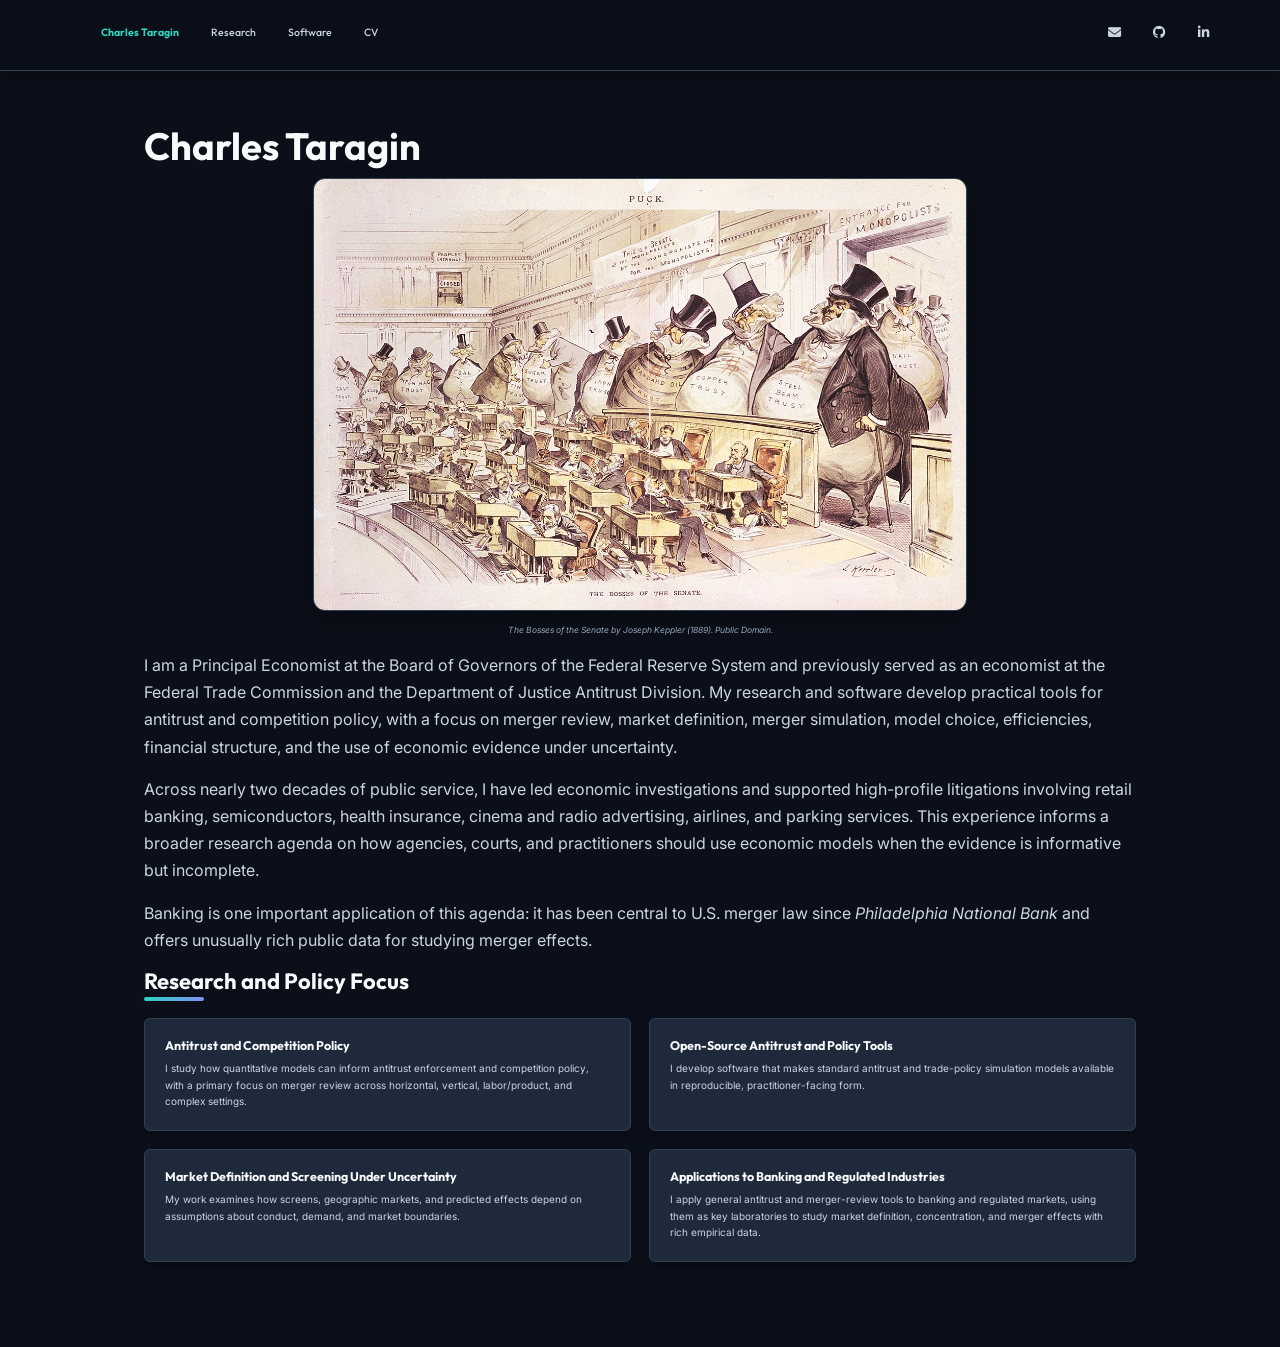
==== index.html @ af38fc93 "Refine bio section copy and paragraph flow on homepage" ====
<!DOCTYPE html>

<html>

<head>

<meta charset="utf-8" />
<meta name="generator" content="pandoc" />
<meta http-equiv="X-UA-Compatible" content="IE=EDGE" />




<title>Charles Taragin</title>

<script src="site_libs/jquery-3.6.0/jquery-3.6.0.min.js"></script>
<meta name="viewport" content="width=device-width, initial-scale=1" />
<link href="site_libs/bootstrap-3.3.5/css/cosmo.min.css" rel="stylesheet" />
<script src="site_libs/bootstrap-3.3.5/js/bootstrap.min.js"></script>
<script src="site_libs/bootstrap-3.3.5/shim/html5shiv.min.js"></script>
<script src="site_libs/bootstrap-3.3.5/shim/respond.min.js"></script>
<style>h1 {font-size: 34px;}
       h1.title {font-size: 38px;}
       h2 {font-size: 30px;}
       h3 {font-size: 24px;}
       h4 {font-size: 18px;}
       h5 {font-size: 16px;}
       h6 {font-size: 12px;}
       code {color: inherit; background-color: rgba(0, 0, 0, 0.04);}
       pre:not([class]) { background-color: white }</style>
<script src="site_libs/navigation-1.1/tabsets.js"></script>
<link href="site_libs/highlightjs-9.12.0/default.css" rel="stylesheet" />
<script src="site_libs/highlightjs-9.12.0/highlight.js"></script>
<link href="site_libs/font-awesome-6.5.2/css/all.min.css" rel="stylesheet" />
<link href="site_libs/font-awesome-6.5.2/css/v4-shims.min.css" rel="stylesheet" />
<meta name="description" content="Charles Taragin is an antitrust and competition-policy economist specializing in merger review under uncertainty.">

<style type="text/css">
  code{white-space: pre-wrap;}
  span.smallcaps{font-variant: small-caps;}
  span.underline{text-decoration: underline;}
  div.column{display: inline-block; vertical-align: top; width: 50%;}
  div.hanging-indent{margin-left: 1.5em; text-indent: -1.5em;}
  ul.task-list{list-style: none;}
    </style>

<style type="text/css">code{white-space: pre;}</style>
<script type="text/javascript">
if (window.hljs) {
  hljs.configure({languages: []});
  hljs.initHighlightingOnLoad();
  if (document.readyState && document.readyState === "complete") {
    window.setTimeout(function() { hljs.initHighlighting(); }, 0);
  }
}
</script>






<link rel="stylesheet" href="styles.css" type="text/css" />



<style type = "text/css">
.main-container {
  max-width: 940px;
  margin-left: auto;
  margin-right: auto;
}
img {
  max-width:100%;
}
.tabbed-pane {
  padding-top: 12px;
}
.html-widget {
  margin-bottom: 20px;
}
button.code-folding-btn:focus {
  outline: none;
}
summary {
  display: list-item;
}
details > summary > p:only-child {
  display: inline;
}
pre code {
  padding: 0;
}
</style>


<style type="text/css">
.dropdown-submenu {
  position: relative;
}
.dropdown-submenu>.dropdown-menu {
  top: 0;
  left: 100%;
  margin-top: -6px;
  margin-left: -1px;
  border-radius: 0 6px 6px 6px;
}
.dropdown-submenu:hover>.dropdown-menu {
  display: block;
}
.dropdown-submenu>a:after {
  display: block;
  content: " ";
  float: right;
  width: 0;
  height: 0;
  border-color: transparent;
  border-style: solid;
  border-width: 5px 0 5px 5px;
  border-left-color: #cccccc;
  margin-top: 5px;
  margin-right: -10px;
}
.dropdown-submenu:hover>a:after {
  border-left-color: #adb5bd;
}
.dropdown-submenu.pull-left {
  float: none;
}
.dropdown-submenu.pull-left>.dropdown-menu {
  left: -100%;
  margin-left: 10px;
  border-radius: 6px 0 6px 6px;
}
</style>

<script type="text/javascript">
// manage active state of menu based on current page
$(document).ready(function () {
  // active menu anchor
  href = window.location.pathname
  href = href.substr(href.lastIndexOf('/') + 1)
  if (href === "")
    href = "index.html";
  var menuAnchor = $('a[href="' + href + '"]');

  // mark the anchor link active (and if it's in a dropdown, also mark that active)
  var dropdown = menuAnchor.closest('li.dropdown');
  if (window.bootstrap) { // Bootstrap 4+
    menuAnchor.addClass('active');
    dropdown.find('> .dropdown-toggle').addClass('active');
  } else { // Bootstrap 3
    menuAnchor.parent().addClass('active');
    dropdown.addClass('active');
  }

  // Navbar adjustments
  var navHeight = $(".navbar").first().height() + 15;
  var style = document.createElement('style');
  var pt = "padding-top: " + navHeight + "px; ";
  var mt = "margin-top: -" + navHeight + "px; ";
  var css = "";
  // offset scroll position for anchor links (for fixed navbar)
  for (var i = 1; i <= 6; i++) {
    css += ".section h" + i + "{ " + pt + mt + "}\n";
  }
  style.innerHTML = "body {" + pt + "padding-bottom: 40px; }\n" + css;
  document.head.appendChild(style);
});
</script>

<!-- tabsets -->

<style type="text/css">
.tabset-dropdown > .nav-tabs {
  display: inline-table;
  max-height: 500px;
  min-height: 44px;
  overflow-y: auto;
  border: 1px solid #ddd;
  border-radius: 4px;
}

.tabset-dropdown > .nav-tabs > li.active:before, .tabset-dropdown > .nav-tabs.nav-tabs-open:before {
  content: "\e259";
  font-family: 'Glyphicons Halflings';
  display: inline-block;
  padding: 10px;
  border-right: 1px solid #ddd;
}

.tabset-dropdown > .nav-tabs.nav-tabs-open > li.active:before {
  content: "\e258";
  font-family: 'Glyphicons Halflings';
  border: none;
}

.tabset-dropdown > .nav-tabs > li.active {
  display: block;
}

.tabset-dropdown > .nav-tabs > li > a,
.tabset-dropdown > .nav-tabs > li > a:focus,
.tabset-dropdown > .nav-tabs > li > a:hover {
  border: none;
  display: inline-block;
  border-radius: 4px;
  background-color: transparent;
}

.tabset-dropdown > .nav-tabs.nav-tabs-open > li {
  display: block;
  float: none;
}

.tabset-dropdown > .nav-tabs > li {
  display: none;
}
</style>

<!-- code folding -->




</head>

<body>


<div class="container-fluid main-container">




<div class="navbar navbar-inverse  navbar-fixed-top" role="navigation">
  <div class="container">
    <div class="navbar-header">
      <button type="button" class="navbar-toggle collapsed" data-toggle="collapse" data-bs-toggle="collapse" data-target="#navbar" data-bs-target="#navbar">
        <span class="icon-bar"></span>
        <span class="icon-bar"></span>
        <span class="icon-bar"></span>
      </button>
      <a class="navbar-brand" href="index.html"></a>
    </div>
    <div id="navbar" class="navbar-collapse collapse">
      <ul class="nav navbar-nav">
        <li>
  <a href="index.html">Charles Taragin</a>
</li>
<li>
  <a href="research.html">Research</a>
</li>
<li>
  <a href="software.html">Software</a>
</li>
<li>
  <a href="./CharlesTaraginCV/CharlesTaraginCV.pdf">CV</a>
</li>
      </ul>
      <ul class="nav navbar-nav navbar-right">
        <li>
  <a href="mailto:ctaragin@gmail.com">
    <span class="fa fa-envelope fa-lg"></span>
     
  </a>
</li>
<li>
  <a href="https://github.com/luciu5">
    <span class="fa fa-github fa-lg"></span>
     
  </a>
</li>
<li>
  <a href="https://www.linkedin.com/in/charles-taragin-b950a668">
    <span class="fa fa-linkedin fa-lg"></span>
     
  </a>
</li>
      </ul>
    </div><!--/.nav-collapse -->
  </div><!--/.container -->
</div><!--/.navbar -->

<div id="header">



<h1 class="title toc-ignore">Charles Taragin</h1>

</div>


<figure id="historical-cartoon-container">
<img src="the_bosses_of_the_senate.jpg" id="historical-cartoon" alt="The Bosses of the Senate">
<figcaption class="cartoon-caption">
<em>The Bosses of the Senate</em> by Joseph Keppler (1889). Public Domain.
</figcaption>
</figure>
<p>I am a Principal Economist at the Board of Governors of the Federal Reserve System and previously served as an economist at the Federal Trade Commission and the Department of Justice Antitrust Division. My research and software develop practical tools for antitrust and competition policy, with a focus on merger review, market definition, merger simulation, model choice, efficiencies, financial structure, and the use of economic evidence under uncertainty.</p>
<p>Across nearly two decades of public service, I have led economic investigations and supported high-profile litigations involving retail banking, semiconductors, health insurance, cinema and radio advertising, airlines, and parking services. This experience informs a broader research agenda on how agencies, courts, and practitioners should use economic models when the evidence is informative but incomplete.</p>
<p>Banking is one important application of this agenda: it has been central to U.S. merger law since <em>Philadelphia National Bank</em> and offers unusually rich public data for studying merger effects.</p>

<div id="research-and-policy-focus" class="section level2">
<h2>Research and Policy Focus</h2>
<div class="impact-grid">
<div class="impact-card">
<h3>Antitrust and Competition Policy</h3>
<p>I study how quantitative models can inform antitrust enforcement and competition policy, with a primary focus on merger review across horizontal, vertical, labor/product, and complex settings.</p>
</div>
<div class="impact-card">
<h3>Open-Source Antitrust and Policy Tools</h3>
<p>I develop software that makes standard antitrust and trade-policy simulation models available in reproducible, practitioner-facing form.</p>
</div>
<div class="impact-card">
<h3>Market Definition and Screening Under Uncertainty</h3>
<p>My work examines how screens, geographic markets, and predicted effects depend on assumptions about conduct, demand, and market boundaries.</p>
</div>
<div class="impact-card">
<h3>Applications to Banking and Regulated Industries</h3>
<p>I apply general antitrust and merger-review tools to banking and regulated markets, using them as key laboratories to study market definition, concentration, and merger effects with rich empirical data.</p>
</div>
</div>
</div>

<script src="script.js"></script>



</div>

<script>

// add bootstrap table styles to pandoc tables
function bootstrapStylePandocTables() {
  $('tr.odd').parent('tbody').parent('table').addClass('table table-condensed');
}
$(document).ready(function () {
  bootstrapStylePandocTables();
});


</script>

<!-- tabsets -->

<script>
$(document).ready(function () {
  window.buildTabsets("TOC");
});

$(document).ready(function () {
  $('.tabset-dropdown > .nav-tabs > li').click(function () {
    $(this).parent().toggleClass('nav-tabs-open');
  });
});
</script>

<!-- code folding -->


<!-- dynamically load mathjax for compatibility with self-contained -->
<script>
  (function () {
    var script = document.createElement("script");
    script.type = "text/javascript";
    script.src  = "https://mathjax.rstudio.com/latest/MathJax.js?config=TeX-AMS-MML_HTMLorMML";
    document.getElementsByTagName("head")[0].appendChild(script);
  })();
</script>

</body>
</html>
---- site_libs/bootstrap-3.3.5/css/cosmo.min.css ----
@font-face {
  font-family: 'Source Sans Pro';
  font-style: normal;
  font-weight: 300;
  src: url(fonts/SourceSansProLight.ttf) format('truetype');
}
@font-face {
  font-family: 'Source Sans Pro';
  font-style: normal;
  font-weight: 400;
  src: url(fonts/SourceSansPro.ttf) format('truetype');
}
@font-face {
  font-family: 'Source Sans Pro';
  font-style: normal;
  font-weight: 700;
  src: url(fonts/SourceSansProBold.ttf) format('truetype');
}

/*!
 * bootswatch v3.3.6
 * Homepage: http://bootswatch.com
 * Copyright 2012-2015 Thomas Park
 * Licensed under MIT
 * Based on Bootstrap
*//*!
 * Bootstrap v3.3.6 (http://getbootstrap.com)
 * Copyright 2011-2015 Twitter, Inc.
 * Licensed under MIT (https://github.com/twbs/bootstrap/blob/master/LICENSE)
 *//*! normalize.css v3.0.3 | MIT License | github.com/necolas/normalize.css */html{font-family:sans-serif;-ms-text-size-adjust:100%;-webkit-text-size-adjust:100%}body{margin:0}article,aside,details,figcaption,figure,footer,header,hgroup,main,menu,nav,section,summary{display:block}audio,canvas,progress,video{display:inline-block;vertical-align:baseline}audio:not([controls]){display:none;height:0}[hidden],template{display:none}a{background-color:transparent}a:active,a:hover{outline:0}abbr[title]{border-bottom:1px dotted}b,strong{font-weight:bold}dfn{font-style:italic}h1{font-size:2em;margin:0.67em 0}mark{background:#ff0;color:#000}small{font-size:80%}sub,sup{font-size:75%;line-height:0;position:relative;vertical-align:baseline}sup{top:-0.5em}sub{bottom:-0.25em}img{border:0}svg:not(:root){overflow:hidden}figure{margin:1em 40px}hr{-webkit-box-sizing:content-box;-moz-box-sizing:content-box;box-sizing:content-box;height:0}pre{overflow:auto}code,kbd,pre,samp{font-family:monospace, monospace;font-size:1em}button,input,optgroup,select,textarea{color:inherit;font:inherit;margin:0}button{overflow:visible}button,select{text-transform:none}button,html input[type="button"],input[type="reset"],input[type="submit"]{-webkit-appearance:button;cursor:pointer}button[disabled],html input[disabled]{cursor:default}button::-moz-focus-inner,input::-moz-focus-inner{border:0;padding:0}input{line-height:normal}input[type="checkbox"],input[type="radio"]{-webkit-box-sizing:border-box;-moz-box-sizing:border-box;box-sizing:border-box;padding:0}input[type="number"]::-webkit-inner-spin-button,input[type="number"]::-webkit-outer-spin-button{height:auto}input[type="search"]{-webkit-appearance:textfield;-webkit-box-sizing:content-box;-moz-box-sizing:content-box;box-sizing:content-box}input[type="search"]::-webkit-search-cancel-button,input[type="search"]::-webkit-search-decoration{-webkit-appearance:none}fieldset{border:1px solid #c0c0c0;margin:0 2px;padding:0.35em 0.625em 0.75em}legend{border:0;padding:0}textarea{overflow:auto}optgroup{font-weight:bold}table{border-collapse:collapse;border-spacing:0}td,th{padding:0}/*! Source: https://github.com/h5bp/html5-boilerplate/blob/master/src/css/main.css */@media print{*,*:before,*:after{background:transparent !important;color:#000 !important;-webkit-box-shadow:none !important;box-shadow:none !important;text-shadow:none !important}a,a:visited{text-decoration:underline}a[href]:after{content:" (" attr(href) ")"}abbr[title]:after{content:" (" attr(title) ")"}a[href^="#"]:after,a[href^="javascript:"]:after{content:""}pre,blockquote{border:1px solid #999;page-break-inside:avoid}thead{display:table-header-group}tr,img{page-break-inside:avoid}img{max-width:100% !important}p,h2,h3{orphans:3;widows:3}h2,h3{page-break-after:avoid}.navbar{display:none}.btn>.caret,.dropup>.btn>.caret{border-top-color:#000 !important}.label{border:1px solid #000}.table{border-collapse:collapse !important}.table td,.table th{background-color:#fff !important}.table-bordered th,.table-bordered td{border:1px solid #ddd !important}}@font-face{font-family:'Glyphicons Halflings';src:url('../fonts/glyphicons-halflings-regular.eot');src:url('../fonts/glyphicons-halflings-regular.eot?#iefix') format('embedded-opentype'),url('../fonts/glyphicons-halflings-regular.woff') format('woff'),url('../fonts/glyphicons-halflings-regular.ttf') format('truetype'),url('../fonts/glyphicons-halflings-regular.svg#glyphicons_halflingsregular') format('svg')}.glyphicon{position:relative;top:1px;display:inline-block;font-family:'Glyphicons Halflings';font-style:normal;font-weight:normal;line-height:1;-webkit-font-smoothing:antialiased;-moz-osx-font-smoothing:grayscale}.glyphicon-asterisk:before{content:"\002a"}.glyphicon-plus:before{content:"\002b"}.glyphicon-euro:before,.glyphicon-eur:before{content:"\20ac"}.glyphicon-minus:before{content:"\2212"}.glyphicon-cloud:before{content:"\2601"}.glyphicon-envelope:before{content:"\2709"}.glyphicon-pencil:before{content:"\270f"}.glyphicon-glass:before{content:"\e001"}.glyphicon-music:before{content:"\e002"}.glyphicon-search:before{content:"\e003"}.glyphicon-heart:before{content:"\e005"}.glyphicon-star:before{content:"\e006"}.glyphicon-star-empty:before{content:"\e007"}.glyphicon-user:before{content:"\e008"}.glyphicon-film:before{content:"\e009"}.glyphicon-th-large:before{content:"\e010"}.glyphicon-th:before{content:"\e011"}.glyphicon-th-list:before{content:"\e012"}.glyphicon-ok:before{content:"\e013"}.glyphicon-remove:before{content:"\e014"}.glyphicon-zoom-in:before{content:"\e015"}.glyphicon-zoom-out:before{content:"\e016"}.glyphicon-off:before{content:"\e017"}.glyphicon-signal:before{content:"\e018"}.glyphicon-cog:before{content:"\e019"}.glyphicon-trash:before{content:"\e020"}.glyphicon-home:before{content:"\e021"}.glyphicon-file:before{content:"\e022"}.glyphicon-time:before{content:"\e023"}.glyphicon-road:before{content:"\e024"}.glyphicon-download-alt:before{content:"\e025"}.glyphicon-download:before{content:"\e026"}.glyphicon-upload:before{content:"\e027"}.glyphicon-inbox:before{content:"\e028"}.glyphicon-play-circle:before{content:"\e029"}.glyphicon-repeat:before{content:"\e030"}.glyphicon-refresh:before{content:"\e031"}.glyphicon-list-alt:before{content:"\e032"}.glyphicon-lock:before{content:"\e033"}.glyphicon-flag:before{content:"\e034"}.glyphicon-headphones:before{content:"\e035"}.glyphicon-volume-off:before{content:"\e036"}.glyphicon-volume-down:before{content:"\e037"}.glyphicon-volume-up:before{content:"\e038"}.glyphicon-qrcode:before{content:"\e039"}.glyphicon-barcode:before{content:"\e040"}.glyphicon-tag:before{content:"\e041"}.glyphicon-tags:before{content:"\e042"}.glyphicon-book:before{content:"\e043"}.glyphicon-bookmark:before{content:"\e044"}.glyphicon-print:before{content:"\e045"}.glyphicon-camera:before{content:"\e046"}.glyphicon-font:before{content:"\e047"}.glyphicon-bold:before{content:"\e048"}.glyphicon-italic:before{content:"\e049"}.glyphicon-text-height:before{content:"\e050"}.glyphicon-text-width:before{content:"\e051"}.glyphicon-align-left:before{content:"\e052"}.glyphicon-align-center:before{content:"\e053"}.glyphicon-align-right:before{content:"\e054"}.glyphicon-align-justify:before{content:"\e055"}.glyphicon-list:before{content:"\e056"}.glyphicon-indent-left:before{content:"\e057"}.glyphicon-indent-right:before{content:"\e058"}.glyphicon-facetime-video:before{content:"\e059"}.glyphicon-picture:before{content:"\e060"}.glyphicon-map-marker:before{content:"\e062"}.glyphicon-adjust:before{content:"\e063"}.glyphicon-tint:before{content:"\e064"}.glyphicon-edit:before{content:"\e065"}.glyphicon-share:before{content:"\e066"}.glyphicon-check:before{content:"\e067"}.glyphicon-move:before{content:"\e068"}.glyphicon-step-backward:before{content:"\e069"}.glyphicon-fast-backward:before{content:"\e070"}.glyphicon-backward:before{content:"\e071"}.glyphicon-play:before{content:"\e072"}.glyphicon-pause:before{content:"\e073"}.glyphicon-stop:before{content:"\e074"}.glyphicon-forward:before{content:"\e075"}.glyphicon-fast-forward:before{content:"\e076"}.glyphicon-step-forward:before{content:"\e077"}.glyphicon-eject:before{content:"\e078"}.glyphicon-chevron-left:before{content:"\e079"}.glyphicon-chevron-right:before{content:"\e080"}.glyphicon-plus-sign:before{content:"\e081"}.glyphicon-minus-sign:before{content:"\e082"}.glyphicon-remove-sign:before{content:"\e083"}.glyphicon-ok-sign:before{content:"\e084"}.glyphicon-question-sign:before{content:"\e085"}.glyphicon-info-sign:before{content:"\e086"}.glyphicon-screenshot:before{content:"\e087"}.glyphicon-remove-circle:before{content:"\e088"}.glyphicon-ok-circle:before{content:"\e089"}.glyphicon-ban-circle:before{content:"\e090"}.glyphicon-arrow-left:before{content:"\e091"}.glyphicon-arrow-right:before{content:"\e092"}.glyphicon-arrow-up:before{content:"\e093"}.glyphicon-arrow-down:before{content:"\e094"}.glyphicon-share-alt:before{content:"\e095"}.glyphicon-resize-full:before{content:"\e096"}.glyphicon-resize-small:before{content:"\e097"}.glyphicon-exclamation-sign:before{content:"\e101"}.glyphicon-gift:before{content:"\e102"}.glyphicon-leaf:before{content:"\e103"}.glyphicon-fire:before{content:"\e104"}.glyphicon-eye-open:before{content:"\e105"}.glyphicon-eye-close:before{content:"\e106"}.glyphicon-warning-sign:before{content:"\e107"}.glyphicon-plane:before{content:"\e108"}.glyphicon-calendar:before{content:"\e109"}.glyphicon-random:before{content:"\e110"}.glyphicon-comment:before{content:"\e111"}.glyphicon-magnet:before{content:"\e112"}.glyphicon-chevron-up:before{content:"\e113"}.glyphicon-chevron-down:before{content:"\e114"}.glyphicon-retweet:before{content:"\e115"}.glyphicon-shopping-cart:before{content:"\e116"}.glyphicon-folder-close:before{content:"\e117"}.glyphicon-folder-open:before{content:"\e118"}.glyphicon-resize-vertical:before{content:"\e119"}.glyphicon-resize-horizontal:before{content:"\e120"}.glyphicon-hdd:before{content:"\e121"}.glyphicon-bullhorn:before{content:"\e122"}.glyphicon-bell:before{content:"\e123"}.glyphicon-certificate:before{content:"\e124"}.glyphicon-thumbs-up:before{content:"\e125"}.glyphicon-thumbs-down:before{content:"\e126"}.glyphicon-hand-right:before{content:"\e127"}.glyphicon-hand-left:before{content:"\e128"}.glyphicon-hand-up:before{content:"\e129"}.glyphicon-hand-down:before{content:"\e130"}.glyphicon-circle-arrow-right:before{content:"\e131"}.glyphicon-circle-arrow-left:before{content:"\e132"}.glyphicon-circle-arrow-up:before{content:"\e133"}.glyphicon-circle-arrow-down:before{content:"\e134"}.glyphicon-globe:before{content:"\e135"}.glyphicon-wrench:before{content:"\e136"}.glyphicon-tasks:before{content:"\e137"}.glyphicon-filter:before{content:"\e138"}.glyphicon-briefcase:before{content:"\e139"}.glyphicon-fullscreen:before{content:"\e140"}.glyphicon-dashboard:before{content:"\e141"}.glyphicon-paperclip:before{content:"\e142"}.glyphicon-heart-empty:before{content:"\e143"}.glyphicon-link:before{content:"\e144"}.glyphicon-phone:before{content:"\e145"}.glyphicon-pushpin:before{content:"\e146"}.glyphicon-usd:before{content:"\e148"}.glyphicon-gbp:before{content:"\e149"}.glyphicon-sort:before{content:"\e150"}.glyphicon-sort-by-alphabet:before{content:"\e151"}.glyphicon-sort-by-alphabet-alt:before{content:"\e152"}.glyphicon-sort-by-order:before{content:"\e153"}.glyphicon-sort-by-order-alt:before{content:"\e154"}.glyphicon-sort-by-attributes:before{content:"\e155"}.glyphicon-sort-by-attributes-alt:before{content:"\e156"}.glyphicon-unchecked:before{content:"\e157"}.glyphicon-expand:before{content:"\e158"}.glyphicon-collapse-down:before{content:"\e159"}.glyphicon-collapse-up:before{content:"\e160"}.glyphicon-log-in:before{content:"\e161"}.glyphicon-flash:before{content:"\e162"}.glyphicon-log-out:before{content:"\e163"}.glyphicon-new-window:before{content:"\e164"}.glyphicon-record:before{content:"\e165"}.glyphicon-save:before{content:"\e166"}.glyphicon-open:before{content:"\e167"}.glyphicon-saved:before{content:"\e168"}.glyphicon-import:before{content:"\e169"}.glyphicon-export:before{content:"\e170"}.glyphicon-send:before{content:"\e171"}.glyphicon-floppy-disk:before{content:"\e172"}.glyphicon-floppy-saved:before{content:"\e173"}.glyphicon-floppy-remove:before{content:"\e174"}.glyphicon-floppy-save:before{content:"\e175"}.glyphicon-floppy-open:before{content:"\e176"}.glyphicon-credit-card:before{content:"\e177"}.glyphicon-transfer:before{content:"\e178"}.glyphicon-cutlery:before{content:"\e179"}.glyphicon-header:before{content:"\e180"}.glyphicon-compressed:before{content:"\e181"}.glyphicon-earphone:before{content:"\e182"}.glyphicon-phone-alt:before{content:"\e183"}.glyphicon-tower:before{content:"\e184"}.glyphicon-stats:before{content:"\e185"}.glyphicon-sd-video:before{content:"\e186"}.glyphicon-hd-video:before{content:"\e187"}.glyphicon-subtitles:before{content:"\e188"}.glyphicon-sound-stereo:before{content:"\e189"}.glyphicon-sound-dolby:before{content:"\e190"}.glyphicon-sound-5-1:before{content:"\e191"}.glyphicon-sound-6-1:before{content:"\e192"}.glyphicon-sound-7-1:before{content:"\e193"}.glyphicon-copyright-mark:before{content:"\e194"}.glyphicon-registration-mark:before{content:"\e195"}.glyphicon-cloud-download:before{content:"\e197"}.glyphicon-cloud-upload:before{content:"\e198"}.glyphicon-tree-conifer:before{content:"\e199"}.glyphicon-tree-deciduous:before{content:"\e200"}.glyphicon-cd:before{content:"\e201"}.glyphicon-save-file:before{content:"\e202"}.glyphicon-open-file:before{content:"\e203"}.glyphicon-level-up:before{content:"\e204"}.glyphicon-copy:before{content:"\e205"}.glyphicon-paste:before{content:"\e206"}.glyphicon-alert:before{content:"\e209"}.glyphicon-equalizer:before{content:"\e210"}.glyphicon-king:before{content:"\e211"}.glyphicon-queen:before{content:"\e212"}.glyphicon-pawn:before{content:"\e213"}.glyphicon-bishop:before{content:"\e214"}.glyphicon-knight:before{content:"\e215"}.glyphicon-baby-formula:before{content:"\e216"}.glyphicon-tent:before{content:"\26fa"}.glyphicon-blackboard:before{content:"\e218"}.glyphicon-bed:before{content:"\e219"}.glyphicon-apple:before{content:"\f8ff"}.glyphicon-erase:before{content:"\e221"}.glyphicon-hourglass:before{content:"\231b"}.glyphicon-lamp:before{content:"\e223"}.glyphicon-duplicate:before{content:"\e224"}.glyphicon-piggy-bank:before{content:"\e225"}.glyphicon-scissors:before{content:"\e226"}.glyphicon-bitcoin:before{content:"\e227"}.glyphicon-btc:before{content:"\e227"}.glyphicon-xbt:before{content:"\e227"}.glyphicon-yen:before{content:"\00a5"}.glyphicon-jpy:before{content:"\00a5"}.glyphicon-ruble:before{content:"\20bd"}.glyphicon-rub:before{content:"\20bd"}.glyphicon-scale:before{content:"\e230"}.glyphicon-ice-lolly:before{content:"\e231"}.glyphicon-ice-lolly-tasted:before{content:"\e232"}.glyphicon-education:before{content:"\e233"}.glyphicon-option-horizontal:before{content:"\e234"}.glyphicon-option-vertical:before{content:"\e235"}.glyphicon-menu-hamburger:before{content:"\e236"}.glyphicon-modal-window:before{content:"\e237"}.glyphicon-oil:before{content:"\e238"}.glyphicon-grain:before{content:"\e239"}.glyphicon-sunglasses:before{content:"\e240"}.glyphicon-text-size:before{content:"\e241"}.glyphicon-text-color:before{content:"\e242"}.glyphicon-text-background:before{content:"\e243"}.glyphicon-object-align-top:before{content:"\e244"}.glyphicon-object-align-bottom:before{content:"\e245"}.glyphicon-object-align-horizontal:before{content:"\e246"}.glyphicon-object-align-left:before{content:"\e247"}.glyphicon-object-align-vertical:before{content:"\e248"}.glyphicon-object-align-right:before{content:"\e249"}.glyphicon-triangle-right:before{content:"\e250"}.glyphicon-triangle-left:before{content:"\e251"}.glyphicon-triangle-bottom:before{content:"\e252"}.glyphicon-triangle-top:before{content:"\e253"}.glyphicon-console:before{content:"\e254"}.glyphicon-superscript:before{content:"\e255"}.glyphicon-subscript:before{content:"\e256"}.glyphicon-menu-left:before{content:"\e257"}.glyphicon-menu-right:before{content:"\e258"}.glyphicon-menu-down:before{content:"\e259"}.glyphicon-menu-up:before{content:"\e260"}*{-webkit-box-sizing:border-box;-moz-box-sizing:border-box;box-sizing:border-box}*:before,*:after{-webkit-box-sizing:border-box;-moz-box-sizing:border-box;box-sizing:border-box}html{font-size:10px;-webkit-tap-highlight-color:rgba(0,0,0,0)}body{font-family:"Source Sans Pro",Calibri,Candara,Arial,sans-serif;font-size:15px;line-height:1.42857143;color:#333333;background-color:#ffffff}input,button,select,textarea{font-family:inherit;font-size:inherit;line-height:inherit}a{color:#2780e3;text-decoration:none}a:hover,a:focus{color:#165ba8;text-decoration:underline}a:focus{outline:thin dotted;outline:5px auto -webkit-focus-ring-color;outline-offset:-2px}figure{margin:0}img{vertical-align:middle}.img-responsive,.thumbnail>img,.thumbnail a>img,.carousel-inner>.item>img,.carousel-inner>.item>a>img{display:block;max-width:100%;height:auto}.img-rounded{border-radius:0}.img-thumbnail{padding:4px;line-height:1.42857143;background-color:#ffffff;border:1px solid #dddddd;border-radius:0;-webkit-transition:all .2s ease-in-out;-o-transition:all .2s ease-in-out;transition:all .2s ease-in-out;display:inline-block;max-width:100%;height:auto}.img-circle{border-radius:50%}hr{margin-top:21px;margin-bottom:21px;border:0;border-top:1px solid #e6e6e6}.sr-only{position:absolute;width:1px;height:1px;margin:-1px;padding:0;overflow:hidden;clip:rect(0, 0, 0, 0);border:0}.sr-only-focusable:active,.sr-only-focusable:focus{position:static;width:auto;height:auto;margin:0;overflow:visible;clip:auto}[role="button"]{cursor:pointer}h1,h2,h3,h4,h5,h6,.h1,.h2,.h3,.h4,.h5,.h6{font-family:"Source Sans Pro",Calibri,Candara,Arial,sans-serif;font-weight:300;line-height:1.1;color:inherit}h1 small,h2 small,h3 small,h4 small,h5 small,h6 small,.h1 small,.h2 small,.h3 small,.h4 small,.h5 small,.h6 small,h1 .small,h2 .small,h3 .small,h4 .small,h5 .small,h6 .small,.h1 .small,.h2 .small,.h3 .small,.h4 .small,.h5 .small,.h6 .small{font-weight:normal;line-height:1;color:#999999}h1,.h1,h2,.h2,h3,.h3{margin-top:21px;margin-bottom:10.5px}h1 small,.h1 small,h2 small,.h2 small,h3 small,.h3 small,h1 .small,.h1 .small,h2 .small,.h2 .small,h3 .small,.h3 .small{font-size:65%}h4,.h4,h5,.h5,h6,.h6{margin-top:10.5px;margin-bottom:10.5px}h4 small,.h4 small,h5 small,.h5 small,h6 small,.h6 small,h4 .small,.h4 .small,h5 .small,.h5 .small,h6 .small,.h6 .small{font-size:75%}h1,.h1{font-size:39px}h2,.h2{font-size:32px}h3,.h3{font-size:26px}h4,.h4{font-size:19px}h5,.h5{font-size:15px}h6,.h6{font-size:13px}p{margin:0 0 10.5px}.lead{margin-bottom:21px;font-size:17px;font-weight:300;line-height:1.4}@media (min-width:768px){.lead{font-size:22.5px}}small,.small{font-size:86%}mark,.mark{background-color:#ff7518;padding:.2em}.text-left{text-align:left}.text-right{text-align:right}.text-center{text-align:center}.text-justify{text-align:justify}.text-nowrap{white-space:nowrap}.text-lowercase{text-transform:lowercase}.text-uppercase{text-transform:uppercase}.text-capitalize{text-transform:capitalize}.text-muted{color:#999999}.text-primary{color:#2780e3}a.text-primary:hover,a.text-primary:focus{color:#1967be}.text-success{color:#ffffff}a.text-success:hover,a.text-success:focus{color:#e6e6e6}.text-info{color:#ffffff}a.text-info:hover,a.text-info:focus{color:#e6e6e6}.text-warning{color:#ffffff}a.text-warning:hover,a.text-warning:focus{color:#e6e6e6}.text-danger{color:#ffffff}a.text-danger:hover,a.text-danger:focus{color:#e6e6e6}.bg-primary{color:#fff;background-color:#2780e3}a.bg-primary:hover,a.bg-primary:focus{background-color:#1967be}.bg-success{background-color:#3fb618}a.bg-success:hover,a.bg-success:focus{background-color:#2f8912}.bg-info{background-color:#9954bb}a.bg-info:hover,a.bg-info:focus{background-color:#7e3f9d}.bg-warning{background-color:#ff7518}a.bg-warning:hover,a.bg-warning:focus{background-color:#e45c00}.bg-danger{background-color:#ff0039}a.bg-danger:hover,a.bg-danger:focus{background-color:#cc002e}.page-header{padding-bottom:9.5px;margin:42px 0 21px;border-bottom:1px solid #e6e6e6}ul,ol{margin-top:0;margin-bottom:10.5px}ul ul,ol ul,ul ol,ol ol{margin-bottom:0}.list-unstyled{padding-left:0;list-style:none}.list-inline{padding-left:0;list-style:none;margin-left:-5px}.list-inline>li{display:inline-block;padding-left:5px;padding-right:5px}dl{margin-top:0;margin-bottom:21px}dt,dd{line-height:1.42857143}dt{font-weight:bold}dd{margin-left:0}@media (min-width:768px){.dl-horizontal dt{float:left;width:160px;clear:left;text-align:right;overflow:hidden;text-overflow:ellipsis;white-space:nowrap}.dl-horizontal dd{margin-left:180px}}abbr[title],abbr[data-original-title]{cursor:help;border-bottom:1px dotted #999999}.initialism{font-size:90%;text-transform:uppercase}blockquote{padding:10.5px 21px;margin:0 0 21px;font-size:18.75px;border-left:5px solid #e6e6e6}blockquote p:last-child,blockquote ul:last-child,blockquote ol:last-child{margin-bottom:0}blockquote footer,blockquote small,blockquote .small{display:block;font-size:80%;line-height:1.42857143;color:#999999}blockquote footer:before,blockquote small:before,blockquote .small:before{content:'\2014 \00A0'}.blockquote-reverse,blockquote.pull-right{padding-right:15px;padding-left:0;border-right:5px solid #e6e6e6;border-left:0;text-align:right}.blockquote-reverse footer:before,blockquote.pull-right footer:before,.blockquote-reverse small:before,blockquote.pull-right small:before,.blockquote-reverse .small:before,blockquote.pull-right .small:before{content:''}.blockquote-reverse footer:after,blockquote.pull-right footer:after,.blockquote-reverse small:after,blockquote.pull-right small:after,.blockquote-reverse .small:after,blockquote.pull-right .small:after{content:'\00A0 \2014'}address{margin-bottom:21px;font-style:normal;line-height:1.42857143}code,kbd,pre,samp{font-family:monospace}code{padding:2px 4px;font-size:90%;color:#c7254e;background-color:#f9f2f4;border-radius:0}kbd{padding:2px 4px;font-size:90%;color:#ffffff;background-color:#333333;border-radius:0;-webkit-box-shadow:inset 0 -1px 0 rgba(0,0,0,0.25);box-shadow:inset 0 -1px 0 rgba(0,0,0,0.25)}kbd kbd{padding:0;font-size:100%;font-weight:bold;-webkit-box-shadow:none;box-shadow:none}pre{display:block;padding:10px;margin:0 0 10.5px;font-size:14px;line-height:1.42857143;word-break:break-all;word-wrap:break-word;color:#333333;background-color:#f5f5f5;border:1px solid #cccccc;border-radius:0}pre code{padding:0;font-size:inherit;color:inherit;white-space:pre-wrap;background-color:transparent;border-radius:0}.pre-scrollable{max-height:340px;overflow-y:scroll}.container{margin-right:auto;margin-left:auto;padding-left:15px;padding-right:15px}@media (min-width:768px){.container{width:750px}}@media (min-width:992px){.container{width:970px}}@media (min-width:1200px){.container{width:1170px}}.container-fluid{margin-right:auto;margin-left:auto;padding-left:15px;padding-right:15px}.row{margin-left:-15px;margin-right:-15px}.col-xs-1,.col-sm-1,.col-md-1,.col-lg-1,.col-xs-2,.col-sm-2,.col-md-2,.col-lg-2,.col-xs-3,.col-sm-3,.col-md-3,.col-lg-3,.col-xs-4,.col-sm-4,.col-md-4,.col-lg-4,.col-xs-5,.col-sm-5,.col-md-5,.col-lg-5,.col-xs-6,.col-sm-6,.col-md-6,.col-lg-6,.col-xs-7,.col-sm-7,.col-md-7,.col-lg-7,.col-xs-8,.col-sm-8,.col-md-8,.col-lg-8,.col-xs-9,.col-sm-9,.col-md-9,.col-lg-9,.col-xs-10,.col-sm-10,.col-md-10,.col-lg-10,.col-xs-11,.col-sm-11,.col-md-11,.col-lg-11,.col-xs-12,.col-sm-12,.col-md-12,.col-lg-12{position:relative;min-height:1px;padding-left:15px;padding-right:15px}.col-xs-1,.col-xs-2,.col-xs-3,.col-xs-4,.col-xs-5,.col-xs-6,.col-xs-7,.col-xs-8,.col-xs-9,.col-xs-10,.col-xs-11,.col-xs-12{float:left}.col-xs-12{width:100%}.col-xs-11{width:91.66666667%}.col-xs-10{width:83.33333333%}.col-xs-9{width:75%}.col-xs-8{width:66.66666667%}.col-xs-7{width:58.33333333%}.col-xs-6{width:50%}.col-xs-5{width:41.66666667%}.col-xs-4{width:33.33333333%}.col-xs-3{width:25%}.col-xs-2{width:16.66666667%}.col-xs-1{width:8.33333333%}.col-xs-pull-12{right:100%}.col-xs-pull-11{right:91.66666667%}.col-xs-pull-10{right:83.33333333%}.col-xs-pull-9{right:75%}.col-xs-pull-8{right:66.66666667%}.col-xs-pull-7{right:58.33333333%}.col-xs-pull-6{right:50%}.col-xs-pull-5{right:41.66666667%}.col-xs-pull-4{right:33.33333333%}.col-xs-pull-3{right:25%}.col-xs-pull-2{right:16.66666667%}.col-xs-pull-1{right:8.33333333%}.col-xs-pull-0{right:auto}.col-xs-push-12{left:100%}.col-xs-push-11{left:91.66666667%}.col-xs-push-10{left:83.33333333%}.col-xs-push-9{left:75%}.col-xs-push-8{left:66.66666667%}.col-xs-push-7{left:58.33333333%}.col-xs-push-6{left:50%}.col-xs-push-5{left:41.66666667%}.col-xs-push-4{left:33.33333333%}.col-xs-push-3{left:25%}.col-xs-push-2{left:16.66666667%}.col-xs-push-1{left:8.33333333%}.col-xs-push-0{left:auto}.col-xs-offset-12{margin-left:100%}.col-xs-offset-11{margin-left:91.66666667%}.col-xs-offset-10{margin-left:83.33333333%}.col-xs-offset-9{margin-left:75%}.col-xs-offset-8{margin-left:66.66666667%}.col-xs-offset-7{margin-left:58.33333333%}.col-xs-offset-6{margin-left:50%}.col-xs-offset-5{margin-left:41.66666667%}.col-xs-offset-4{margin-left:33.33333333%}.col-xs-offset-3{margin-left:25%}.col-xs-offset-2{margin-left:16.66666667%}.col-xs-offset-1{margin-left:8.33333333%}.col-xs-offset-0{margin-left:0%}@media (min-width:768px){.col-sm-1,.col-sm-2,.col-sm-3,.col-sm-4,.col-sm-5,.col-sm-6,.col-sm-7,.col-sm-8,.col-sm-9,.col-sm-10,.col-sm-11,.col-sm-12{float:left}.col-sm-12{width:100%}.col-sm-11{width:91.66666667%}.col-sm-10{width:83.33333333%}.col-sm-9{width:75%}.col-sm-8{width:66.66666667%}.col-sm-7{width:58.33333333%}.col-sm-6{width:50%}.col-sm-5{width:41.66666667%}.col-sm-4{width:33.33333333%}.col-sm-3{width:25%}.col-sm-2{width:16.66666667%}.col-sm-1{width:8.33333333%}.col-sm-pull-12{right:100%}.col-sm-pull-11{right:91.66666667%}.col-sm-pull-10{right:83.33333333%}.col-sm-pull-9{right:75%}.col-sm-pull-8{right:66.66666667%}.col-sm-pull-7{right:58.33333333%}.col-sm-pull-6{right:50%}.col-sm-pull-5{right:41.66666667%}.col-sm-pull-4{right:33.33333333%}.col-sm-pull-3{right:25%}.col-sm-pull-2{right:16.66666667%}.col-sm-pull-1{right:8.33333333%}.col-sm-pull-0{right:auto}.col-sm-push-12{left:100%}.col-sm-push-11{left:91.66666667%}.col-sm-push-10{left:83.33333333%}.col-sm-push-9{left:75%}.col-sm-push-8{left:66.66666667%}.col-sm-push-7{left:58.33333333%}.col-sm-push-6{left:50%}.col-sm-push-5{left:41.66666667%}.col-sm-push-4{left:33.33333333%}.col-sm-push-3{left:25%}.col-sm-push-2{left:16.66666667%}.col-sm-push-1{left:8.33333333%}.col-sm-push-0{left:auto}.col-sm-offset-12{margin-left:100%}.col-sm-offset-11{margin-left:91.66666667%}.col-sm-offset-10{margin-left:83.33333333%}.col-sm-offset-9{margin-left:75%}.col-sm-offset-8{margin-left:66.66666667%}.col-sm-offset-7{margin-left:58.33333333%}.col-sm-offset-6{margin-left:50%}.col-sm-offset-5{margin-left:41.66666667%}.col-sm-offset-4{margin-left:33.33333333%}.col-sm-offset-3{margin-left:25%}.col-sm-offset-2{margin-left:16.66666667%}.col-sm-offset-1{margin-left:8.33333333%}.col-sm-offset-0{margin-left:0%}}@media (min-width:992px){.col-md-1,.col-md-2,.col-md-3,.col-md-4,.col-md-5,.col-md-6,.col-md-7,.col-md-8,.col-md-9,.col-md-10,.col-md-11,.col-md-12{float:left}.col-md-12{width:100%}.col-md-11{width:91.66666667%}.col-md-10{width:83.33333333%}.col-md-9{width:75%}.col-md-8{width:66.66666667%}.col-md-7{width:58.33333333%}.col-md-6{width:50%}.col-md-5{width:41.66666667%}.col-md-4{width:33.33333333%}.col-md-3{width:25%}.col-md-2{width:16.66666667%}.col-md-1{width:8.33333333%}.col-md-pull-12{right:100%}.col-md-pull-11{right:91.66666667%}.col-md-pull-10{right:83.33333333%}.col-md-pull-9{right:75%}.col-md-pull-8{right:66.66666667%}.col-md-pull-7{right:58.33333333%}.col-md-pull-6{right:50%}.col-md-pull-5{right:41.66666667%}.col-md-pull-4{right:33.33333333%}.col-md-pull-3{right:25%}.col-md-pull-2{right:16.66666667%}.col-md-pull-1{right:8.33333333%}.col-md-pull-0{right:auto}.col-md-push-12{left:100%}.col-md-push-11{left:91.66666667%}.col-md-push-10{left:83.33333333%}.col-md-push-9{left:75%}.col-md-push-8{left:66.66666667%}.col-md-push-7{left:58.33333333%}.col-md-push-6{left:50%}.col-md-push-5{left:41.66666667%}.col-md-push-4{left:33.33333333%}.col-md-push-3{left:25%}.col-md-push-2{left:16.66666667%}.col-md-push-1{left:8.33333333%}.col-md-push-0{left:auto}.col-md-offset-12{margin-left:100%}.col-md-offset-11{margin-left:91.66666667%}.col-md-offset-10{margin-left:83.33333333%}.col-md-offset-9{margin-left:75%}.col-md-offset-8{margin-left:66.66666667%}.col-md-offset-7{margin-left:58.33333333%}.col-md-offset-6{margin-left:50%}.col-md-offset-5{margin-left:41.66666667%}.col-md-offset-4{margin-left:33.33333333%}.col-md-offset-3{margin-left:25%}.col-md-offset-2{margin-left:16.66666667%}.col-md-offset-1{margin-left:8.33333333%}.col-md-offset-0{margin-left:0%}}@media (min-width:1200px){.col-lg-1,.col-lg-2,.col-lg-3,.col-lg-4,.col-lg-5,.col-lg-6,.col-lg-7,.col-lg-8,.col-lg-9,.col-lg-10,.col-lg-11,.col-lg-12{float:left}.col-lg-12{width:100%}.col-lg-11{width:91.66666667%}.col-lg-10{width:83.33333333%}.col-lg-9{width:75%}.col-lg-8{width:66.66666667%}.col-lg-7{width:58.33333333%}.col-lg-6{width:50%}.col-lg-5{width:41.66666667%}.col-lg-4{width:33.33333333%}.col-lg-3{width:25%}.col-lg-2{width:16.66666667%}.col-lg-1{width:8.33333333%}.col-lg-pull-12{right:100%}.col-lg-pull-11{right:91.66666667%}.col-lg-pull-10{right:83.33333333%}.col-lg-pull-9{right:75%}.col-lg-pull-8{right:66.66666667%}.col-lg-pull-7{right:58.33333333%}.col-lg-pull-6{right:50%}.col-lg-pull-5{right:41.66666667%}.col-lg-pull-4{right:33.33333333%}.col-lg-pull-3{right:25%}.col-lg-pull-2{right:16.66666667%}.col-lg-pull-1{right:8.33333333%}.col-lg-pull-0{right:auto}.col-lg-push-12{left:100%}.col-lg-push-11{left:91.66666667%}.col-lg-push-10{left:83.33333333%}.col-lg-push-9{left:75%}.col-lg-push-8{left:66.66666667%}.col-lg-push-7{left:58.33333333%}.col-lg-push-6{left:50%}.col-lg-push-5{left:41.66666667%}.col-lg-push-4{left:33.33333333%}.col-lg-push-3{left:25%}.col-lg-push-2{left:16.66666667%}.col-lg-push-1{left:8.33333333%}.col-lg-push-0{left:auto}.col-lg-offset-12{margin-left:100%}.col-lg-offset-11{margin-left:91.66666667%}.col-lg-offset-10{margin-left:83.33333333%}.col-lg-offset-9{margin-left:75%}.col-lg-offset-8{margin-left:66.66666667%}.col-lg-offset-7{margin-left:58.33333333%}.col-lg-offset-6{margin-left:50%}.col-lg-offset-5{margin-left:41.66666667%}.col-lg-offset-4{margin-left:33.33333333%}.col-lg-offset-3{margin-left:25%}.col-lg-offset-2{margin-left:16.66666667%}.col-lg-offset-1{margin-left:8.33333333%}.col-lg-offset-0{margin-left:0%}}table{background-color:transparent}caption{padding-top:8px;padding-bottom:8px;color:#999999;text-align:left}th{}.table{width:100%;max-width:100%;margin-bottom:21px}.table>thead>tr>th,.table>tbody>tr>th,.table>tfoot>tr>th,.table>thead>tr>td,.table>tbody>tr>td,.table>tfoot>tr>td{padding:8px;line-height:1.42857143;vertical-align:top;border-top:1px solid #dddddd}.table>thead>tr>th{vertical-align:bottom;border-bottom:2px solid #dddddd}.table>caption+thead>tr:first-child>th,.table>colgroup+thead>tr:first-child>th,.table>thead:first-child>tr:first-child>th,.table>caption+thead>tr:first-child>td,.table>colgroup+thead>tr:first-child>td,.table>thead:first-child>tr:first-child>td{border-top:0}.table>tbody+tbody{border-top:2px solid #dddddd}.table .table{background-color:#ffffff}.table-condensed>thead>tr>th,.table-condensed>tbody>tr>th,.table-condensed>tfoot>tr>th,.table-condensed>thead>tr>td,.table-condensed>tbody>tr>td,.table-condensed>tfoot>tr>td{padding:5px}.table-bordered{border:1px solid #dddddd}.table-bordered>thead>tr>th,.table-bordered>tbody>tr>th,.table-bordered>tfoot>tr>th,.table-bordered>thead>tr>td,.table-bordered>tbody>tr>td,.table-bordered>tfoot>tr>td{border:1px solid #dddddd}.table-bordered>thead>tr>th,.table-bordered>thead>tr>td{border-bottom-width:2px}.table-striped>tbody>tr:nth-of-type(odd){background-color:#f9f9f9}.table-hover>tbody>tr:hover{background-color:#f5f5f5}table col[class*="col-"]{position:static;float:none;display:table-column}table td[class*="col-"],table th[class*="col-"]{position:static;float:none;display:table-cell}.table>thead>tr>td.active,.table>tbody>tr>td.active,.table>tfoot>tr>td.active,.table>thead>tr>th.active,.table>tbody>tr>th.active,.table>tfoot>tr>th.active,.table>thead>tr.active>td,.table>tbody>tr.active>td,.table>tfoot>tr.active>td,.table>thead>tr.active>th,.table>tbody>tr.active>th,.table>tfoot>tr.active>th{background-color:#f5f5f5}.table-hover>tbody>tr>td.active:hover,.table-hover>tbody>tr>th.active:hover,.table-hover>tbody>tr.active:hover>td,.table-hover>tbody>tr:hover>.active,.table-hover>tbody>tr.active:hover>th{background-color:#e8e8e8}.table>thead>tr>td.success,.table>tbody>tr>td.success,.table>tfoot>tr>td.success,.table>thead>tr>th.success,.table>tbody>tr>th.success,.table>tfoot>tr>th.success,.table>thead>tr.success>td,.table>tbody>tr.success>td,.table>tfoot>tr.success>td,.table>thead>tr.success>th,.table>tbody>tr.success>th,.table>tfoot>tr.success>th{background-color:#3fb618}.table-hover>tbody>tr>td.success:hover,.table-hover>tbody>tr>th.success:hover,.table-hover>tbody>tr.success:hover>td,.table-hover>tbody>tr:hover>.success,.table-hover>tbody>tr.success:hover>th{background-color:#379f15}.table>thead>tr>td.info,.table>tbody>tr>td.info,.table>tfoot>tr>td.info,.table>thead>tr>th.info,.table>tbody>tr>th.info,.table>tfoot>tr>th.info,.table>thead>tr.info>td,.table>tbody>tr.info>td,.table>tfoot>tr.info>td,.table>thead>tr.info>th,.table>tbody>tr.info>th,.table>tfoot>tr.info>th{background-color:#9954bb}.table-hover>tbody>tr>td.info:hover,.table-hover>tbody>tr>th.info:hover,.table-hover>tbody>tr.info:hover>td,.table-hover>tbody>tr:hover>.info,.table-hover>tbody>tr.info:hover>th{background-color:#8d46b0}.table>thead>tr>td.warning,.table>tbody>tr>td.warning,.table>tfoot>tr>td.warning,.table>thead>tr>th.warning,.table>tbody>tr>th.warning,.table>tfoot>tr>th.warning,.table>thead>tr.warning>td,.table>tbody>tr.warning>td,.table>tfoot>tr.warning>td,.table>thead>tr.warning>th,.table>tbody>tr.warning>th,.table>tfoot>tr.warning>th{background-color:#ff7518}.table-hover>tbody>tr>td.warning:hover,.table-hover>tbody>tr>th.warning:hover,.table-hover>tbody>tr.warning:hover>td,.table-hover>tbody>tr:hover>.warning,.table-hover>tbody>tr.warning:hover>th{background-color:#fe6600}.table>thead>tr>td.danger,.table>tbody>tr>td.danger,.table>tfoot>tr>td.danger,.table>thead>tr>th.danger,.table>tbody>tr>th.danger,.table>tfoot>tr>th.danger,.table>thead>tr.danger>td,.table>tbody>tr.danger>td,.table>tfoot>tr.danger>td,.table>thead>tr.danger>th,.table>tbody>tr.danger>th,.table>tfoot>tr.danger>th{background-color:#ff0039}.table-hover>tbody>tr>td.danger:hover,.table-hover>tbody>tr>th.danger:hover,.table-hover>tbody>tr.danger:hover>td,.table-hover>tbody>tr:hover>.danger,.table-hover>tbody>tr.danger:hover>th{background-color:#e60033}.table-responsive{overflow-x:auto;min-height:0.01%}@media screen and (max-width:767px){.table-responsive{width:100%;margin-bottom:15.75px;overflow-y:hidden;-ms-overflow-style:-ms-autohiding-scrollbar;border:1px solid #dddddd}.table-responsive>.table{margin-bottom:0}.table-responsive>.table>thead>tr>th,.table-responsive>.table>tbody>tr>th,.table-responsive>.table>tfoot>tr>th,.table-responsive>.table>thead>tr>td,.table-responsive>.table>tbody>tr>td,.table-responsive>.table>tfoot>tr>td{white-space:nowrap}.table-responsive>.table-bordered{border:0}.table-responsive>.table-bordered>thead>tr>th:first-child,.table-responsive>.table-bordered>tbody>tr>th:first-child,.table-responsive>.table-bordered>tfoot>tr>th:first-child,.table-responsive>.table-bordered>thead>tr>td:first-child,.table-responsive>.table-bordered>tbody>tr>td:first-child,.table-responsive>.table-bordered>tfoot>tr>td:first-child{border-left:0}.table-responsive>.table-bordered>thead>tr>th:last-child,.table-responsive>.table-bordered>tbody>tr>th:last-child,.table-responsive>.table-bordered>tfoot>tr>th:last-child,.table-responsive>.table-bordered>thead>tr>td:last-child,.table-responsive>.table-bordered>tbody>tr>td:last-child,.table-responsive>.table-bordered>tfoot>tr>td:last-child{border-right:0}.table-responsive>.table-bordered>tbody>tr:last-child>th,.table-responsive>.table-bordered>tfoot>tr:last-child>th,.table-responsive>.table-bordered>tbody>tr:last-child>td,.table-responsive>.table-bordered>tfoot>tr:last-child>td{border-bottom:0}}fieldset{padding:0;margin:0;border:0;min-width:0}legend{display:block;width:100%;padding:0;margin-bottom:21px;font-size:22.5px;line-height:inherit;color:#333333;border:0;border-bottom:1px solid #e5e5e5}label{display:inline-block;max-width:100%;margin-bottom:5px;font-weight:bold}input[type="search"]{-webkit-box-sizing:border-box;-moz-box-sizing:border-box;box-sizing:border-box}input[type="radio"],input[type="checkbox"]{margin:4px 0 0;margin-top:1px \9;line-height:normal}input[type="file"]{display:block}input[type="range"]{display:block;width:100%}select[multiple],select[size]{height:auto}input[type="file"]:focus,input[type="radio"]:focus,input[type="checkbox"]:focus{outline:thin dotted;outline:5px auto -webkit-focus-ring-color;outline-offset:-2px}output{display:block;padding-top:11px;font-size:15px;line-height:1.42857143;color:#333333}.form-control{display:block;width:100%;height:43px;padding:10px 18px;font-size:15px;line-height:1.42857143;color:#333333;background-color:#ffffff;background-image:none;border:1px solid #cccccc;border-radius:0;-webkit-box-shadow:inset 0 1px 1px rgba(0,0,0,0.075);box-shadow:inset 0 1px 1px rgba(0,0,0,0.075);-webkit-transition:border-color ease-in-out .15s,-webkit-box-shadow ease-in-out .15s;-o-transition:border-color ease-in-out .15s,box-shadow ease-in-out .15s;transition:border-color ease-in-out .15s,box-shadow ease-in-out .15s}.form-control:focus{border-color:#66afe9;outline:0;-webkit-box-shadow:inset 0 1px 1px rgba(0,0,0,0.075),0 0 8px rgba(102,175,233,0.6);box-shadow:inset 0 1px 1px rgba(0,0,0,0.075),0 0 8px rgba(102,175,233,0.6)}.form-control::-moz-placeholder{color:#999999;opacity:1}.form-control:-ms-input-placeholder{color:#999999}.form-control::-webkit-input-placeholder{color:#999999}.form-control::-ms-expand{border:0;background-color:transparent}.form-control[disabled],.form-control[readonly],fieldset[disabled] .form-control{background-color:#e6e6e6;opacity:1}.form-control[disabled],fieldset[disabled] .form-control{cursor:not-allowed}textarea.form-control{height:auto}input[type="search"]{-webkit-appearance:none}@media screen and (-webkit-min-device-pixel-ratio:0){input[type="date"].form-control,input[type="time"].form-control,input[type="datetime-local"].form-control,input[type="month"].form-control{line-height:43px}input[type="date"].input-sm,input[type="time"].input-sm,input[type="datetime-local"].input-sm,input[type="month"].input-sm,.input-group-sm input[type="date"],.input-group-sm input[type="time"],.input-group-sm input[type="datetime-local"],.input-group-sm input[type="month"]{line-height:31px}input[type="date"].input-lg,input[type="time"].input-lg,input[type="datetime-local"].input-lg,input[type="month"].input-lg,.input-group-lg input[type="date"],.input-group-lg input[type="time"],.input-group-lg input[type="datetime-local"],.input-group-lg input[type="month"]{line-height:64px}}.form-group{margin-bottom:15px}.radio,.checkbox{position:relative;display:block;margin-top:10px;margin-bottom:10px}.radio label,.checkbox label{min-height:21px;padding-left:20px;margin-bottom:0;font-weight:normal;cursor:pointer}.radio input[type="radio"],.radio-inline input[type="radio"],.checkbox input[type="checkbox"],.checkbox-inline input[type="checkbox"]{position:absolute;margin-left:-20px;margin-top:4px \9}.radio+.radio,.checkbox+.checkbox{margin-top:-5px}.radio-inline,.checkbox-inline{position:relative;display:inline-block;padding-left:20px;margin-bottom:0;vertical-align:middle;font-weight:normal;cursor:pointer}.radio-inline+.radio-inline,.checkbox-inline+.checkbox-inline{margin-top:0;margin-left:10px}input[type="radio"][disabled],input[type="checkbox"][disabled],input[type="radio"].disabled,input[type="checkbox"].disabled,fieldset[disabled] input[type="radio"],fieldset[disabled] input[type="checkbox"]{cursor:not-allowed}.radio-inline.disabled,.checkbox-inline.disabled,fieldset[disabled] .radio-inline,fieldset[disabled] .checkbox-inline{cursor:not-allowed}.radio.disabled label,.checkbox.disabled label,fieldset[disabled] .radio label,fieldset[disabled] .checkbox label{cursor:not-allowed}.form-control-static{padding-top:11px;padding-bottom:11px;margin-bottom:0;min-height:36px}.form-control-static.input-lg,.form-control-static.input-sm{padding-left:0;padding-right:0}.input-sm{height:31px;padding:5px 10px;font-size:13px;line-height:1.5;border-radius:0}select.input-sm{height:31px;line-height:31px}textarea.input-sm,select[multiple].input-sm{height:auto}.form-group-sm .form-control{height:31px;padding:5px 10px;font-size:13px;line-height:1.5;border-radius:0}.form-group-sm select.form-control{height:31px;line-height:31px}.form-group-sm textarea.form-control,.form-group-sm select[multiple].form-control{height:auto}.form-group-sm .form-control-static{height:31px;min-height:34px;padding:6px 10px;font-size:13px;line-height:1.5}.input-lg{height:64px;padding:18px 30px;font-size:19px;line-height:1.3333333;border-radius:0}select.input-lg{height:64px;line-height:64px}textarea.input-lg,select[multiple].input-lg{height:auto}.form-group-lg .form-control{height:64px;padding:18px 30px;font-size:19px;line-height:1.3333333;border-radius:0}.form-group-lg select.form-control{height:64px;line-height:64px}.form-group-lg textarea.form-control,.form-group-lg select[multiple].form-control{height:auto}.form-group-lg .form-control-static{height:64px;min-height:40px;padding:19px 30px;font-size:19px;line-height:1.3333333}.has-feedback{position:relative}.has-feedback .form-control{padding-right:53.75px}.form-control-feedback{position:absolute;top:0;right:0;z-index:2;display:block;width:43px;height:43px;line-height:43px;text-align:center;pointer-events:none}.input-lg+.form-control-feedback,.input-group-lg+.form-control-feedback,.form-group-lg .form-control+.form-control-feedback{width:64px;height:64px;line-height:64px}.input-sm+.form-control-feedback,.input-group-sm+.form-control-feedback,.form-group-sm .form-control+.form-control-feedback{width:31px;height:31px;line-height:31px}.has-success .help-block,.has-success .control-label,.has-success .radio,.has-success .checkbox,.has-success .radio-inline,.has-success .checkbox-inline,.has-success.radio label,.has-success.checkbox label,.has-success.radio-inline label,.has-success.checkbox-inline label{color:#ffffff}.has-success .form-control{border-color:#ffffff;-webkit-box-shadow:inset 0 1px 1px rgba(0,0,0,0.075);box-shadow:inset 0 1px 1px rgba(0,0,0,0.075)}.has-success .form-control:focus{border-color:#e6e6e6;-webkit-box-shadow:inset 0 1px 1px rgba(0,0,0,0.075),0 0 6px #fff;box-shadow:inset 0 1px 1px rgba(0,0,0,0.075),0 0 6px #fff}.has-success .input-group-addon{color:#ffffff;border-color:#ffffff;background-color:#3fb618}.has-success .form-control-feedback{color:#ffffff}.has-warning .help-block,.has-warning .control-label,.has-warning .radio,.has-warning .checkbox,.has-warning .radio-inline,.has-warning .checkbox-inline,.has-warning.radio label,.has-warning.checkbox label,.has-warning.radio-inline label,.has-warning.checkbox-inline label{color:#ffffff}.has-warning .form-control{border-color:#ffffff;-webkit-box-shadow:inset 0 1px 1px rgba(0,0,0,0.075);box-shadow:inset 0 1px 1px rgba(0,0,0,0.075)}.has-warning .form-control:focus{border-color:#e6e6e6;-webkit-box-shadow:inset 0 1px 1px rgba(0,0,0,0.075),0 0 6px #fff;box-shadow:inset 0 1px 1px rgba(0,0,0,0.075),0 0 6px #fff}.has-warning .input-group-addon{color:#ffffff;border-color:#ffffff;background-color:#ff7518}.has-warning .form-control-feedback{color:#ffffff}.has-error .help-block,.has-error .control-label,.has-error .radio,.has-error .checkbox,.has-error .radio-inline,.has-error .checkbox-inline,.has-error.radio label,.has-error.checkbox label,.has-error.radio-inline label,.has-error.checkbox-inline label{color:#ffffff}.has-error .form-control{border-color:#ffffff;-webkit-box-shadow:inset 0 1px 1px rgba(0,0,0,0.075);box-shadow:inset 0 1px 1px rgba(0,0,0,0.075)}.has-error .form-control:focus{border-color:#e6e6e6;-webkit-box-shadow:inset 0 1px 1px rgba(0,0,0,0.075),0 0 6px #fff;box-shadow:inset 0 1px 1px rgba(0,0,0,0.075),0 0 6px #fff}.has-error .input-group-addon{color:#ffffff;border-color:#ffffff;background-color:#ff0039}.has-error .form-control-feedback{color:#ffffff}.has-feedback label~.form-control-feedback{top:26px}.has-feedback label.sr-only~.form-control-feedback{top:0}.help-block{display:block;margin-top:5px;margin-bottom:10px;color:#737373}@media (min-width:768px){.form-inline .form-group{display:inline-block;margin-bottom:0;vertical-align:middle}.form-inline .form-control{display:inline-block;width:auto;vertical-align:middle}.form-inline .form-control-static{display:inline-block}.form-inline .input-group{display:inline-table;vertical-align:middle}.form-inline .input-group .input-group-addon,.form-inline .input-group .input-group-btn,.form-inline .input-group .form-control{width:auto}.form-inline .input-group>.form-control{width:100%}.form-inline .control-label{margin-bottom:0;vertical-align:middle}.form-inline .radio,.form-inline .checkbox{display:inline-block;margin-top:0;margin-bottom:0;vertical-align:middle}.form-inline .radio label,.form-inline .checkbox label{padding-left:0}.form-inline .radio input[type="radio"],.form-inline .checkbox input[type="checkbox"]{position:relative;margin-left:0}.form-inline .has-feedback .form-control-feedback{top:0}}.form-horizontal .radio,.form-horizontal .checkbox,.form-horizontal .radio-inline,.form-horizontal .checkbox-inline{margin-top:0;margin-bottom:0;padding-top:11px}.form-horizontal .radio,.form-horizontal .checkbox{min-height:32px}.form-horizontal .form-group{margin-left:-15px;margin-right:-15px}@media (min-width:768px){.form-horizontal .control-label{text-align:right;margin-bottom:0;padding-top:11px}}.form-horizontal .has-feedback .form-control-feedback{right:15px}@media (min-width:768px){.form-horizontal .form-group-lg .control-label{padding-top:19px;font-size:19px}}@media (min-width:768px){.form-horizontal .form-group-sm .control-label{padding-top:6px;font-size:13px}}.btn{display:inline-block;margin-bottom:0;font-weight:normal;text-align:center;vertical-align:middle;-ms-touch-action:manipulation;touch-action:manipulation;cursor:pointer;background-image:none;border:1px solid transparent;white-space:nowrap;padding:10px 18px;font-size:15px;line-height:1.42857143;border-radius:0;-webkit-user-select:none;-moz-user-select:none;-ms-user-select:none;user-select:none}.btn:focus,.btn:active:focus,.btn.active:focus,.btn.focus,.btn:active.focus,.btn.active.focus{outline:thin dotted;outline:5px auto -webkit-focus-ring-color;outline-offset:-2px}.btn:hover,.btn:focus,.btn.focus{color:#ffffff;text-decoration:none}.btn:active,.btn.active{outline:0;background-image:none;-webkit-box-shadow:inset 0 3px 5px rgba(0,0,0,0.125);box-shadow:inset 0 3px 5px rgba(0,0,0,0.125)}.btn.disabled,.btn[disabled],fieldset[disabled] .btn{cursor:not-allowed;opacity:0.65;filter:alpha(opacity=65);-webkit-box-shadow:none;box-shadow:none}a.btn.disabled,fieldset[disabled] a.btn{pointer-events:none}.btn-default{color:#ffffff;background-color:#222222;border-color:#222222}.btn-default:focus,.btn-default.focus{color:#ffffff;background-color:#090909;border-color:#000000}.btn-default:hover{color:#ffffff;background-color:#090909;border-color:#040404}.btn-default:active,.btn-default.active,.open>.dropdown-toggle.btn-default{color:#ffffff;background-color:#090909;border-color:#040404}.btn-default:active:hover,.btn-default.active:hover,.open>.dropdown-toggle.btn-default:hover,.btn-default:active:focus,.btn-default.active:focus,.open>.dropdown-toggle.btn-default:focus,.btn-default:active.focus,.btn-default.active.focus,.open>.dropdown-toggle.btn-default.focus{color:#ffffff;background-color:#000000;border-color:#000000}.btn-default:active,.btn-default.active,.open>.dropdown-toggle.btn-default{background-image:none}.btn-default.disabled:hover,.btn-default[disabled]:hover,fieldset[disabled] .btn-default:hover,.btn-default.disabled:focus,.btn-default[disabled]:focus,fieldset[disabled] .btn-default:focus,.btn-default.disabled.focus,.btn-default[disabled].focus,fieldset[disabled] .btn-default.focus{background-color:#222222;border-color:#222222}.btn-default .badge{color:#222222;background-color:#ffffff}.btn-primary{color:#ffffff;background-color:#2780e3;border-color:#2780e3}.btn-primary:focus,.btn-primary.focus{color:#ffffff;background-color:#1967be;border-color:#10427b}.btn-primary:hover{color:#ffffff;background-color:#1967be;border-color:#1862b5}.btn-primary:active,.btn-primary.active,.open>.dropdown-toggle.btn-primary{color:#ffffff;background-color:#1967be;border-color:#1862b5}.btn-primary:active:hover,.btn-primary.active:hover,.open>.dropdown-toggle.btn-primary:hover,.btn-primary:active:focus,.btn-primary.active:focus,.open>.dropdown-toggle.btn-primary:focus,.btn-primary:active.focus,.btn-primary.active.focus,.open>.dropdown-toggle.btn-primary.focus{color:#ffffff;background-color:#15569f;border-color:#10427b}.btn-primary:active,.btn-primary.active,.open>.dropdown-toggle.btn-primary{background-image:none}.btn-primary.disabled:hover,.btn-primary[disabled]:hover,fieldset[disabled] .btn-primary:hover,.btn-primary.disabled:focus,.btn-primary[disabled]:focus,fieldset[disabled] .btn-primary:focus,.btn-primary.disabled.focus,.btn-primary[disabled].focus,fieldset[disabled] .btn-primary.focus{background-color:#2780e3;border-color:#2780e3}.btn-primary .badge{color:#2780e3;background-color:#ffffff}.btn-success{color:#ffffff;background-color:#3fb618;border-color:#3fb618}.btn-success:focus,.btn-success.focus{color:#ffffff;background-color:#2f8912;border-color:#184509}.btn-success:hover{color:#ffffff;background-color:#2f8912;border-color:#2c8011}.btn-success:active,.btn-success.active,.open>.dropdown-toggle.btn-success{color:#ffffff;background-color:#2f8912;border-color:#2c8011}.btn-success:active:hover,.btn-success.active:hover,.open>.dropdown-toggle.btn-success:hover,.btn-success:active:focus,.btn-success.active:focus,.open>.dropdown-toggle.btn-success:focus,.btn-success:active.focus,.btn-success.active.focus,.open>.dropdown-toggle.btn-success.focus{color:#ffffff;background-color:#24690e;border-color:#184509}.btn-success:active,.btn-success.active,.open>.dropdown-toggle.btn-success{background-image:none}.btn-success.disabled:hover,.btn-success[disabled]:hover,fieldset[disabled] .btn-success:hover,.btn-success.disabled:focus,.btn-success[disabled]:focus,fieldset[disabled] .btn-success:focus,.btn-success.disabled.focus,.btn-success[disabled].focus,fieldset[disabled] .btn-success.focus{background-color:#3fb618;border-color:#3fb618}.btn-success .badge{color:#3fb618;background-color:#ffffff}.btn-info{color:#ffffff;background-color:#9954bb;border-color:#9954bb}.btn-info:focus,.btn-info.focus{color:#ffffff;background-color:#7e3f9d;border-color:#522967}.btn-info:hover{color:#ffffff;background-color:#7e3f9d;border-color:#783c96}.btn-info:active,.btn-info.active,.open>.dropdown-toggle.btn-info{color:#ffffff;background-color:#7e3f9d;border-color:#783c96}.btn-info:active:hover,.btn-info.active:hover,.open>.dropdown-toggle.btn-info:hover,.btn-info:active:focus,.btn-info.active:focus,.open>.dropdown-toggle.btn-info:focus,.btn-info:active.focus,.btn-info.active.focus,.open>.dropdown-toggle.btn-info.focus{color:#ffffff;background-color:#6a3484;border-color:#522967}.btn-info:active,.btn-info.active,.open>.dropdown-toggle.btn-info{background-image:none}.btn-info.disabled:hover,.btn-info[disabled]:hover,fieldset[disabled] .btn-info:hover,.btn-info.disabled:focus,.btn-info[disabled]:focus,fieldset[disabled] .btn-info:focus,.btn-info.disabled.focus,.btn-info[disabled].focus,fieldset[disabled] .btn-info.focus{background-color:#9954bb;border-color:#9954bb}.btn-info .badge{color:#9954bb;background-color:#ffffff}.btn-warning{color:#ffffff;background-color:#ff7518;border-color:#ff7518}.btn-warning:focus,.btn-warning.focus{color:#ffffff;background-color:#e45c00;border-color:#983d00}.btn-warning:hover{color:#ffffff;background-color:#e45c00;border-color:#da5800}.btn-warning:active,.btn-warning.active,.open>.dropdown-toggle.btn-warning{color:#ffffff;background-color:#e45c00;border-color:#da5800}.btn-warning:active:hover,.btn-warning.active:hover,.open>.dropdown-toggle.btn-warning:hover,.btn-warning:active:focus,.btn-warning.active:focus,.open>.dropdown-toggle.btn-warning:focus,.btn-warning:active.focus,.btn-warning.active.focus,.open>.dropdown-toggle.btn-warning.focus{color:#ffffff;background-color:#c04d00;border-color:#983d00}.btn-warning:active,.btn-warning.active,.open>.dropdown-toggle.btn-warning{background-image:none}.btn-warning.disabled:hover,.btn-warning[disabled]:hover,fieldset[disabled] .btn-warning:hover,.btn-warning.disabled:focus,.btn-warning[disabled]:focus,fieldset[disabled] .btn-warning:focus,.btn-warning.disabled.focus,.btn-warning[disabled].focus,fieldset[disabled] .btn-warning.focus{background-color:#ff7518;border-color:#ff7518}.btn-warning .badge{color:#ff7518;background-color:#ffffff}.btn-danger{color:#ffffff;background-color:#ff0039;border-color:#ff0039}.btn-danger:focus,.btn-danger.focus{color:#ffffff;background-color:#cc002e;border-color:#80001c}.btn-danger:hover{color:#ffffff;background-color:#cc002e;border-color:#c2002b}.btn-danger:active,.btn-danger.active,.open>.dropdown-toggle.btn-danger{color:#ffffff;background-color:#cc002e;border-color:#c2002b}.btn-danger:active:hover,.btn-danger.active:hover,.open>.dropdown-toggle.btn-danger:hover,.btn-danger:active:focus,.btn-danger.active:focus,.open>.dropdown-toggle.btn-danger:focus,.btn-danger:active.focus,.btn-danger.active.focus,.open>.dropdown-toggle.btn-danger.focus{color:#ffffff;background-color:#a80026;border-color:#80001c}.btn-danger:active,.btn-danger.active,.open>.dropdown-toggle.btn-danger{background-image:none}.btn-danger.disabled:hover,.btn-danger[disabled]:hover,fieldset[disabled] .btn-danger:hover,.btn-danger.disabled:focus,.btn-danger[disabled]:focus,fieldset[disabled] .btn-danger:focus,.btn-danger.disabled.focus,.btn-danger[disabled].focus,fieldset[disabled] .btn-danger.focus{background-color:#ff0039;border-color:#ff0039}.btn-danger .badge{color:#ff0039;background-color:#ffffff}.btn-link{color:#2780e3;font-weight:normal;border-radius:0}.btn-link,.btn-link:active,.btn-link.active,.btn-link[disabled],fieldset[disabled] .btn-link{background-color:transparent;-webkit-box-shadow:none;box-shadow:none}.btn-link,.btn-link:hover,.btn-link:focus,.btn-link:active{border-color:transparent}.btn-link:hover,.btn-link:focus{color:#165ba8;text-decoration:underline;background-color:transparent}.btn-link[disabled]:hover,fieldset[disabled] .btn-link:hover,.btn-link[disabled]:focus,fieldset[disabled] .btn-link:focus{color:#999999;text-decoration:none}.btn-lg,.btn-group-lg>.btn{padding:18px 30px;font-size:19px;line-height:1.3333333;border-radius:0}.btn-sm,.btn-group-sm>.btn{padding:5px 10px;font-size:13px;line-height:1.5;border-radius:0}.btn-xs,.btn-group-xs>.btn{padding:1px 5px;font-size:13px;line-height:1.5;border-radius:0}.btn-block{display:block;width:100%}.btn-block+.btn-block{margin-top:5px}input[type="submit"].btn-block,input[type="reset"].btn-block,input[type="button"].btn-block{width:100%}.fade{opacity:0;-webkit-transition:opacity 0.15s linear;-o-transition:opacity 0.15s linear;transition:opacity 0.15s linear}.fade.in{opacity:1}.collapse{display:none}.collapse.in{display:block}tr.collapse.in{display:table-row}tbody.collapse.in{display:table-row-group}.collapsing{position:relative;height:0;overflow:hidden;-webkit-transition-property:height, visibility;-o-transition-property:height, visibility;transition-property:height, visibility;-webkit-transition-duration:0.35s;-o-transition-duration:0.35s;transition-duration:0.35s;-webkit-transition-timing-function:ease;-o-transition-timing-function:ease;transition-timing-function:ease}.caret{display:inline-block;width:0;height:0;margin-left:2px;vertical-align:middle;border-top:4px dashed;border-top:4px solid \9;border-right:4px solid transparent;border-left:4px solid transparent}.dropup,.dropdown{position:relative}.dropdown-toggle:focus{outline:0}.dropdown-menu{position:absolute;top:100%;left:0;z-index:1000;display:none;float:left;min-width:160px;padding:5px 0;margin:2px 0 0;list-style:none;font-size:15px;text-align:left;background-color:#ffffff;border:1px solid #cccccc;border:1px solid rgba(0,0,0,0.15);border-radius:0;-webkit-box-shadow:0 6px 12px rgba(0,0,0,0.175);box-shadow:0 6px 12px rgba(0,0,0,0.175);-webkit-background-clip:padding-box;background-clip:padding-box}.dropdown-menu.pull-right{right:0;left:auto}.dropdown-menu .divider{height:1px;margin:9.5px 0;overflow:hidden;background-color:#e5e5e5}.dropdown-menu>li>a{display:block;padding:3px 20px;clear:both;font-weight:normal;line-height:1.42857143;color:#333333;white-space:nowrap}.dropdown-menu>li>a:hover,.dropdown-menu>li>a:focus{text-decoration:none;color:#ffffff;background-color:#2780e3}.dropdown-menu>.active>a,.dropdown-menu>.active>a:hover,.dropdown-menu>.active>a:focus{color:#ffffff;text-decoration:none;outline:0;background-color:#2780e3}.dropdown-menu>.disabled>a,.dropdown-menu>.disabled>a:hover,.dropdown-menu>.disabled>a:focus{color:#999999}.dropdown-menu>.disabled>a:hover,.dropdown-menu>.disabled>a:focus{text-decoration:none;background-color:transparent;background-image:none;filter:progid:DXImageTransform.Microsoft.gradient(enabled=false);cursor:not-allowed}.open>.dropdown-menu{display:block}.open>a{outline:0}.dropdown-menu-right{left:auto;right:0}.dropdown-menu-left{left:0;right:auto}.dropdown-header{display:block;padding:3px 20px;font-size:13px;line-height:1.42857143;color:#999999;white-space:nowrap}.dropdown-backdrop{position:fixed;left:0;right:0;bottom:0;top:0;z-index:990}.pull-right>.dropdown-menu{right:0;left:auto}.dropup .caret,.navbar-fixed-bottom .dropdown .caret{border-top:0;border-bottom:4px dashed;border-bottom:4px solid \9;content:""}.dropup .dropdown-menu,.navbar-fixed-bottom .dropdown .dropdown-menu{top:auto;bottom:100%;margin-bottom:2px}@media (min-width:768px){.navbar-right .dropdown-menu{left:auto;right:0}.navbar-right .dropdown-menu-left{left:0;right:auto}}.btn-group,.btn-group-vertical{position:relative;display:inline-block;vertical-align:middle}.btn-group>.btn,.btn-group-vertical>.btn{position:relative;float:left}.btn-group>.btn:hover,.btn-group-vertical>.btn:hover,.btn-group>.btn:focus,.btn-group-vertical>.btn:focus,.btn-group>.btn:active,.btn-group-vertical>.btn:active,.btn-group>.btn.active,.btn-group-vertical>.btn.active{z-index:2}.btn-group .btn+.btn,.btn-group .btn+.btn-group,.btn-group .btn-group+.btn,.btn-group .btn-group+.btn-group{margin-left:-1px}.btn-toolbar{margin-left:-5px}.btn-toolbar .btn,.btn-toolbar .btn-group,.btn-toolbar .input-group{float:left}.btn-toolbar>.btn,.btn-toolbar>.btn-group,.btn-toolbar>.input-group{margin-left:5px}.btn-group>.btn:not(:first-child):not(:last-child):not(.dropdown-toggle){border-radius:0}.btn-group>.btn:first-child{margin-left:0}.btn-group>.btn:first-child:not(:last-child):not(.dropdown-toggle){border-bottom-right-radius:0;border-top-right-radius:0}.btn-group>.btn:last-child:not(:first-child),.btn-group>.dropdown-toggle:not(:first-child){border-bottom-left-radius:0;border-top-left-radius:0}.btn-group>.btn-group{float:left}.btn-group>.btn-group:not(:first-child):not(:last-child)>.btn{border-radius:0}.btn-group>.btn-group:first-child:not(:last-child)>.btn:last-child,.btn-group>.btn-group:first-child:not(:last-child)>.dropdown-toggle{border-bottom-right-radius:0;border-top-right-radius:0}.btn-group>.btn-group:last-child:not(:first-child)>.btn:first-child{border-bottom-left-radius:0;border-top-left-radius:0}.btn-group .dropdown-toggle:active,.btn-group.open .dropdown-toggle{outline:0}.btn-group>.btn+.dropdown-toggle{padding-left:8px;padding-right:8px}.btn-group>.btn-lg+.dropdown-toggle{padding-left:12px;padding-right:12px}.btn-group.open .dropdown-toggle{-webkit-box-shadow:inset 0 3px 5px rgba(0,0,0,0.125);box-shadow:inset 0 3px 5px rgba(0,0,0,0.125)}.btn-group.open .dropdown-toggle.btn-link{-webkit-box-shadow:none;box-shadow:none}.btn .caret{margin-left:0}.btn-lg .caret{border-width:5px 5px 0;border-bottom-width:0}.dropup .btn-lg .caret{border-width:0 5px 5px}.btn-group-vertical>.btn,.btn-group-vertical>.btn-group,.btn-group-vertical>.btn-group>.btn{display:block;float:none;width:100%;max-width:100%}.btn-group-vertical>.btn-group>.btn{float:none}.btn-group-vertical>.btn+.btn,.btn-group-vertical>.btn+.btn-group,.btn-group-vertical>.btn-group+.btn,.btn-group-vertical>.btn-group+.btn-group{margin-top:-1px;margin-left:0}.btn-group-vertical>.btn:not(:first-child):not(:last-child){border-radius:0}.btn-group-vertical>.btn:first-child:not(:last-child){border-top-right-radius:0;border-top-left-radius:0;border-bottom-right-radius:0;border-bottom-left-radius:0}.btn-group-vertical>.btn:last-child:not(:first-child){border-top-right-radius:0;border-top-left-radius:0;border-bottom-right-radius:0;border-bottom-left-radius:0}.btn-group-vertical>.btn-group:not(:first-child):not(:last-child)>.btn{border-radius:0}.btn-group-vertical>.btn-group:first-child:not(:last-child)>.btn:last-child,.btn-group-vertical>.btn-group:first-child:not(:last-child)>.dropdown-toggle{border-bottom-right-radius:0;border-bottom-left-radius:0}.btn-group-vertical>.btn-group:last-child:not(:first-child)>.btn:first-child{border-top-right-radius:0;border-top-left-radius:0}.btn-group-justified{display:table;width:100%;table-layout:fixed;border-collapse:separate}.btn-group-justified>.btn,.btn-group-justified>.btn-group{float:none;display:table-cell;width:1%}.btn-group-justified>.btn-group .btn{width:100%}.btn-group-justified>.btn-group .dropdown-menu{left:auto}[data-toggle="buttons"]>.btn input[type="radio"],[data-toggle="buttons"]>.btn-group>.btn input[type="radio"],[data-toggle="buttons"]>.btn input[type="checkbox"],[data-toggle="buttons"]>.btn-group>.btn input[type="checkbox"]{position:absolute;clip:rect(0, 0, 0, 0);pointer-events:none}.input-group{position:relative;display:table;border-collapse:separate}.input-group[class*="col-"]{float:none;padding-left:0;padding-right:0}.input-group .form-control{position:relative;z-index:2;float:left;width:100%;margin-bottom:0}.input-group .form-control:focus{z-index:3}.input-group-lg>.form-control,.input-group-lg>.input-group-addon,.input-group-lg>.input-group-btn>.btn{height:64px;padding:18px 30px;font-size:19px;line-height:1.3333333;border-radius:0}select.input-group-lg>.form-control,select.input-group-lg>.input-group-addon,select.input-group-lg>.input-group-btn>.btn{height:64px;line-height:64px}textarea.input-group-lg>.form-control,textarea.input-group-lg>.input-group-addon,textarea.input-group-lg>.input-group-btn>.btn,select[multiple].input-group-lg>.form-control,select[multiple].input-group-lg>.input-group-addon,select[multiple].input-group-lg>.input-group-btn>.btn{height:auto}.input-group-sm>.form-control,.input-group-sm>.input-group-addon,.input-group-sm>.input-group-btn>.btn{height:31px;padding:5px 10px;font-size:13px;line-height:1.5;border-radius:0}select.input-group-sm>.form-control,select.input-group-sm>.input-group-addon,select.input-group-sm>.input-group-btn>.btn{height:31px;line-height:31px}textarea.input-group-sm>.form-control,textarea.input-group-sm>.input-group-addon,textarea.input-group-sm>.input-group-btn>.btn,select[multiple].input-group-sm>.form-control,select[multiple].input-group-sm>.input-group-addon,select[multiple].input-group-sm>.input-group-btn>.btn{height:auto}.input-group-addon,.input-group-btn,.input-group .form-control{display:table-cell}.input-group-addon:not(:first-child):not(:last-child),.input-group-btn:not(:first-child):not(:last-child),.input-group .form-control:not(:first-child):not(:last-child){border-radius:0}.input-group-addon,.input-group-btn{width:1%;white-space:nowrap;vertical-align:middle}.input-group-addon{padding:10px 18px;font-size:15px;font-weight:normal;line-height:1;color:#333333;text-align:center;background-color:#e6e6e6;border:1px solid #cccccc;border-radius:0}.input-group-addon.input-sm{padding:5px 10px;font-size:13px;border-radius:0}.input-group-addon.input-lg{padding:18px 30px;font-size:19px;border-radius:0}.input-group-addon input[type="radio"],.input-group-addon input[type="checkbox"]{margin-top:0}.input-group .form-control:first-child,.input-group-addon:first-child,.input-group-btn:first-child>.btn,.input-group-btn:first-child>.btn-group>.btn,.input-group-btn:first-child>.dropdown-toggle,.input-group-btn:last-child>.btn:not(:last-child):not(.dropdown-toggle),.input-group-btn:last-child>.btn-group:not(:last-child)>.btn{border-bottom-right-radius:0;border-top-right-radius:0}.input-group-addon:first-child{border-right:0}.input-group .form-control:last-child,.input-group-addon:last-child,.input-group-btn:last-child>.btn,.input-group-btn:last-child>.btn-group>.btn,.input-group-btn:last-child>.dropdown-toggle,.input-group-btn:first-child>.btn:not(:first-child),.input-group-btn:first-child>.btn-group:not(:first-child)>.btn{border-bottom-left-radius:0;border-top-left-radius:0}.input-group-addon:last-child{border-left:0}.input-group-btn{position:relative;font-size:0;white-space:nowrap}.input-group-btn>.btn{position:relative}.input-group-btn>.btn+.btn{margin-left:-1px}.input-group-btn>.btn:hover,.input-group-btn>.btn:focus,.input-group-btn>.btn:active{z-index:2}.input-group-btn:first-child>.btn,.input-group-btn:first-child>.btn-group{margin-right:-1px}.input-group-btn:last-child>.btn,.input-group-btn:last-child>.btn-group{z-index:2;margin-left:-1px}.nav{margin-bottom:0;padding-left:0;list-style:none}.nav>li{position:relative;display:block}.nav>li>a{position:relative;display:block;padding:10px 15px}.nav>li>a:hover,.nav>li>a:focus{text-decoration:none;background-color:#e6e6e6}.nav>li.disabled>a{color:#999999}.nav>li.disabled>a:hover,.nav>li.disabled>a:focus{color:#999999;text-decoration:none;background-color:transparent;cursor:not-allowed}.nav .open>a,.nav .open>a:hover,.nav .open>a:focus{background-color:#e6e6e6;border-color:#2780e3}.nav .nav-divider{height:1px;margin:9.5px 0;overflow:hidden;background-color:#e5e5e5}.nav>li>a>img{max-width:none}.nav-tabs{border-bottom:1px solid #dddddd}.nav-tabs>li{float:left;margin-bottom:-1px}.nav-tabs>li>a{margin-right:2px;line-height:1.42857143;border:1px solid transparent;border-radius:0 0 0 0}.nav-tabs>li>a:hover{border-color:#e6e6e6 #e6e6e6 #dddddd}.nav-tabs>li.active>a,.nav-tabs>li.active>a:hover,.nav-tabs>li.active>a:focus{color:#555555;background-color:#ffffff;border:1px solid #dddddd;border-bottom-color:transparent;cursor:default}.nav-tabs.nav-justified{width:100%;border-bottom:0}.nav-tabs.nav-justified>li{float:none}.nav-tabs.nav-justified>li>a{text-align:center;margin-bottom:5px}.nav-tabs.nav-justified>.dropdown .dropdown-menu{top:auto;left:auto}@media (min-width:768px){.nav-tabs.nav-justified>li{display:table-cell;width:1%}.nav-tabs.nav-justified>li>a{margin-bottom:0}}.nav-tabs.nav-justified>li>a{margin-right:0;border-radius:0}.nav-tabs.nav-justified>.active>a,.nav-tabs.nav-justified>.active>a:hover,.nav-tabs.nav-justified>.active>a:focus{border:1px solid #dddddd}@media (min-width:768px){.nav-tabs.nav-justified>li>a{border-bottom:1px solid #dddddd;border-radius:0 0 0 0}.nav-tabs.nav-justified>.active>a,.nav-tabs.nav-justified>.active>a:hover,.nav-tabs.nav-justified>.active>a:focus{border-bottom-color:#ffffff}}.nav-pills>li{float:left}.nav-pills>li>a{border-radius:0}.nav-pills>li+li{margin-left:2px}.nav-pills>li.active>a,.nav-pills>li.active>a:hover,.nav-pills>li.active>a:focus{color:#ffffff;background-color:#2780e3}.nav-stacked>li{float:none}.nav-stacked>li+li{margin-top:2px;margin-left:0}.nav-justified{width:100%}.nav-justified>li{float:none}.nav-justified>li>a{text-align:center;margin-bottom:5px}.nav-justified>.dropdown .dropdown-menu{top:auto;left:auto}@media (min-width:768px){.nav-justified>li{display:table-cell;width:1%}.nav-justified>li>a{margin-bottom:0}}.nav-tabs-justified{border-bottom:0}.nav-tabs-justified>li>a{margin-right:0;border-radius:0}.nav-tabs-justified>.active>a,.nav-tabs-justified>.active>a:hover,.nav-tabs-justified>.active>a:focus{border:1px solid #dddddd}@media (min-width:768px){.nav-tabs-justified>li>a{border-bottom:1px solid #dddddd;border-radius:0 0 0 0}.nav-tabs-justified>.active>a,.nav-tabs-justified>.active>a:hover,.nav-tabs-justified>.active>a:focus{border-bottom-color:#ffffff}}.tab-content>.tab-pane{display:none}.tab-content>.active{display:block}.nav-tabs .dropdown-menu{margin-top:-1px;border-top-right-radius:0;border-top-left-radius:0}.navbar{position:relative;min-height:50px;margin-bottom:21px;border:1px solid transparent}@media (min-width:768px){.navbar{border-radius:0}}@media (min-width:768px){.navbar-header{float:left}}.navbar-collapse{overflow-x:visible;padding-right:15px;padding-left:15px;border-top:1px solid transparent;-webkit-box-shadow:inset 0 1px 0 rgba(255,255,255,0.1);box-shadow:inset 0 1px 0 rgba(255,255,255,0.1);-webkit-overflow-scrolling:touch}.navbar-collapse.in{overflow-y:auto}@media (min-width:768px){.navbar-collapse{width:auto;border-top:0;-webkit-box-shadow:none;box-shadow:none}.navbar-collapse.collapse{display:block !important;height:auto !important;padding-bottom:0;overflow:visible !important}.navbar-collapse.in{overflow-y:visible}.navbar-fixed-top .navbar-collapse,.navbar-static-top .navbar-collapse,.navbar-fixed-bottom .navbar-collapse{padding-left:0;padding-right:0}}.navbar-fixed-top .navbar-collapse,.navbar-fixed-bottom .navbar-collapse{max-height:340px}@media (max-device-width:480px) and (orientation:landscape){.navbar-fixed-top .navbar-collapse,.navbar-fixed-bottom .navbar-collapse{max-height:200px}}.container>.navbar-header,.container-fluid>.navbar-header,.container>.navbar-collapse,.container-fluid>.navbar-collapse{margin-right:-15px;margin-left:-15px}@media (min-width:768px){.container>.navbar-header,.container-fluid>.navbar-header,.container>.navbar-collapse,.container-fluid>.navbar-collapse{margin-right:0;margin-left:0}}.navbar-static-top{z-index:1000;border-width:0 0 1px}@media (min-width:768px){.navbar-static-top{border-radius:0}}.navbar-fixed-top,.navbar-fixed-bottom{position:fixed;right:0;left:0;z-index:1030}@media (min-width:768px){.navbar-fixed-top,.navbar-fixed-bottom{border-radius:0}}.navbar-fixed-top{top:0;border-width:0 0 1px}.navbar-fixed-bottom{bottom:0;margin-bottom:0;border-width:1px 0 0}.navbar-brand{float:left;padding:14.5px 15px;font-size:19px;line-height:21px;height:50px}.navbar-brand:hover,.navbar-brand:focus{text-decoration:none}.navbar-brand>img{display:block}@media (min-width:768px){.navbar>.container .navbar-brand,.navbar>.container-fluid .navbar-brand{margin-left:-15px}}.navbar-toggle{position:relative;float:right;margin-right:15px;padding:9px 10px;margin-top:8px;margin-bottom:8px;background-color:transparent;background-image:none;border:1px solid transparent;border-radius:0}.navbar-toggle:focus{outline:0}.navbar-toggle .icon-bar{display:block;width:22px;height:2px;border-radius:1px}.navbar-toggle .icon-bar+.icon-bar{margin-top:4px}@media (min-width:768px){.navbar-toggle{display:none}}.navbar-nav{margin:7.25px -15px}.navbar-nav>li>a{padding-top:10px;padding-bottom:10px;line-height:21px}@media (max-width:767px){.navbar-nav .open .dropdown-menu{position:static;float:none;width:auto;margin-top:0;background-color:transparent;border:0;-webkit-box-shadow:none;box-shadow:none}.navbar-nav .open .dropdown-menu>li>a,.navbar-nav .open .dropdown-menu .dropdown-header{padding:5px 15px 5px 25px}.navbar-nav .open .dropdown-menu>li>a{line-height:21px}.navbar-nav .open .dropdown-menu>li>a:hover,.navbar-nav .open .dropdown-menu>li>a:focus{background-image:none}}@media (min-width:768px){.navbar-nav{float:left;margin:0}.navbar-nav>li{float:left}.navbar-nav>li>a{padding-top:14.5px;padding-bottom:14.5px}}.navbar-form{margin-left:-15px;margin-right:-15px;padding:10px 15px;border-top:1px solid transparent;border-bottom:1px solid transparent;-webkit-box-shadow:inset 0 1px 0 rgba(255,255,255,0.1),0 1px 0 rgba(255,255,255,0.1);box-shadow:inset 0 1px 0 rgba(255,255,255,0.1),0 1px 0 rgba(255,255,255,0.1);margin-top:3.5px;margin-bottom:3.5px}@media (min-width:768px){.navbar-form .form-group{display:inline-block;margin-bottom:0;vertical-align:middle}.navbar-form .form-control{display:inline-block;width:auto;vertical-align:middle}.navbar-form .form-control-static{display:inline-block}.navbar-form .input-group{display:inline-table;vertical-align:middle}.navbar-form .input-group .input-group-addon,.navbar-form .input-group .input-group-btn,.navbar-form .input-group .form-control{width:auto}.navbar-form .input-group>.form-control{width:100%}.navbar-form .control-label{margin-bottom:0;vertical-align:middle}.navbar-form .radio,.navbar-form .checkbox{display:inline-block;margin-top:0;margin-bottom:0;vertical-align:middle}.navbar-form .radio label,.navbar-form .checkbox label{padding-left:0}.navbar-form .radio input[type="radio"],.navbar-form .checkbox input[type="checkbox"]{position:relative;margin-left:0}.navbar-form .has-feedback .form-control-feedback{top:0}}@media (max-width:767px){.navbar-form .form-group{margin-bottom:5px}.navbar-form .form-group:last-child{margin-bottom:0}}@media (min-width:768px){.navbar-form{width:auto;border:0;margin-left:0;margin-right:0;padding-top:0;padding-bottom:0;-webkit-box-shadow:none;box-shadow:none}}.navbar-nav>li>.dropdown-menu{margin-top:0;border-top-right-radius:0;border-top-left-radius:0}.navbar-fixed-bottom .navbar-nav>li>.dropdown-menu{margin-bottom:0;border-top-right-radius:0;border-top-left-radius:0;border-bottom-right-radius:0;border-bottom-left-radius:0}.navbar-btn{margin-top:3.5px;margin-bottom:3.5px}.navbar-btn.btn-sm{margin-top:9.5px;margin-bottom:9.5px}.navbar-btn.btn-xs{margin-top:14px;margin-bottom:14px}.navbar-text{margin-top:14.5px;margin-bottom:14.5px}@media (min-width:768px){.navbar-text{float:left;margin-left:15px;margin-right:15px}}@media (min-width:768px){.navbar-left{float:left !important}.navbar-right{float:right !important;margin-right:-15px}.navbar-right~.navbar-right{margin-right:0}}.navbar-default{background-color:#222222;border-color:#121212}.navbar-default .navbar-brand{color:#ffffff}.navbar-default .navbar-brand:hover,.navbar-default .navbar-brand:focus{color:#ffffff;background-color:none}.navbar-default .navbar-text{color:#ffffff}.navbar-default .navbar-nav>li>a{color:#ffffff}.navbar-default .navbar-nav>li>a:hover,.navbar-default .navbar-nav>li>a:focus{color:#ffffff;background-color:#090909}.navbar-default .navbar-nav>.active>a,.navbar-default .navbar-nav>.active>a:hover,.navbar-default .navbar-nav>.active>a:focus{color:#ffffff;background-color:#090909}.navbar-default .navbar-nav>.disabled>a,.navbar-default .navbar-nav>.disabled>a:hover,.navbar-default .navbar-nav>.disabled>a:focus{color:#cccccc;background-color:transparent}.navbar-default .navbar-toggle{border-color:transparent}.navbar-default .navbar-toggle:hover,.navbar-default .navbar-toggle:focus{background-color:#090909}.navbar-default .navbar-toggle .icon-bar{background-color:#ffffff}.navbar-default .navbar-collapse,.navbar-default .navbar-form{border-color:#121212}.navbar-default .navbar-nav>.open>a,.navbar-default .navbar-nav>.open>a:hover,.navbar-default .navbar-nav>.open>a:focus{background-color:#090909;color:#ffffff}@media (max-width:767px){.navbar-default .navbar-nav .open .dropdown-menu>li>a{color:#ffffff}.navbar-default .navbar-nav .open .dropdown-menu>li>a:hover,.navbar-default .navbar-nav .open .dropdown-menu>li>a:focus{color:#ffffff;background-color:#090909}.navbar-default .navbar-nav .open .dropdown-menu>.active>a,.navbar-default .navbar-nav .open .dropdown-menu>.active>a:hover,.navbar-default .navbar-nav .open .dropdown-menu>.active>a:focus{color:#ffffff;background-color:#090909}.navbar-default .navbar-nav .open .dropdown-menu>.disabled>a,.navbar-default .navbar-nav .open .dropdown-menu>.disabled>a:hover,.navbar-default .navbar-nav .open .dropdown-menu>.disabled>a:focus{color:#cccccc;background-color:transparent}}.navbar-default .navbar-link{color:#ffffff}.navbar-default .navbar-link:hover{color:#ffffff}.navbar-default .btn-link{color:#ffffff}.navbar-default .btn-link:hover,.navbar-default .btn-link:focus{color:#ffffff}.navbar-default .btn-link[disabled]:hover,fieldset[disabled] .navbar-default .btn-link:hover,.navbar-default .btn-link[disabled]:focus,fieldset[disabled] .navbar-default .btn-link:focus{color:#cccccc}.navbar-inverse{background-color:#2780e3;border-color:#1967be}.navbar-inverse .navbar-brand{color:#ffffff}.navbar-inverse .navbar-brand:hover,.navbar-inverse .navbar-brand:focus{color:#ffffff;background-color:none}.navbar-inverse .navbar-text{color:#ffffff}.navbar-inverse .navbar-nav>li>a{color:#ffffff}.navbar-inverse .navbar-nav>li>a:hover,.navbar-inverse .navbar-nav>li>a:focus{color:#ffffff;background-color:#1967be}.navbar-inverse .navbar-nav>.active>a,.navbar-inverse .navbar-nav>.active>a:hover,.navbar-inverse .navbar-nav>.active>a:focus{color:#ffffff;background-color:#1967be}.navbar-inverse .navbar-nav>.disabled>a,.navbar-inverse .navbar-nav>.disabled>a:hover,.navbar-inverse .navbar-nav>.disabled>a:focus{color:#ffffff;background-color:transparent}.navbar-inverse .navbar-toggle{border-color:transparent}.navbar-inverse .navbar-toggle:hover,.navbar-inverse .navbar-toggle:focus{background-color:#1967be}.navbar-inverse .navbar-toggle .icon-bar{background-color:#ffffff}.navbar-inverse .navbar-collapse,.navbar-inverse .navbar-form{border-color:#1a6ecc}.navbar-inverse .navbar-nav>.open>a,.navbar-inverse .navbar-nav>.open>a:hover,.navbar-inverse .navbar-nav>.open>a:focus{background-color:#1967be;color:#ffffff}@media (max-width:767px){.navbar-inverse .navbar-nav .open .dropdown-menu>.dropdown-header{border-color:#1967be}.navbar-inverse .navbar-nav .open .dropdown-menu .divider{background-color:#1967be}.navbar-inverse .navbar-nav .open .dropdown-menu>li>a{color:#ffffff}.navbar-inverse .navbar-nav .open .dropdown-menu>li>a:hover,.navbar-inverse .navbar-nav .open .dropdown-menu>li>a:focus{color:#ffffff;background-color:#1967be}.navbar-inverse .navbar-nav .open .dropdown-menu>.active>a,.navbar-inverse .navbar-nav .open .dropdown-menu>.active>a:hover,.navbar-inverse .navbar-nav .open .dropdown-menu>.active>a:focus{color:#ffffff;background-color:#1967be}.navbar-inverse .navbar-nav .open .dropdown-menu>.disabled>a,.navbar-inverse .navbar-nav .open .dropdown-menu>.disabled>a:hover,.navbar-inverse .navbar-nav .open .dropdown-menu>.disabled>a:focus{color:#ffffff;background-color:transparent}}.navbar-inverse .navbar-link{color:#ffffff}.navbar-inverse .navbar-link:hover{color:#ffffff}.navbar-inverse .btn-link{color:#ffffff}.navbar-inverse .btn-link:hover,.navbar-inverse .btn-link:focus{color:#ffffff}.navbar-inverse .btn-link[disabled]:hover,fieldset[disabled] .navbar-inverse .btn-link:hover,.navbar-inverse .btn-link[disabled]:focus,fieldset[disabled] .navbar-inverse .btn-link:focus{color:#ffffff}.breadcrumb{padding:8px 15px;margin-bottom:21px;list-style:none;background-color:#f5f5f5;border-radius:0}.breadcrumb>li{display:inline-block}.breadcrumb>li+li:before{content:"/\00a0";padding:0 5px;color:#cccccc}.breadcrumb>.active{color:#999999}.pagination{display:inline-block;padding-left:0;margin:21px 0;border-radius:0}.pagination>li{display:inline}.pagination>li>a,.pagination>li>span{position:relative;float:left;padding:10px 18px;line-height:1.42857143;text-decoration:none;color:#2780e3;background-color:#ffffff;border:1px solid #dddddd;margin-left:-1px}.pagination>li:first-child>a,.pagination>li:first-child>span{margin-left:0;border-bottom-left-radius:0;border-top-left-radius:0}.pagination>li:last-child>a,.pagination>li:last-child>span{border-bottom-right-radius:0;border-top-right-radius:0}.pagination>li>a:hover,.pagination>li>span:hover,.pagination>li>a:focus,.pagination>li>span:focus{z-index:2;color:#165ba8;background-color:#e6e6e6;border-color:#dddddd}.pagination>.active>a,.pagination>.active>span,.pagination>.active>a:hover,.pagination>.active>span:hover,.pagination>.active>a:focus,.pagination>.active>span:focus{z-index:3;color:#999999;background-color:#f5f5f5;border-color:#dddddd;cursor:default}.pagination>.disabled>span,.pagination>.disabled>span:hover,.pagination>.disabled>span:focus,.pagination>.disabled>a,.pagination>.disabled>a:hover,.pagination>.disabled>a:focus{color:#999999;background-color:#ffffff;border-color:#dddddd;cursor:not-allowed}.pagination-lg>li>a,.pagination-lg>li>span{padding:18px 30px;font-size:19px;line-height:1.3333333}.pagination-lg>li:first-child>a,.pagination-lg>li:first-child>span{border-bottom-left-radius:0;border-top-left-radius:0}.pagination-lg>li:last-child>a,.pagination-lg>li:last-child>span{border-bottom-right-radius:0;border-top-right-radius:0}.pagination-sm>li>a,.pagination-sm>li>span{padding:5px 10px;font-size:13px;line-height:1.5}.pagination-sm>li:first-child>a,.pagination-sm>li:first-child>span{border-bottom-left-radius:0;border-top-left-radius:0}.pagination-sm>li:last-child>a,.pagination-sm>li:last-child>span{border-bottom-right-radius:0;border-top-right-radius:0}.pager{padding-left:0;margin:21px 0;list-style:none;text-align:center}.pager li{display:inline}.pager li>a,.pager li>span{display:inline-block;padding:5px 14px;background-color:#ffffff;border:1px solid #dddddd;border-radius:0}.pager li>a:hover,.pager li>a:focus{text-decoration:none;background-color:#e6e6e6}.pager .next>a,.pager .next>span{float:right}.pager .previous>a,.pager .previous>span{float:left}.pager .disabled>a,.pager .disabled>a:hover,.pager .disabled>a:focus,.pager .disabled>span{color:#999999;background-color:#ffffff;cursor:not-allowed}.label{display:inline;padding:.2em .6em .3em;font-size:75%;font-weight:bold;line-height:1;color:#ffffff;text-align:center;white-space:nowrap;vertical-align:baseline;border-radius:.25em}a.label:hover,a.label:focus{color:#ffffff;text-decoration:none;cursor:pointer}.label:empty{display:none}.btn .label{position:relative;top:-1px}.label-default{background-color:#222222}.label-default[href]:hover,.label-default[href]:focus{background-color:#090909}.label-primary{background-color:#2780e3}.label-primary[href]:hover,.label-primary[href]:focus{background-color:#1967be}.label-success{background-color:#3fb618}.label-success[href]:hover,.label-success[href]:focus{background-color:#2f8912}.label-info{background-color:#9954bb}.label-info[href]:hover,.label-info[href]:focus{background-color:#7e3f9d}.label-warning{background-color:#ff7518}.label-warning[href]:hover,.label-warning[href]:focus{background-color:#e45c00}.label-danger{background-color:#ff0039}.label-danger[href]:hover,.label-danger[href]:focus{background-color:#cc002e}.badge{display:inline-block;min-width:10px;padding:3px 7px;font-size:13px;font-weight:bold;color:#ffffff;line-height:1;vertical-align:middle;white-space:nowrap;text-align:center;background-color:#2780e3;border-radius:10px}.badge:empty{display:none}.btn .badge{position:relative;top:-1px}.btn-xs .badge,.btn-group-xs>.btn .badge{top:0;padding:1px 5px}a.badge:hover,a.badge:focus{color:#ffffff;text-decoration:none;cursor:pointer}.list-group-item.active>.badge,.nav-pills>.active>a>.badge{color:#2780e3;background-color:#ffffff}.list-group-item>.badge{float:right}.list-group-item>.badge+.badge{margin-right:5px}.nav-pills>li>a>.badge{margin-left:3px}.jumbotron{padding-top:30px;padding-bottom:30px;margin-bottom:30px;color:inherit;background-color:#e6e6e6}.jumbotron h1,.jumbotron .h1{color:inherit}.jumbotron p{margin-bottom:15px;font-size:23px;font-weight:200}.jumbotron>hr{border-top-color:#cccccc}.container .jumbotron,.container-fluid .jumbotron{border-radius:0;padding-left:15px;padding-right:15px}.jumbotron .container{max-width:100%}@media screen and (min-width:768px){.jumbotron{padding-top:48px;padding-bottom:48px}.container .jumbotron,.container-fluid .jumbotron{padding-left:60px;padding-right:60px}.jumbotron h1,.jumbotron .h1{font-size:68px}}.thumbnail{display:block;padding:4px;margin-bottom:21px;line-height:1.42857143;background-color:#ffffff;border:1px solid #dddddd;border-radius:0;-webkit-transition:border .2s ease-in-out;-o-transition:border .2s ease-in-out;transition:border .2s ease-in-out}.thumbnail>img,.thumbnail a>img{margin-left:auto;margin-right:auto}a.thumbnail:hover,a.thumbnail:focus,a.thumbnail.active{border-color:#2780e3}.thumbnail .caption{padding:9px;color:#333333}.alert{padding:15px;margin-bottom:21px;border:1px solid transparent;border-radius:0}.alert h4{margin-top:0;color:inherit}.alert .alert-link{font-weight:bold}.alert>p,.alert>ul{margin-bottom:0}.alert>p+p{margin-top:5px}.alert-dismissable,.alert-dismissible{padding-right:35px}.alert-dismissable .close,.alert-dismissible .close{position:relative;top:-2px;right:-21px;color:inherit}.alert-success{background-color:#3fb618;border-color:#4e9f15;color:#ffffff}.alert-success hr{border-top-color:#438912}.alert-success .alert-link{color:#e6e6e6}.alert-info{background-color:#9954bb;border-color:#7643a8;color:#ffffff}.alert-info hr{border-top-color:#693c96}.alert-info .alert-link{color:#e6e6e6}.alert-warning{background-color:#ff7518;border-color:#ff4309;color:#ffffff}.alert-warning hr{border-top-color:#ee3800}.alert-warning .alert-link{color:#e6e6e6}.alert-danger{background-color:#ff0039;border-color:#f0005e;color:#ffffff}.alert-danger hr{border-top-color:#d60054}.alert-danger .alert-link{color:#e6e6e6}@-webkit-keyframes progress-bar-stripes{from{background-position:40px 0}to{background-position:0 0}}@-o-keyframes progress-bar-stripes{from{background-position:40px 0}to{background-position:0 0}}@keyframes progress-bar-stripes{from{background-position:40px 0}to{background-position:0 0}}.progress{overflow:hidden;height:21px;margin-bottom:21px;background-color:#cccccc;border-radius:0;-webkit-box-shadow:inset 0 1px 2px rgba(0,0,0,0.1);box-shadow:inset 0 1px 2px rgba(0,0,0,0.1)}.progress-bar{float:left;width:0%;height:100%;font-size:13px;line-height:21px;color:#ffffff;text-align:center;background-color:#2780e3;-webkit-box-shadow:inset 0 -1px 0 rgba(0,0,0,0.15);box-shadow:inset 0 -1px 0 rgba(0,0,0,0.15);-webkit-transition:width 0.6s ease;-o-transition:width 0.6s ease;transition:width 0.6s ease}.progress-striped .progress-bar,.progress-bar-striped{background-image:-webkit-linear-gradient(45deg, rgba(255,255,255,0.15) 25%, transparent 25%, transparent 50%, rgba(255,255,255,0.15) 50%, rgba(255,255,255,0.15) 75%, transparent 75%, transparent);background-image:-o-linear-gradient(45deg, rgba(255,255,255,0.15) 25%, transparent 25%, transparent 50%, rgba(255,255,255,0.15) 50%, rgba(255,255,255,0.15) 75%, transparent 75%, transparent);background-image:linear-gradient(45deg, rgba(255,255,255,0.15) 25%, transparent 25%, transparent 50%, rgba(255,255,255,0.15) 50%, rgba(255,255,255,0.15) 75%, transparent 75%, transparent);-webkit-background-size:40px 40px;background-size:40px 40px}.progress.active .progress-bar,.progress-bar.active{-webkit-animation:progress-bar-stripes 2s linear infinite;-o-animation:progress-bar-stripes 2s linear infinite;animation:progress-bar-stripes 2s linear infinite}.progress-bar-success{background-color:#3fb618}.progress-striped .progress-bar-success{background-image:-webkit-linear-gradient(45deg, rgba(255,255,255,0.15) 25%, transparent 25%, transparent 50%, rgba(255,255,255,0.15) 50%, rgba(255,255,255,0.15) 75%, transparent 75%, transparent);background-image:-o-linear-gradient(45deg, rgba(255,255,255,0.15) 25%, transparent 25%, transparent 50%, rgba(255,255,255,0.15) 50%, rgba(255,255,255,0.15) 75%, transparent 75%, transparent);background-image:linear-gradient(45deg, rgba(255,255,255,0.15) 25%, transparent 25%, transparent 50%, rgba(255,255,255,0.15) 50%, rgba(255,255,255,0.15) 75%, transparent 75%, transparent)}.progress-bar-info{background-color:#9954bb}.progress-striped .progress-bar-info{background-image:-webkit-linear-gradient(45deg, rgba(255,255,255,0.15) 25%, transparent 25%, transparent 50%, rgba(255,255,255,0.15) 50%, rgba(255,255,255,0.15) 75%, transparent 75%, transparent);background-image:-o-linear-gradient(45deg, rgba(255,255,255,0.15) 25%, transparent 25%, transparent 50%, rgba(255,255,255,0.15) 50%, rgba(255,255,255,0.15) 75%, transparent 75%, transparent);background-image:linear-gradient(45deg, rgba(255,255,255,0.15) 25%, transparent 25%, transparent 50%, rgba(255,255,255,0.15) 50%, rgba(255,255,255,0.15) 75%, transparent 75%, transparent)}.progress-bar-warning{background-color:#ff7518}.progress-striped .progress-bar-warning{background-image:-webkit-linear-gradient(45deg, rgba(255,255,255,0.15) 25%, transparent 25%, transparent 50%, rgba(255,255,255,0.15) 50%, rgba(255,255,255,0.15) 75%, transparent 75%, transparent);background-image:-o-linear-gradient(45deg, rgba(255,255,255,0.15) 25%, transparent 25%, transparent 50%, rgba(255,255,255,0.15) 50%, rgba(255,255,255,0.15) 75%, transparent 75%, transparent);background-image:linear-gradient(45deg, rgba(255,255,255,0.15) 25%, transparent 25%, transparent 50%, rgba(255,255,255,0.15) 50%, rgba(255,255,255,0.15) 75%, transparent 75%, transparent)}.progress-bar-danger{background-color:#ff0039}.progress-striped .progress-bar-danger{background-image:-webkit-linear-gradient(45deg, rgba(255,255,255,0.15) 25%, transparent 25%, transparent 50%, rgba(255,255,255,0.15) 50%, rgba(255,255,255,0.15) 75%, transparent 75%, transparent);background-image:-o-linear-gradient(45deg, rgba(255,255,255,0.15) 25%, transparent 25%, transparent 50%, rgba(255,255,255,0.15) 50%, rgba(255,255,255,0.15) 75%, transparent 75%, transparent);background-image:linear-gradient(45deg, rgba(255,255,255,0.15) 25%, transparent 25%, transparent 50%, rgba(255,255,255,0.15) 50%, rgba(255,255,255,0.15) 75%, transparent 75%, transparent)}.media{margin-top:15px}.media:first-child{margin-top:0}.media,.media-body{zoom:1;overflow:hidden}.media-body{width:10000px}.media-object{display:block}.media-object.img-thumbnail{max-width:none}.media-right,.media>.pull-right{padding-left:10px}.media-left,.media>.pull-left{padding-right:10px}.media-left,.media-right,.media-body{display:table-cell;vertical-align:top}.media-middle{vertical-align:middle}.media-bottom{vertical-align:bottom}.media-heading{margin-top:0;margin-bottom:5px}.media-list{padding-left:0;list-style:none}.list-group{margin-bottom:20px;padding-left:0}.list-group-item{position:relative;display:block;padding:10px 15px;margin-bottom:-1px;background-color:#ffffff;border:1px solid #dddddd}.list-group-item:first-child{border-top-right-radius:0;border-top-left-radius:0}.list-group-item:last-child{margin-bottom:0;border-bottom-right-radius:0;border-bottom-left-radius:0}a.list-group-item,button.list-group-item{color:#555555}a.list-group-item .list-group-item-heading,button.list-group-item .list-group-item-heading{color:#333333}a.list-group-item:hover,button.list-group-item:hover,a.list-group-item:focus,button.list-group-item:focus{text-decoration:none;color:#555555;background-color:#f5f5f5}button.list-group-item{width:100%;text-align:left}.list-group-item.disabled,.list-group-item.disabled:hover,.list-group-item.disabled:focus{background-color:#e6e6e6;color:#999999;cursor:not-allowed}.list-group-item.disabled .list-group-item-heading,.list-group-item.disabled:hover .list-group-item-heading,.list-group-item.disabled:focus .list-group-item-heading{color:inherit}.list-group-item.disabled .list-group-item-text,.list-group-item.disabled:hover .list-group-item-text,.list-group-item.disabled:focus .list-group-item-text{color:#999999}.list-group-item.active,.list-group-item.active:hover,.list-group-item.active:focus{z-index:2;color:#ffffff;background-color:#2780e3;border-color:#dddddd}.list-group-item.active .list-group-item-heading,.list-group-item.active:hover .list-group-item-heading,.list-group-item.active:focus .list-group-item-heading,.list-group-item.active .list-group-item-heading>small,.list-group-item.active:hover .list-group-item-heading>small,.list-group-item.active:focus .list-group-item-heading>small,.list-group-item.active .list-group-item-heading>.small,.list-group-item.active:hover .list-group-item-heading>.small,.list-group-item.active:focus .list-group-item-heading>.small{color:inherit}.list-group-item.active .list-group-item-text,.list-group-item.active:hover .list-group-item-text,.list-group-item.active:focus .list-group-item-text{color:#dceafa}.list-group-item-success{color:#ffffff;background-color:#3fb618}a.list-group-item-success,button.list-group-item-success{color:#ffffff}a.list-group-item-success .list-group-item-heading,button.list-group-item-success .list-group-item-heading{color:inherit}a.list-group-item-success:hover,button.list-group-item-success:hover,a.list-group-item-success:focus,button.list-group-item-success:focus{color:#ffffff;background-color:#379f15}a.list-group-item-success.active,button.list-group-item-success.active,a.list-group-item-success.active:hover,button.list-group-item-success.active:hover,a.list-group-item-success.active:focus,button.list-group-item-success.active:focus{color:#fff;background-color:#ffffff;border-color:#ffffff}.list-group-item-info{color:#ffffff;background-color:#9954bb}a.list-group-item-info,button.list-group-item-info{color:#ffffff}a.list-group-item-info .list-group-item-heading,button.list-group-item-info .list-group-item-heading{color:inherit}a.list-group-item-info:hover,button.list-group-item-info:hover,a.list-group-item-info:focus,button.list-group-item-info:focus{color:#ffffff;background-color:#8d46b0}a.list-group-item-info.active,button.list-group-item-info.active,a.list-group-item-info.active:hover,button.list-group-item-info.active:hover,a.list-group-item-info.active:focus,button.list-group-item-info.active:focus{color:#fff;background-color:#ffffff;border-color:#ffffff}.list-group-item-warning{color:#ffffff;background-color:#ff7518}a.list-group-item-warning,button.list-group-item-warning{color:#ffffff}a.list-group-item-warning .list-group-item-heading,button.list-group-item-warning .list-group-item-heading{color:inherit}a.list-group-item-warning:hover,button.list-group-item-warning:hover,a.list-group-item-warning:focus,button.list-group-item-warning:focus{color:#ffffff;background-color:#fe6600}a.list-group-item-warning.active,button.list-group-item-warning.active,a.list-group-item-warning.active:hover,button.list-group-item-warning.active:hover,a.list-group-item-warning.active:focus,button.list-group-item-warning.active:focus{color:#fff;background-color:#ffffff;border-color:#ffffff}.list-group-item-danger{color:#ffffff;background-color:#ff0039}a.list-group-item-danger,button.list-group-item-danger{color:#ffffff}a.list-group-item-danger .list-group-item-heading,button.list-group-item-danger .list-group-item-heading{color:inherit}a.list-group-item-danger:hover,button.list-group-item-danger:hover,a.list-group-item-danger:focus,button.list-group-item-danger:focus{color:#ffffff;background-color:#e60033}a.list-group-item-danger.active,button.list-group-item-danger.active,a.list-group-item-danger.active:hover,button.list-group-item-danger.active:hover,a.list-group-item-danger.active:focus,button.list-group-item-danger.active:focus{color:#fff;background-color:#ffffff;border-color:#ffffff}.list-group-item-heading{margin-top:0;margin-bottom:5px}.list-group-item-text{margin-bottom:0;line-height:1.3}.panel{margin-bottom:21px;background-color:#ffffff;border:1px solid transparent;border-radius:0;-webkit-box-shadow:0 1px 1px rgba(0,0,0,0.05);box-shadow:0 1px 1px rgba(0,0,0,0.05)}.panel-body{padding:15px}.panel-heading{padding:10px 15px;border-bottom:1px solid transparent;border-top-right-radius:-1;border-top-left-radius:-1}.panel-heading>.dropdown .dropdown-toggle{color:inherit}.panel-title{margin-top:0;margin-bottom:0;font-size:17px;color:inherit}.panel-title>a,.panel-title>small,.panel-title>.small,.panel-title>small>a,.panel-title>.small>a{color:inherit}.panel-footer{padding:10px 15px;background-color:#f5f5f5;border-top:1px solid #dddddd;border-bottom-right-radius:-1;border-bottom-left-radius:-1}.panel>.list-group,.panel>.panel-collapse>.list-group{margin-bottom:0}.panel>.list-group .list-group-item,.panel>.panel-collapse>.list-group .list-group-item{border-width:1px 0;border-radius:0}.panel>.list-group:first-child .list-group-item:first-child,.panel>.panel-collapse>.list-group:first-child .list-group-item:first-child{border-top:0;border-top-right-radius:-1;border-top-left-radius:-1}.panel>.list-group:last-child .list-group-item:last-child,.panel>.panel-collapse>.list-group:last-child .list-group-item:last-child{border-bottom:0;border-bottom-right-radius:-1;border-bottom-left-radius:-1}.panel>.panel-heading+.panel-collapse>.list-group .list-group-item:first-child{border-top-right-radius:0;border-top-left-radius:0}.panel-heading+.list-group .list-group-item:first-child{border-top-width:0}.list-group+.panel-footer{border-top-width:0}.panel>.table,.panel>.table-responsive>.table,.panel>.panel-collapse>.table{margin-bottom:0}.panel>.table caption,.panel>.table-responsive>.table caption,.panel>.panel-collapse>.table caption{padding-left:15px;padding-right:15px}.panel>.table:first-child,.panel>.table-responsive:first-child>.table:first-child{border-top-right-radius:-1;border-top-left-radius:-1}.panel>.table:first-child>thead:first-child>tr:first-child,.panel>.table-responsive:first-child>.table:first-child>thead:first-child>tr:first-child,.panel>.table:first-child>tbody:first-child>tr:first-child,.panel>.table-responsive:first-child>.table:first-child>tbody:first-child>tr:first-child{border-top-left-radius:-1;border-top-right-radius:-1}.panel>.table:first-child>thead:first-child>tr:first-child td:first-child,.panel>.table-responsive:first-child>.table:first-child>thead:first-child>tr:first-child td:first-child,.panel>.table:first-child>tbody:first-child>tr:first-child td:first-child,.panel>.table-responsive:first-child>.table:first-child>tbody:first-child>tr:first-child td:first-child,.panel>.table:first-child>thead:first-child>tr:first-child th:first-child,.panel>.table-responsive:first-child>.table:first-child>thead:first-child>tr:first-child th:first-child,.panel>.table:first-child>tbody:first-child>tr:first-child th:first-child,.panel>.table-responsive:first-child>.table:first-child>tbody:first-child>tr:first-child th:first-child{border-top-left-radius:-1}.panel>.table:first-child>thead:first-child>tr:first-child td:last-child,.panel>.table-responsive:first-child>.table:first-child>thead:first-child>tr:first-child td:last-child,.panel>.table:first-child>tbody:first-child>tr:first-child td:last-child,.panel>.table-responsive:first-child>.table:first-child>tbody:first-child>tr:first-child td:last-child,.panel>.table:first-child>thead:first-child>tr:first-child th:last-child,.panel>.table-responsive:first-child>.table:first-child>thead:first-child>tr:first-child th:last-child,.panel>.table:first-child>tbody:first-child>tr:first-child th:last-child,.panel>.table-responsive:first-child>.table:first-child>tbody:first-child>tr:first-child th:last-child{border-top-right-radius:-1}.panel>.table:last-child,.panel>.table-responsive:last-child>.table:last-child{border-bottom-right-radius:-1;border-bottom-left-radius:-1}.panel>.table:last-child>tbody:last-child>tr:last-child,.panel>.table-responsive:last-child>.table:last-child>tbody:last-child>tr:last-child,.panel>.table:last-child>tfoot:last-child>tr:last-child,.panel>.table-responsive:last-child>.table:last-child>tfoot:last-child>tr:last-child{border-bottom-left-radius:-1;border-bottom-right-radius:-1}.panel>.table:last-child>tbody:last-child>tr:last-child td:first-child,.panel>.table-responsive:last-child>.table:last-child>tbody:last-child>tr:last-child td:first-child,.panel>.table:last-child>tfoot:last-child>tr:last-child td:first-child,.panel>.table-responsive:last-child>.table:last-child>tfoot:last-child>tr:last-child td:first-child,.panel>.table:last-child>tbody:last-child>tr:last-child th:first-child,.panel>.table-responsive:last-child>.table:last-child>tbody:last-child>tr:last-child th:first-child,.panel>.table:last-child>tfoot:last-child>tr:last-child th:first-child,.panel>.table-responsive:last-child>.table:last-child>tfoot:last-child>tr:last-child th:first-child{border-bottom-left-radius:-1}.panel>.table:last-child>tbody:last-child>tr:last-child td:last-child,.panel>.table-responsive:last-child>.table:last-child>tbody:last-child>tr:last-child td:last-child,.panel>.table:last-child>tfoot:last-child>tr:last-child td:last-child,.panel>.table-responsive:last-child>.table:last-child>tfoot:last-child>tr:last-child td:last-child,.panel>.table:last-child>tbody:last-child>tr:last-child th:last-child,.panel>.table-responsive:last-child>.table:last-child>tbody:last-child>tr:last-child th:last-child,.panel>.table:last-child>tfoot:last-child>tr:last-child th:last-child,.panel>.table-responsive:last-child>.table:last-child>tfoot:last-child>tr:last-child th:last-child{border-bottom-right-radius:-1}.panel>.panel-body+.table,.panel>.panel-body+.table-responsive,.panel>.table+.panel-body,.panel>.table-responsive+.panel-body{border-top:1px solid #dddddd}.panel>.table>tbody:first-child>tr:first-child th,.panel>.table>tbody:first-child>tr:first-child td{border-top:0}.panel>.table-bordered,.panel>.table-responsive>.table-bordered{border:0}.panel>.table-bordered>thead>tr>th:first-child,.panel>.table-responsive>.table-bordered>thead>tr>th:first-child,.panel>.table-bordered>tbody>tr>th:first-child,.panel>.table-responsive>.table-bordered>tbody>tr>th:first-child,.panel>.table-bordered>tfoot>tr>th:first-child,.panel>.table-responsive>.table-bordered>tfoot>tr>th:first-child,.panel>.table-bordered>thead>tr>td:first-child,.panel>.table-responsive>.table-bordered>thead>tr>td:first-child,.panel>.table-bordered>tbody>tr>td:first-child,.panel>.table-responsive>.table-bordered>tbody>tr>td:first-child,.panel>.table-bordered>tfoot>tr>td:first-child,.panel>.table-responsive>.table-bordered>tfoot>tr>td:first-child{border-left:0}.panel>.table-bordered>thead>tr>th:last-child,.panel>.table-responsive>.table-bordered>thead>tr>th:last-child,.panel>.table-bordered>tbody>tr>th:last-child,.panel>.table-responsive>.table-bordered>tbody>tr>th:last-child,.panel>.table-bordered>tfoot>tr>th:last-child,.panel>.table-responsive>.table-bordered>tfoot>tr>th:last-child,.panel>.table-bordered>thead>tr>td:last-child,.panel>.table-responsive>.table-bordered>thead>tr>td:last-child,.panel>.table-bordered>tbody>tr>td:last-child,.panel>.table-responsive>.table-bordered>tbody>tr>td:last-child,.panel>.table-bordered>tfoot>tr>td:last-child,.panel>.table-responsive>.table-bordered>tfoot>tr>td:last-child{border-right:0}.panel>.table-bordered>thead>tr:first-child>td,.panel>.table-responsive>.table-bordered>thead>tr:first-child>td,.panel>.table-bordered>tbody>tr:first-child>td,.panel>.table-responsive>.table-bordered>tbody>tr:first-child>td,.panel>.table-bordered>thead>tr:first-child>th,.panel>.table-responsive>.table-bordered>thead>tr:first-child>th,.panel>.table-bordered>tbody>tr:first-child>th,.panel>.table-responsive>.table-bordered>tbody>tr:first-child>th{border-bottom:0}.panel>.table-bordered>tbody>tr:last-child>td,.panel>.table-responsive>.table-bordered>tbody>tr:last-child>td,.panel>.table-bordered>tfoot>tr:last-child>td,.panel>.table-responsive>.table-bordered>tfoot>tr:last-child>td,.panel>.table-bordered>tbody>tr:last-child>th,.panel>.table-responsive>.table-bordered>tbody>tr:last-child>th,.panel>.table-bordered>tfoot>tr:last-child>th,.panel>.table-responsive>.table-bordered>tfoot>tr:last-child>th{border-bottom:0}.panel>.table-responsive{border:0;margin-bottom:0}.panel-group{margin-bottom:21px}.panel-group .panel{margin-bottom:0;border-radius:0}.panel-group .panel+.panel{margin-top:5px}.panel-group .panel-heading{border-bottom:0}.panel-group .panel-heading+.panel-collapse>.panel-body,.panel-group .panel-heading+.panel-collapse>.list-group{border-top:1px solid #dddddd}.panel-group .panel-footer{border-top:0}.panel-group .panel-footer+.panel-collapse .panel-body{border-bottom:1px solid #dddddd}.panel-default{border-color:#dddddd}.panel-default>.panel-heading{color:#333333;background-color:#f5f5f5;border-color:#dddddd}.panel-default>.panel-heading+.panel-collapse>.panel-body{border-top-color:#dddddd}.panel-default>.panel-heading .badge{color:#f5f5f5;background-color:#333333}.panel-default>.panel-footer+.panel-collapse>.panel-body{border-bottom-color:#dddddd}.panel-primary{border-color:#2780e3}.panel-primary>.panel-heading{color:#ffffff;background-color:#2780e3;border-color:#2780e3}.panel-primary>.panel-heading+.panel-collapse>.panel-body{border-top-color:#2780e3}.panel-primary>.panel-heading .badge{color:#2780e3;background-color:#ffffff}.panel-primary>.panel-footer+.panel-collapse>.panel-body{border-bottom-color:#2780e3}.panel-success{border-color:#4e9f15}.panel-success>.panel-heading{color:#ffffff;background-color:#3fb618;border-color:#4e9f15}.panel-success>.panel-heading+.panel-collapse>.panel-body{border-top-color:#4e9f15}.panel-success>.panel-heading .badge{color:#3fb618;background-color:#ffffff}.panel-success>.panel-footer+.panel-collapse>.panel-body{border-bottom-color:#4e9f15}.panel-info{border-color:#7643a8}.panel-info>.panel-heading{color:#ffffff;background-color:#9954bb;border-color:#7643a8}.panel-info>.panel-heading+.panel-collapse>.panel-body{border-top-color:#7643a8}.panel-info>.panel-heading .badge{color:#9954bb;background-color:#ffffff}.panel-info>.panel-footer+.panel-collapse>.panel-body{border-bottom-color:#7643a8}.panel-warning{border-color:#ff4309}.panel-warning>.panel-heading{color:#ffffff;background-color:#ff7518;border-color:#ff4309}.panel-warning>.panel-heading+.panel-collapse>.panel-body{border-top-color:#ff4309}.panel-warning>.panel-heading .badge{color:#ff7518;background-color:#ffffff}.panel-warning>.panel-footer+.panel-collapse>.panel-body{border-bottom-color:#ff4309}.panel-danger{border-color:#f0005e}.panel-danger>.panel-heading{color:#ffffff;background-color:#ff0039;border-color:#f0005e}.panel-danger>.panel-heading+.panel-collapse>.panel-body{border-top-color:#f0005e}.panel-danger>.panel-heading .badge{color:#ff0039;background-color:#ffffff}.panel-danger>.panel-footer+.panel-collapse>.panel-body{border-bottom-color:#f0005e}.embed-responsive{position:relative;display:block;height:0;padding:0;overflow:hidden}.embed-responsive .embed-responsive-item,.embed-responsive iframe,.embed-responsive embed,.embed-responsive object,.embed-responsive video{position:absolute;top:0;left:0;bottom:0;height:100%;width:100%;border:0}.embed-responsive-16by9{padding-bottom:56.25%}.embed-responsive-4by3{padding-bottom:75%}.well{min-height:20px;padding:19px;margin-bottom:20px;background-color:#f5f5f5;border:1px solid #e3e3e3;border-radius:0;-webkit-box-shadow:inset 0 1px 1px rgba(0,0,0,0.05);box-shadow:inset 0 1px 1px rgba(0,0,0,0.05)}.well blockquote{border-color:#ddd;border-color:rgba(0,0,0,0.15)}.well-lg{padding:24px;border-radius:0}.well-sm{padding:9px;border-radius:0}.close{float:right;font-size:22.5px;font-weight:bold;line-height:1;color:#ffffff;text-shadow:0 1px 0 #ffffff;opacity:0.2;filter:alpha(opacity=20)}.close:hover,.close:focus{color:#ffffff;text-decoration:none;cursor:pointer;opacity:0.5;filter:alpha(opacity=50)}button.close{padding:0;cursor:pointer;background:transparent;border:0;-webkit-appearance:none}.modal-open{overflow:hidden}.modal{display:none;overflow:hidden;position:fixed;top:0;right:0;bottom:0;left:0;z-index:1050;-webkit-overflow-scrolling:touch;outline:0}.modal.fade .modal-dialog{-webkit-transform:translate(0, -25%);-ms-transform:translate(0, -25%);-o-transform:translate(0, -25%);transform:translate(0, -25%);-webkit-transition:-webkit-transform .3s ease-out;-o-transition:-o-transform .3s ease-out;transition:transform .3s ease-out}.modal.in .modal-dialog{-webkit-transform:translate(0, 0);-ms-transform:translate(0, 0);-o-transform:translate(0, 0);transform:translate(0, 0)}.modal-open .modal{overflow-x:hidden;overflow-y:auto}.modal-dialog{position:relative;width:auto;margin:10px}.modal-content{position:relative;background-color:#ffffff;border:1px solid #999999;border:1px solid transparent;border-radius:0;-webkit-box-shadow:0 3px 9px rgba(0,0,0,0.5);box-shadow:0 3px 9px rgba(0,0,0,0.5);-webkit-background-clip:padding-box;background-clip:padding-box;outline:0}.modal-backdrop{position:fixed;top:0;right:0;bottom:0;left:0;z-index:1040;background-color:#000000}.modal-backdrop.fade{opacity:0;filter:alpha(opacity=0)}.modal-backdrop.in{opacity:0.5;filter:alpha(opacity=50)}.modal-header{padding:15px;border-bottom:1px solid #e5e5e5}.modal-header .close{margin-top:-2px}.modal-title{margin:0;line-height:1.42857143}.modal-body{position:relative;padding:20px}.modal-footer{padding:20px;text-align:right;border-top:1px solid #e5e5e5}.modal-footer .btn+.btn{margin-left:5px;margin-bottom:0}.modal-footer .btn-group .btn+.btn{margin-left:-1px}.modal-footer .btn-block+.btn-block{margin-left:0}.modal-scrollbar-measure{position:absolute;top:-9999px;width:50px;height:50px;overflow:scroll}@media (min-width:768px){.modal-dialog{width:600px;margin:30px auto}.modal-content{-webkit-box-shadow:0 5px 15px rgba(0,0,0,0.5);box-shadow:0 5px 15px rgba(0,0,0,0.5)}.modal-sm{width:300px}}@media (min-width:992px){.modal-lg{width:900px}}.tooltip{position:absolute;z-index:1070;display:block;font-family:"Source Sans Pro",Calibri,Candara,Arial,sans-serif;font-style:normal;font-weight:normal;letter-spacing:normal;line-break:auto;line-height:1.42857143;text-align:left;text-align:start;text-decoration:none;text-shadow:none;text-transform:none;white-space:normal;word-break:normal;word-spacing:normal;word-wrap:normal;font-size:13px;opacity:0;filter:alpha(opacity=0)}.tooltip.in{opacity:0.9;filter:alpha(opacity=90)}.tooltip.top{margin-top:-3px;padding:5px 0}.tooltip.right{margin-left:3px;padding:0 5px}.tooltip.bottom{margin-top:3px;padding:5px 0}.tooltip.left{margin-left:-3px;padding:0 5px}.tooltip-inner{max-width:200px;padding:3px 8px;color:#ffffff;text-align:center;background-color:#000000;border-radius:0}.tooltip-arrow{position:absolute;width:0;height:0;border-color:transparent;border-style:solid}.tooltip.top .tooltip-arrow{bottom:0;left:50%;margin-left:-5px;border-width:5px 5px 0;border-top-color:#000000}.tooltip.top-left .tooltip-arrow{bottom:0;right:5px;margin-bottom:-5px;border-width:5px 5px 0;border-top-color:#000000}.tooltip.top-right .tooltip-arrow{bottom:0;left:5px;margin-bottom:-5px;border-width:5px 5px 0;border-top-color:#000000}.tooltip.right .tooltip-arrow{top:50%;left:0;margin-top:-5px;border-width:5px 5px 5px 0;border-right-color:#000000}.tooltip.left .tooltip-arrow{top:50%;right:0;margin-top:-5px;border-width:5px 0 5px 5px;border-left-color:#000000}.tooltip.bottom .tooltip-arrow{top:0;left:50%;margin-left:-5px;border-width:0 5px 5px;border-bottom-color:#000000}.tooltip.bottom-left .tooltip-arrow{top:0;right:5px;margin-top:-5px;border-width:0 5px 5px;border-bottom-color:#000000}.tooltip.bottom-right .tooltip-arrow{top:0;left:5px;margin-top:-5px;border-width:0 5px 5px;border-bottom-color:#000000}.popover{position:absolute;top:0;left:0;z-index:1060;display:none;max-width:276px;padding:1px;font-family:"Source Sans Pro",Calibri,Candara,Arial,sans-serif;font-style:normal;font-weight:normal;letter-spacing:normal;line-break:auto;line-height:1.42857143;text-align:left;text-align:start;text-decoration:none;text-shadow:none;text-transform:none;white-space:normal;word-break:normal;word-spacing:normal;word-wrap:normal;font-size:15px;background-color:#ffffff;-webkit-background-clip:padding-box;background-clip:padding-box;border:1px solid #cccccc;border:1px solid rgba(0,0,0,0.2);border-radius:0;-webkit-box-shadow:0 5px 10px rgba(0,0,0,0.2);box-shadow:0 5px 10px rgba(0,0,0,0.2)}.popover.top{margin-top:-10px}.popover.right{margin-left:10px}.popover.bottom{margin-top:10px}.popover.left{margin-left:-10px}.popover-title{margin:0;padding:8px 14px;font-size:15px;background-color:#f7f7f7;border-bottom:1px solid #ebebeb;border-radius:-1 -1 0 0}.popover-content{padding:9px 14px}.popover>.arrow,.popover>.arrow:after{position:absolute;display:block;width:0;height:0;border-color:transparent;border-style:solid}.popover>.arrow{border-width:11px}.popover>.arrow:after{border-width:10px;content:""}.popover.top>.arrow{left:50%;margin-left:-11px;border-bottom-width:0;border-top-color:#999999;border-top-color:rgba(0,0,0,0.25);bottom:-11px}.popover.top>.arrow:after{content:" ";bottom:1px;margin-left:-10px;border-bottom-width:0;border-top-color:#ffffff}.popover.right>.arrow{top:50%;left:-11px;margin-top:-11px;border-left-width:0;border-right-color:#999999;border-right-color:rgba(0,0,0,0.25)}.popover.right>.arrow:after{content:" ";left:1px;bottom:-10px;border-left-width:0;border-right-color:#ffffff}.popover.bottom>.arrow{left:50%;margin-left:-11px;border-top-width:0;border-bottom-color:#999999;border-bottom-color:rgba(0,0,0,0.25);top:-11px}.popover.bottom>.arrow:after{content:" ";top:1px;margin-left:-10px;border-top-width:0;border-bottom-color:#ffffff}.popover.left>.arrow{top:50%;right:-11px;margin-top:-11px;border-right-width:0;border-left-color:#999999;border-left-color:rgba(0,0,0,0.25)}.popover.left>.arrow:after{content:" ";right:1px;border-right-width:0;border-left-color:#ffffff;bottom:-10px}.carousel{position:relative}.carousel-inner{position:relative;overflow:hidden;width:100%}.carousel-inner>.item{display:none;position:relative;-webkit-transition:.6s ease-in-out left;-o-transition:.6s ease-in-out left;transition:.6s ease-in-out left}.carousel-inner>.item>img,.carousel-inner>.item>a>img{line-height:1}@media all and (transform-3d),(-webkit-transform-3d){.carousel-inner>.item{-webkit-transition:-webkit-transform .6s ease-in-out;-o-transition:-o-transform .6s ease-in-out;transition:transform .6s ease-in-out;-webkit-backface-visibility:hidden;backface-visibility:hidden;-webkit-perspective:1000px;perspective:1000px}.carousel-inner>.item.next,.carousel-inner>.item.active.right{-webkit-transform:translate3d(100%, 0, 0);transform:translate3d(100%, 0, 0);left:0}.carousel-inner>.item.prev,.carousel-inner>.item.active.left{-webkit-transform:translate3d(-100%, 0, 0);transform:translate3d(-100%, 0, 0);left:0}.carousel-inner>.item.next.left,.carousel-inner>.item.prev.right,.carousel-inner>.item.active{-webkit-transform:translate3d(0, 0, 0);transform:translate3d(0, 0, 0);left:0}}.carousel-inner>.active,.carousel-inner>.next,.carousel-inner>.prev{display:block}.carousel-inner>.active{left:0}.carousel-inner>.next,.carousel-inner>.prev{position:absolute;top:0;width:100%}.carousel-inner>.next{left:100%}.carousel-inner>.prev{left:-100%}.carousel-inner>.next.left,.carousel-inner>.prev.right{left:0}.carousel-inner>.active.left{left:-100%}.carousel-inner>.active.right{left:100%}.carousel-control{position:absolute;top:0;left:0;bottom:0;width:15%;opacity:0.5;filter:alpha(opacity=50);font-size:20px;color:#ffffff;text-align:center;text-shadow:0 1px 2px rgba(0,0,0,0.6);background-color:rgba(0,0,0,0)}.carousel-control.left{background-image:-webkit-linear-gradient(left, rgba(0,0,0,0.5) 0, rgba(0,0,0,0.0001) 100%);background-image:-o-linear-gradient(left, rgba(0,0,0,0.5) 0, rgba(0,0,0,0.0001) 100%);background-image:-webkit-gradient(linear, left top, right top, from(rgba(0,0,0,0.5)), to(rgba(0,0,0,0.0001)));background-image:linear-gradient(to right, rgba(0,0,0,0.5) 0, rgba(0,0,0,0.0001) 100%);background-repeat:repeat-x;filter:progid:DXImageTransform.Microsoft.gradient(startColorstr='#80000000', endColorstr='#00000000', GradientType=1)}.carousel-control.right{left:auto;right:0;background-image:-webkit-linear-gradient(left, rgba(0,0,0,0.0001) 0, rgba(0,0,0,0.5) 100%);background-image:-o-linear-gradient(left, rgba(0,0,0,0.0001) 0, rgba(0,0,0,0.5) 100%);background-image:-webkit-gradient(linear, left top, right top, from(rgba(0,0,0,0.0001)), to(rgba(0,0,0,0.5)));background-image:linear-gradient(to right, rgba(0,0,0,0.0001) 0, rgba(0,0,0,0.5) 100%);background-repeat:repeat-x;filter:progid:DXImageTransform.Microsoft.gradient(startColorstr='#00000000', endColorstr='#80000000', GradientType=1)}.carousel-control:hover,.carousel-control:focus{outline:0;color:#ffffff;text-decoration:none;opacity:0.9;filter:alpha(opacity=90)}.carousel-control .icon-prev,.carousel-control .icon-next,.carousel-control .glyphicon-chevron-left,.carousel-control .glyphicon-chevron-right{position:absolute;top:50%;margin-top:-10px;z-index:5;display:inline-block}.carousel-control .icon-prev,.carousel-control .glyphicon-chevron-left{left:50%;margin-left:-10px}.carousel-control .icon-next,.carousel-control .glyphicon-chevron-right{right:50%;margin-right:-10px}.carousel-control .icon-prev,.carousel-control .icon-next{width:20px;height:20px;line-height:1;font-family:serif}.carousel-control .icon-prev:before{content:'\2039'}.carousel-control .icon-next:before{content:'\203a'}.carousel-indicators{position:absolute;bottom:10px;left:50%;z-index:15;width:60%;margin-left:-30%;padding-left:0;list-style:none;text-align:center}.carousel-indicators li{display:inline-block;width:10px;height:10px;margin:1px;text-indent:-999px;border:1px solid #ffffff;border-radius:10px;cursor:pointer;background-color:#000 \9;background-color:rgba(0,0,0,0)}.carousel-indicators .active{margin:0;width:12px;height:12px;background-color:#ffffff}.carousel-caption{position:absolute;left:15%;right:15%;bottom:20px;z-index:10;padding-top:20px;padding-bottom:20px;color:#ffffff;text-align:center;text-shadow:0 1px 2px rgba(0,0,0,0.6)}.carousel-caption .btn{text-shadow:none}@media screen and (min-width:768px){.carousel-control .glyphicon-chevron-left,.carousel-control .glyphicon-chevron-right,.carousel-control .icon-prev,.carousel-control .icon-next{width:30px;height:30px;margin-top:-10px;font-size:30px}.carousel-control .glyphicon-chevron-left,.carousel-control .icon-prev{margin-left:-10px}.carousel-control .glyphicon-chevron-right,.carousel-control .icon-next{margin-right:-10px}.carousel-caption{left:20%;right:20%;padding-bottom:30px}.carousel-indicators{bottom:20px}}.clearfix:before,.clearfix:after,.dl-horizontal dd:before,.dl-horizontal dd:after,.container:before,.container:after,.container-fluid:before,.container-fluid:after,.row:before,.row:after,.form-horizontal .form-group:before,.form-horizontal .form-group:after,.btn-toolbar:before,.btn-toolbar:after,.btn-group-vertical>.btn-group:before,.btn-group-vertical>.btn-group:after,.nav:before,.nav:after,.navbar:before,.navbar:after,.navbar-header:before,.navbar-header:after,.navbar-collapse:before,.navbar-collapse:after,.pager:before,.pager:after,.panel-body:before,.panel-body:after,.modal-header:before,.modal-header:after,.modal-footer:before,.modal-footer:after{content:" ";display:table}.clearfix:after,.dl-horizontal dd:after,.container:after,.container-fluid:after,.row:after,.form-horizontal .form-group:after,.btn-toolbar:after,.btn-group-vertical>.btn-group:after,.nav:after,.navbar:after,.navbar-header:after,.navbar-collapse:after,.pager:after,.panel-body:after,.modal-header:after,.modal-footer:after{clear:both}.center-block{display:block;margin-left:auto;margin-right:auto}.pull-right{float:right !important}.pull-left{float:left !important}.hide{display:none !important}.show{display:block !important}.invisible{visibility:hidden}.text-hide{font:0/0 a;color:transparent;text-shadow:none;background-color:transparent;border:0}.hidden{display:none !important}.affix{position:fixed}@-ms-viewport{width:device-width}.visible-xs,.visible-sm,.visible-md,.visible-lg{display:none !important}.visible-xs-block,.visible-xs-inline,.visible-xs-inline-block,.visible-sm-block,.visible-sm-inline,.visible-sm-inline-block,.visible-md-block,.visible-md-inline,.visible-md-inline-block,.visible-lg-block,.visible-lg-inline,.visible-lg-inline-block{display:none !important}@media (max-width:767px){.visible-xs{display:block !important}table.visible-xs{display:table !important}tr.visible-xs{display:table-row !important}th.visible-xs,td.visible-xs{display:table-cell !important}}@media (max-width:767px){.visible-xs-block{display:block !important}}@media (max-width:767px){.visible-xs-inline{display:inline !important}}@media (max-width:767px){.visible-xs-inline-block{display:inline-block !important}}@media (min-width:768px) and (max-width:991px){.visible-sm{display:block !important}table.visible-sm{display:table !important}tr.visible-sm{display:table-row !important}th.visible-sm,td.visible-sm{display:table-cell !important}}@media (min-width:768px) and (max-width:991px){.visible-sm-block{display:block !important}}@media (min-width:768px) and (max-width:991px){.visible-sm-inline{display:inline !important}}@media (min-width:768px) and (max-width:991px){.visible-sm-inline-block{display:inline-block !important}}@media (min-width:992px) and (max-width:1199px){.visible-md{display:block !important}table.visible-md{display:table !important}tr.visible-md{display:table-row !important}th.visible-md,td.visible-md{display:table-cell !important}}@media (min-width:992px) and (max-width:1199px){.visible-md-block{display:block !important}}@media (min-width:992px) and (max-width:1199px){.visible-md-inline{display:inline !important}}@media (min-width:992px) and (max-width:1199px){.visible-md-inline-block{display:inline-block !important}}@media (min-width:1200px){.visible-lg{display:block !important}table.visible-lg{display:table !important}tr.visible-lg{display:table-row !important}th.visible-lg,td.visible-lg{display:table-cell !important}}@media (min-width:1200px){.visible-lg-block{display:block !important}}@media (min-width:1200px){.visible-lg-inline{display:inline !important}}@media (min-width:1200px){.visible-lg-inline-block{display:inline-block !important}}@media (max-width:767px){.hidden-xs{display:none !important}}@media (min-width:768px) and (max-width:991px){.hidden-sm{display:none !important}}@media (min-width:992px) and (max-width:1199px){.hidden-md{display:none !important}}@media (min-width:1200px){.hidden-lg{display:none !important}}.visible-print{display:none !important}@media print{.visible-print{display:block !important}table.visible-print{display:table !important}tr.visible-print{display:table-row !important}th.visible-print,td.visible-print{display:table-cell !important}}.visible-print-block{display:none !important}@media print{.visible-print-block{display:block !important}}.visible-print-inline{display:none !important}@media print{.visible-print-inline{display:inline !important}}.visible-print-inline-block{display:none !important}@media print{.visible-print-inline-block{display:inline-block !important}}@media print{.hidden-print{display:none !important}}.navbar-inverse .badge{background-color:#fff;color:#2780e3}body{-webkit-font-smoothing:antialiased}.text-primary,.text-primary:hover{color:#2780e3}.text-success,.text-success:hover{color:#3fb618}.text-danger,.text-danger:hover{color:#ff0039}.text-warning,.text-warning:hover{color:#ff7518}.text-info,.text-info:hover{color:#9954bb}table a:not(.btn),.table a:not(.btn){text-decoration:underline}table .dropdown-menu a,.table .dropdown-menu a{text-decoration:none}table .success,.table .success,table .warning,.table .warning,table .danger,.table .danger,table .info,.table .info{color:#fff}table .success a,.table .success a,table .warning a,.table .warning a,table .danger a,.table .danger a,table .info a,.table .info a{color:#fff}.has-warning .help-block,.has-warning .control-label,.has-warning .radio,.has-warning .checkbox,.has-warning .radio-inline,.has-warning .checkbox-inline,.has-warning.radio label,.has-warning.checkbox label,.has-warning.radio-inline label,.has-warning.checkbox-inline label,.has-warning .form-control-feedback{color:#ff7518}.has-warning .form-control,.has-warning .form-control:focus,.has-warning .input-group-addon{border:1px solid #ff7518}.has-error .help-block,.has-error .control-label,.has-error .radio,.has-error .checkbox,.has-error .radio-inline,.has-error .checkbox-inline,.has-error.radio label,.has-error.checkbox label,.has-error.radio-inline label,.has-error.checkbox-inline label,.has-error .form-control-feedback{color:#ff0039}.has-error .form-control,.has-error .form-control:focus,.has-error .input-group-addon{border:1px solid #ff0039}.has-success .help-block,.has-success .control-label,.has-success .radio,.has-success .checkbox,.has-success .radio-inline,.has-success .checkbox-inline,.has-success.radio label,.has-success.checkbox label,.has-success.radio-inline label,.has-success.checkbox-inline label,.has-success .form-control-feedback{color:#3fb618}.has-success .form-control,.has-success .form-control:focus,.has-success .input-group-addon{border:1px solid #3fb618}.nav-pills>li>a{border-radius:0}.dropdown-menu>li>a:hover,.dropdown-menu>li>a:focus{background-image:none}.close{text-decoration:none;text-shadow:none;opacity:0.4}.close:hover,.close:focus{opacity:1}.alert{border:none}.alert .alert-link{text-decoration:underline;color:#fff}.label{border-radius:0}.progress{height:8px;-webkit-box-shadow:none;box-shadow:none}.progress .progress-bar{font-size:8px;line-height:8px}.panel-heading,.panel-footer{border-top-right-radius:0;border-top-left-radius:0}.panel-default .close{color:#333333}a.list-group-item-success.active{background-color:#3fb618}a.list-group-item-success.active:hover,a.list-group-item-success.active:focus{background-color:#379f15}a.list-group-item-warning.active{background-color:#ff7518}a.list-group-item-warning.active:hover,a.list-group-item-warning.active:focus{background-color:#fe6600}a.list-group-item-danger.active{background-color:#ff0039}a.list-group-item-danger.active:hover,a.list-group-item-danger.active:focus{background-color:#e60033}.modal .close{color:#333333}.popover{color:#333333}
---- site_libs/highlightjs-9.12.0/default.css ----
.hljs-literal {
  color: #990073;
}

.hljs-number {
  color: #099;
}

.hljs-comment {
  color: #998;
  font-style: italic;
}

.hljs-keyword {
  color: #900;
  font-weight: bold;
}

.hljs-string {
  color: #d14;
}
---- site_libs/font-awesome-6.5.2/css/v4-shims.min.css ----
/*!
 * Font Awesome Free 6.5.2 by @fontawesome - https://fontawesome.com
 * License - https://fontawesome.com/license/free (Icons: CC BY 4.0, Fonts: SIL OFL 1.1, Code: MIT License)
 * Copyright 2024 Fonticons, Inc.
 */
.fa.fa-glass:before{content:"\f000"}.fa.fa-envelope-o{font-family:"Font Awesome 6 Free";font-weight:400}.fa.fa-envelope-o:before{content:"\f0e0"}.fa.fa-star-o{font-family:"Font Awesome 6 Free";font-weight:400}.fa.fa-star-o:before{content:"\f005"}.fa.fa-close:before,.fa.fa-remove:before{content:"\f00d"}.fa.fa-gear:before{content:"\f013"}.fa.fa-trash-o{font-family:"Font Awesome 6 Free";font-weight:400}.fa.fa-trash-o:before{content:"\f2ed"}.fa.fa-home:before{content:"\f015"}.fa.fa-file-o{font-family:"Font Awesome 6 Free";font-weight:400}.fa.fa-file-o:before{content:"\f15b"}.fa.fa-clock-o{font-family:"Font Awesome 6 Free";font-weight:400}.fa.fa-clock-o:before{content:"\f017"}.fa.fa-arrow-circle-o-down{font-family:"Font Awesome 6 Free";font-weight:400}.fa.fa-arrow-circle-o-down:before{content:"\f358"}.fa.fa-arrow-circle-o-up{font-family:"Font Awesome 6 Free";font-weight:400}.fa.fa-arrow-circle-o-up:before{content:"\f35b"}.fa.fa-play-circle-o{font-family:"Font Awesome 6 Free";font-weight:400}.fa.fa-play-circle-o:before{content:"\f144"}.fa.fa-repeat:before,.fa.fa-rotate-right:before{content:"\f01e"}.fa.fa-refresh:before{content:"\f021"}.fa.fa-list-alt{font-family:"Font Awesome 6 Free";font-weight:400}.fa.fa-list-alt:before{content:"\f022"}.fa.fa-dedent:before{content:"\f03b"}.fa.fa-video-camera:before{content:"\f03d"}.fa.fa-picture-o{font-family:"Font Awesome 6 Free";font-weight:400}.fa.fa-picture-o:before{content:"\f03e"}.fa.fa-photo{font-family:"Font Awesome 6 Free";font-weight:400}.fa.fa-photo:before{content:"\f03e"}.fa.fa-image{font-family:"Font Awesome 6 Free";font-weight:400}.fa.fa-image:before{content:"\f03e"}.fa.fa-map-marker:before{content:"\f3c5"}.fa.fa-pencil-square-o{font-family:"Font Awesome 6 Free";font-weight:400}.fa.fa-pencil-square-o:before{content:"\f044"}.fa.fa-edit{font-family:"Font Awesome 6 Free";font-weight:400}.fa.fa-edit:before{content:"\f044"}.fa.fa-share-square-o:before{content:"\f14d"}.fa.fa-check-square-o{font-family:"Font Awesome 6 Free";font-weight:400}.fa.fa-check-square-o:before{content:"\f14a"}.fa.fa-arrows:before{content:"\f0b2"}.fa.fa-times-circle-o{font-family:"Font Awesome 6 Free";font-weight:400}.fa.fa-times-circle-o:before{content:"\f057"}.fa.fa-check-circle-o{font-family:"Font Awesome 6 Free";font-weight:400}.fa.fa-check-circle-o:before{content:"\f058"}.fa.fa-mail-forward:before{content:"\f064"}.fa.fa-expand:before{content:"\f424"}.fa.fa-compress:before{content:"\f422"}.fa.fa-eye,.fa.fa-eye-slash{font-family:"Font Awesome 6 Free";font-weight:400}.fa.fa-warning:before{content:"\f071"}.fa.fa-calendar:before{content:"\f073"}.fa.fa-arrows-v:before{content:"\f338"}.fa.fa-arrows-h:before{content:"\f337"}.fa.fa-bar-chart-o:before,.fa.fa-bar-chart:before{content:"\e0e3"}.fa.fa-twitter-square{font-family:"Font Awesome 6 Brands";font-weight:400}.fa.fa-twitter-square:before{content:"\f081"}.fa.fa-facebook-square{font-family:"Font Awesome 6 Brands";font-weight:400}.fa.fa-facebook-square:before{content:"\f082"}.fa.fa-gears:before{content:"\f085"}.fa.fa-thumbs-o-up{font-family:"Font Awesome 6 Free";font-weight:400}.fa.fa-thumbs-o-up:before{content:"\f164"}.fa.fa-thumbs-o-down{font-family:"Font Awesome 6 Free";font-weight:400}.fa.fa-thumbs-o-down:before{content:"\f165"}.fa.fa-heart-o{font-family:"Font Awesome 6 Free";font-weight:400}.fa.fa-heart-o:before{content:"\f004"}.fa.fa-sign-out:before{content:"\f2f5"}.fa.fa-linkedin-square{font-family:"Font Awesome 6 Brands";font-weight:400}.fa.fa-linkedin-square:before{content:"\f08c"}.fa.fa-thumb-tack:before{content:"\f08d"}.fa.fa-external-link:before{content:"\f35d"}.fa.fa-sign-in:before{content:"\f2f6"}.fa.fa-github-square{font-family:"Font Awesome 6 Brands";font-weight:400}.fa.fa-github-square:before{content:"\f092"}.fa.fa-lemon-o{font-family:"Font Awesome 6 Free";font-weight:400}.fa.fa-lemon-o:before{content:"\f094"}.fa.fa-square-o{font-family:"Font Awesome 6 Free";font-weight:400}.fa.fa-square-o:before{content:"\f0c8"}.fa.fa-bookmark-o{font-family:"Font Awesome 6 Free";font-weight:400}.fa.fa-bookmark-o:before{content:"\f02e"}.fa.fa-facebook,.fa.fa-twitter{font-family:"Font Awesome 6 Brands";font-weight:400}.fa.fa-facebook:before{content:"\f39e"}.fa.fa-facebook-f{font-family:"Font Awesome 6 Brands";font-weight:400}.fa.fa-facebook-f:before{content:"\f39e"}.fa.fa-github{font-family:"Font Awesome 6 Brands";font-weight:400}.fa.fa-credit-card{font-family:"Font Awesome 6 Free";font-weight:400}.fa.fa-feed:before{content:"\f09e"}.fa.fa-hdd-o{font-family:"Font Awesome 6 Free";font-weight:400}.fa.fa-hdd-o:before{content:"\f0a0"}.fa.fa-hand-o-right{font-family:"Font Awesome 6 Free";font-weight:400}.fa.fa-hand-o-right:before{content:"\f0a4"}.fa.fa-hand-o-left{font-family:"Font Awesome 6 Free";font-weight:400}.fa.fa-hand-o-left:before{content:"\f0a5"}.fa.fa-hand-o-up{font-family:"Font Awesome 6 Free";font-weight:400}.fa.fa-hand-o-up:before{content:"\f0a6"}.fa.fa-hand-o-down{font-family:"Font Awesome 6 Free";font-weight:400}.fa.fa-hand-o-down:before{content:"\f0a7"}.fa.fa-globe:before{content:"\f57d"}.fa.fa-tasks:before{content:"\f828"}.fa.fa-arrows-alt:before{content:"\f31e"}.fa.fa-group:before{content:"\f0c0"}.fa.fa-chain:before{content:"\f0c1"}.fa.fa-cut:before{content:"\f0c4"}.fa.fa-files-o{font-family:"Font Awesome 6 Free";font-weight:400}.fa.fa-files-o:before{content:"\f0c5"}.fa.fa-floppy-o{font-family:"Font Awesome 6 Free";font-weight:400}.fa.fa-floppy-o:before{content:"\f0c7"}.fa.fa-save{font-family:"Font Awesome 6 Free";font-weight:400}.fa.fa-save:before{content:"\f0c7"}.fa.fa-navicon:before,.fa.fa-reorder:before{content:"\f0c9"}.fa.fa-magic:before{content:"\e2ca"}.fa.fa-pinterest,.fa.fa-pinterest-square{font-family:"Font Awesome 6 Brands";font-weight:400}.fa.fa-pinterest-square:before{content:"\f0d3"}.fa.fa-google-plus-square{font-family:"Font Awesome 6 Brands";font-weight:400}.fa.fa-google-plus-square:before{content:"\f0d4"}.fa.fa-google-plus{font-family:"Font Awesome 6 Brands";font-weight:400}.fa.fa-google-plus:before{content:"\f0d5"}.fa.fa-money:before{content:"\f3d1"}.fa.fa-unsorted:before{content:"\f0dc"}.fa.fa-sort-desc:before{content:"\f0dd"}.fa.fa-sort-asc:before{content:"\f0de"}.fa.fa-linkedin{font-family:"Font Awesome 6 Brands";font-weight:400}.fa.fa-linkedin:before{content:"\f0e1"}.fa.fa-rotate-left:before{content:"\f0e2"}.fa.fa-legal:before{content:"\f0e3"}.fa.fa-dashboard:before,.fa.fa-tachometer:before{content:"\f625"}.fa.fa-comment-o{font-family:"Font Awesome 6 Free";font-weight:400}.fa.fa-comment-o:before{content:"\f075"}.fa.fa-comments-o{font-family:"Font Awesome 6 Free";font-weight:400}.fa.fa-comments-o:before{content:"\f086"}.fa.fa-flash:before{content:"\f0e7"}.fa.fa-clipboard:before{content:"\f0ea"}.fa.fa-lightbulb-o{font-family:"Font Awesome 6 Free";font-weight:400}.fa.fa-lightbulb-o:before{content:"\f0eb"}.fa.fa-exchange:before{content:"\f362"}.fa.fa-cloud-download:before{content:"\f0ed"}.fa.fa-cloud-upload:before{content:"\f0ee"}.fa.fa-bell-o{font-family:"Font Awesome 6 Free";font-weight:400}.fa.fa-bell-o:before{content:"\f0f3"}.fa.fa-cutlery:before{content:"\f2e7"}.fa.fa-file-text-o{font-family:"Font Awesome 6 Free";font-weight:400}.fa.fa-file-text-o:before{content:"\f15c"}.fa.fa-building-o{font-family:"Font Awesome 6 Free";font-weight:400}.fa.fa-building-o:before{content:"\f1ad"}.fa.fa-hospital-o{font-family:"Font Awesome 6 Free";font-weight:400}.fa.fa-hospital-o:before{content:"\f0f8"}.fa.fa-tablet:before{content:"\f3fa"}.fa.fa-mobile-phone:before,.fa.fa-mobile:before{content:"\f3cd"}.fa.fa-circle-o{font-family:"Font Awesome 6 Free";font-weight:400}.fa.fa-circle-o:before{content:"\f111"}.fa.fa-mail-reply:before{content:"\f3e5"}.fa.fa-github-alt{font-family:"Font Awesome 6 Brands";font-weight:400}.fa.fa-folder-o{font-family:"Font Awesome 6 Free";font-weight:400}.fa.fa-folder-o:before{content:"\f07b"}.fa.fa-folder-open-o{font-family:"Font Awesome 6 Free";font-weight:400}.fa.fa-folder-open-o:before{content:"\f07c"}.fa.fa-smile-o{font-family:"Font Awesome 6 Free";font-weight:400}.fa.fa-smile-o:before{content:"\f118"}.fa.fa-frown-o{font-family:"Font Awesome 6 Free";font-weight:400}.fa.fa-frown-o:before{content:"\f119"}.fa.fa-meh-o{font-family:"Font Awesome 6 Free";font-weight:400}.fa.fa-meh-o:before{content:"\f11a"}.fa.fa-keyboard-o{font-family:"Font Awesome 6 Free";font-weight:400}.fa.fa-keyboard-o:before{content:"\f11c"}.fa.fa-flag-o{font-family:"Font Awesome 6 Free";font-weight:400}.fa.fa-flag-o:before{content:"\f024"}.fa.fa-mail-reply-all:before{content:"\f122"}.fa.fa-star-half-o{font-family:"Font Awesome 6 Free";font-weight:400}.fa.fa-star-half-o:before{content:"\f5c0"}.fa.fa-star-half-empty{font-family:"Font Awesome 6 Free";font-weight:400}.fa.fa-star-half-empty:before{content:"\f5c0"}.fa.fa-star-half-full{font-family:"Font Awesome 6 Free";font-weight:400}.fa.fa-star-half-full:before{content:"\f5c0"}.fa.fa-code-fork:before{content:"\f126"}.fa.fa-chain-broken:before,.fa.fa-unlink:before{content:"\f127"}.fa.fa-calendar-o{font-family:"Font Awesome 6 Free";font-weight:400}.fa.fa-calendar-o:before{content:"\f133"}.fa.fa-css3,.fa.fa-html5,.fa.fa-maxcdn{font-family:"Font Awesome 6 Brands";font-weight:400}.fa.fa-unlock-alt:before{content:"\f09c"}.fa.fa-minus-square-o{font-family:"Font Awesome 6 Free";font-weight:400}.fa.fa-minus-square-o:before{content:"\f146"}.fa.fa-level-up:before{content:"\f3bf"}.fa.fa-level-down:before{content:"\f3be"}.fa.fa-pencil-square:before{content:"\f14b"}.fa.fa-external-link-square:before{content:"\f360"}.fa.fa-compass{font-family:"Font Awesome 6 Free";font-weight:400}.fa.fa-caret-square-o-down{font-family:"Font Awesome 6 Free";font-weight:400}.fa.fa-caret-square-o-down:before{content:"\f150"}.fa.fa-toggle-down{font-family:"Font Awesome 6 Free";font-weight:400}.fa.fa-toggle-down:before{content:"\f150"}.fa.fa-caret-square-o-up{font-family:"Font Awesome 6 Free";font-weight:400}.fa.fa-caret-square-o-up:before{content:"\f151"}.fa.fa-toggle-up{font-family:"Font Awesome 6 Free";font-weight:400}.fa.fa-toggle-up:before{content:"\f151"}.fa.fa-caret-square-o-right{font-family:"Font Awesome 6 Free";font-weight:400}.fa.fa-caret-square-o-right:before{content:"\f152"}.fa.fa-toggle-right{font-family:"Font Awesome 6 Free";font-weight:400}.fa.fa-toggle-right:before{content:"\f152"}.fa.fa-eur:before,.fa.fa-euro:before{content:"\f153"}.fa.fa-gbp:before{content:"\f154"}.fa.fa-dollar:before,.fa.fa-usd:before{content:"\24"}.fa.fa-inr:before,.fa.fa-rupee:before{content:"\e1bc"}.fa.fa-cny:before,.fa.fa-jpy:before,.fa.fa-rmb:before,.fa.fa-yen:before{content:"\f157"}.fa.fa-rouble:before,.fa.fa-rub:before,.fa.fa-ruble:before{content:"\f158"}.fa.fa-krw:before,.fa.fa-won:before{content:"\f159"}.fa.fa-bitcoin,.fa.fa-btc{font-family:"Font Awesome 6 Brands";font-weight:400}.fa.fa-bitcoin:before{content:"\f15a"}.fa.fa-file-text:before{content:"\f15c"}.fa.fa-sort-alpha-asc:before{content:"\f15d"}.fa.fa-sort-alpha-desc:before{content:"\f881"}.fa.fa-sort-amount-asc:before{content:"\f884"}.fa.fa-sort-amount-desc:before{content:"\f160"}.fa.fa-sort-numeric-asc:before{content:"\f162"}.fa.fa-sort-numeric-desc:before{content:"\f886"}.fa.fa-youtube-square{font-family:"Font Awesome 6 Brands";font-weight:400}.fa.fa-youtube-square:before{content:"\f431"}.fa.fa-xing,.fa.fa-xing-square,.fa.fa-youtube{font-family:"Font Awesome 6 Brands";font-weight:400}.fa.fa-xing-square:before{content:"\f169"}.fa.fa-youtube-play{font-family:"Font Awesome 6 Brands";font-weight:400}.fa.fa-youtube-play:before{content:"\f167"}.fa.fa-adn,.fa.fa-bitbucket,.fa.fa-bitbucket-square,.fa.fa-dropbox,.fa.fa-flickr,.fa.fa-instagram,.fa.fa-stack-overflow{font-family:"Font Awesome 6 Brands";font-weight:400}.fa.fa-bitbucket-square:before{content:"\f171"}.fa.fa-tumblr,.fa.fa-tumblr-square{font-family:"Font Awesome 6 Brands";font-weight:400}.fa.fa-tumblr-square:before{content:"\f174"}.fa.fa-long-arrow-down:before{content:"\f309"}.fa.fa-long-arrow-up:before{content:"\f30c"}.fa.fa-long-arrow-left:before{content:"\f30a"}.fa.fa-long-arrow-right:before{content:"\f30b"}.fa.fa-android,.fa.fa-apple,.fa.fa-dribbble,.fa.fa-foursquare,.fa.fa-gittip,.fa.fa-gratipay,.fa.fa-linux,.fa.fa-skype,.fa.fa-trello,.fa.fa-windows{font-family:"Font Awesome 6 Brands";font-weight:400}.fa.fa-gittip:before{content:"\f184"}.fa.fa-sun-o{font-family:"Font Awesome 6 Free";font-weight:400}.fa.fa-sun-o:before{content:"\f185"}.fa.fa-moon-o{font-family:"Font Awesome 6 Free";font-weight:400}.fa.fa-moon-o:before{content:"\f186"}.fa.fa-pagelines,.fa.fa-renren,.fa.fa-stack-exchange,.fa.fa-vk,.fa.fa-weibo{font-family:"Font Awesome 6 Brands";font-weight:400}.fa.fa-arrow-circle-o-right{font-family:"Font Awesome 6 Free";font-weight:400}.fa.fa-arrow-circle-o-right:before{content:"\f35a"}.fa.fa-arrow-circle-o-left{font-family:"Font Awesome 6 Free";font-weight:400}.fa.fa-arrow-circle-o-left:before{content:"\f359"}.fa.fa-caret-square-o-left{font-family:"Font Awesome 6 Free";font-weight:400}.fa.fa-caret-square-o-left:before{content:"\f191"}.fa.fa-toggle-left{font-family:"Font Awesome 6 Free";font-weight:400}.fa.fa-toggle-left:before{content:"\f191"}.fa.fa-dot-circle-o{font-family:"Font Awesome 6 Free";font-weight:400}.fa.fa-dot-circle-o:before{content:"\f192"}.fa.fa-vimeo-square{font-family:"Font Awesome 6 Brands";font-weight:400}.fa.fa-vimeo-square:before{content:"\f194"}.fa.fa-try:before,.fa.fa-turkish-lira:before{content:"\e2bb"}.fa.fa-plus-square-o{font-family:"Font Awesome 6 Free";font-weight:400}.fa.fa-plus-square-o:before{content:"\f0fe"}.fa.fa-openid,.fa.fa-slack,.fa.fa-wordpress{font-family:"Font Awesome 6 Brands";font-weight:400}.fa.fa-bank:before,.fa.fa-institution:before{content:"\f19c"}.fa.fa-mortar-board:before{content:"\f19d"}.fa.fa-google,.fa.fa-reddit,.fa.fa-reddit-square,.fa.fa-yahoo{font-family:"Font Awesome 6 Brands";font-weight:400}.fa.fa-reddit-square:before{content:"\f1a2"}.fa.fa-behance,.fa.fa-behance-square,.fa.fa-delicious,.fa.fa-digg,.fa.fa-drupal,.fa.fa-joomla,.fa.fa-pied-piper-alt,.fa.fa-pied-piper-pp,.fa.fa-stumbleupon,.fa.fa-stumbleupon-circle{font-family:"Font Awesome 6 Brands";font-weight:400}.fa.fa-behance-square:before{content:"\f1b5"}.fa.fa-steam,.fa.fa-steam-square{font-family:"Font Awesome 6 Brands";font-weight:400}.fa.fa-steam-square:before{content:"\f1b7"}.fa.fa-automobile:before{content:"\f1b9"}.fa.fa-cab:before{content:"\f1ba"}.fa.fa-deviantart,.fa.fa-soundcloud,.fa.fa-spotify{font-family:"Font Awesome 6 Brands";font-weight:400}.fa.fa-file-pdf-o{font-family:"Font Awesome 6 Free";font-weight:400}.fa.fa-file-pdf-o:before{content:"\f1c1"}.fa.fa-file-word-o{font-family:"Font Awesome 6 Free";font-weight:400}.fa.fa-file-word-o:before{content:"\f1c2"}.fa.fa-file-excel-o{font-family:"Font Awesome 6 Free";font-weight:400}.fa.fa-file-excel-o:before{content:"\f1c3"}.fa.fa-file-powerpoint-o{font-family:"Font Awesome 6 Free";font-weight:400}.fa.fa-file-powerpoint-o:before{content:"\f1c4"}.fa.fa-file-image-o{font-family:"Font Awesome 6 Free";font-weight:400}.fa.fa-file-image-o:before{content:"\f1c5"}.fa.fa-file-photo-o{font-family:"Font Awesome 6 Free";font-weight:400}.fa.fa-file-photo-o:before{content:"\f1c5"}.fa.fa-file-picture-o{font-family:"Font Awesome 6 Free";font-weight:400}.fa.fa-file-picture-o:before{content:"\f1c5"}.fa.fa-file-archive-o{font-family:"Font Awesome 6 Free";font-weight:400}.fa.fa-file-archive-o:before{content:"\f1c6"}.fa.fa-file-zip-o{font-family:"Font Awesome 6 Free";font-weight:400}.fa.fa-file-zip-o:before{content:"\f1c6"}.fa.fa-file-audio-o{font-family:"Font Awesome 6 Free";font-weight:400}.fa.fa-file-audio-o:before{content:"\f1c7"}.fa.fa-file-sound-o{font-family:"Font Awesome 6 Free";font-weight:400}.fa.fa-file-sound-o:before{content:"\f1c7"}.fa.fa-file-video-o{font-family:"Font Awesome 6 Free";font-weight:400}.fa.fa-file-video-o:before{content:"\f1c8"}.fa.fa-file-movie-o{font-family:"Font Awesome 6 Free";font-weight:400}.fa.fa-file-movie-o:before{content:"\f1c8"}.fa.fa-file-code-o{font-family:"Font Awesome 6 Free";font-weight:400}.fa.fa-file-code-o:before{content:"\f1c9"}.fa.fa-codepen,.fa.fa-jsfiddle,.fa.fa-vine{font-family:"Font Awesome 6 Brands";font-weight:400}.fa.fa-life-bouy:before,.fa.fa-life-buoy:before,.fa.fa-life-saver:before,.fa.fa-support:before{content:"\f1cd"}.fa.fa-circle-o-notch:before{content:"\f1ce"}.fa.fa-ra,.fa.fa-rebel{font-family:"Font Awesome 6 Brands";font-weight:400}.fa.fa-ra:before{content:"\f1d0"}.fa.fa-resistance{font-family:"Font Awesome 6 Brands";font-weight:400}.fa.fa-resistance:before{content:"\f1d0"}.fa.fa-empire,.fa.fa-ge{font-family:"Font Awesome 6 Brands";font-weight:400}.fa.fa-ge:before{content:"\f1d1"}.fa.fa-git-square{font-family:"Font Awesome 6 Brands";font-weight:400}.fa.fa-git-square:before{content:"\f1d2"}.fa.fa-git,.fa.fa-hacker-news,.fa.fa-y-combinator-square{font-family:"Font Awesome 6 Brands";font-weight:400}.fa.fa-y-combinator-square:before{content:"\f1d4"}.fa.fa-yc-square{font-family:"Font Awesome 6 Brands";font-weight:400}.fa.fa-yc-square:before{content:"\f1d4"}.fa.fa-qq,.fa.fa-tencent-weibo,.fa.fa-wechat,.fa.fa-weixin{font-family:"Font Awesome 6 Brands";font-weight:400}.fa.fa-wechat:before{content:"\f1d7"}.fa.fa-send:before{content:"\f1d8"}.fa.fa-paper-plane-o{font-family:"Font Awesome 6 Free";font-weight:400}.fa.fa-paper-plane-o:before{content:"\f1d8"}.fa.fa-send-o{font-family:"Font Awesome 6 Free";font-weight:400}.fa.fa-send-o:before{content:"\f1d8"}.fa.fa-circle-thin{font-family:"Font Awesome 6 Free";font-weight:400}.fa.fa-circle-thin:before{content:"\f111"}.fa.fa-header:before{content:"\f1dc"}.fa.fa-futbol-o{font-family:"Font Awesome 6 Free";font-weight:400}.fa.fa-futbol-o:before{content:"\f1e3"}.fa.fa-soccer-ball-o{font-family:"Font Awesome 6 Free";font-weight:400}.fa.fa-soccer-ball-o:before{content:"\f1e3"}.fa.fa-slideshare,.fa.fa-twitch,.fa.fa-yelp{font-family:"Font Awesome 6 Brands";font-weight:400}.fa.fa-newspaper-o{font-family:"Font Awesome 6 Free";font-weight:400}.fa.fa-newspaper-o:before{content:"\f1ea"}.fa.fa-cc-amex,.fa.fa-cc-discover,.fa.fa-cc-mastercard,.fa.fa-cc-paypal,.fa.fa-cc-stripe,.fa.fa-cc-visa,.fa.fa-google-wallet,.fa.fa-paypal{font-family:"Font Awesome 6 Brands";font-weight:400}.fa.fa-bell-slash-o{font-family:"Font Awesome 6 Free";font-weight:400}.fa.fa-bell-slash-o:before{content:"\f1f6"}.fa.fa-trash:before{content:"\f2ed"}.fa.fa-copyright{font-family:"Font Awesome 6 Free";font-weight:400}.fa.fa-eyedropper:before{content:"\f1fb"}.fa.fa-area-chart:before{content:"\f1fe"}.fa.fa-pie-chart:before{content:"\f200"}.fa.fa-line-chart:before{content:"\f201"}.fa.fa-lastfm,.fa.fa-lastfm-square{font-family:"Font Awesome 6 Brands";font-weight:400}.fa.fa-lastfm-square:before{content:"\f203"}.fa.fa-angellist,.fa.fa-ioxhost{font-family:"Font Awesome 6 Brands";font-weight:400}.fa.fa-cc{font-family:"Font Awesome 6 Free";font-weight:400}.fa.fa-cc:before{content:"\f20a"}.fa.fa-ils:before,.fa.fa-shekel:before,.fa.fa-sheqel:before{content:"\f20b"}.fa.fa-buysellads,.fa.fa-connectdevelop,.fa.fa-dashcube,.fa.fa-forumbee,.fa.fa-leanpub,.fa.fa-sellsy,.fa.fa-shirtsinbulk,.fa.fa-simplybuilt,.fa.fa-skyatlas{font-family:"Font Awesome 6 Brands";font-weight:400}.fa.fa-diamond{font-family:"Font Awesome 6 Free";font-weight:400}.fa.fa-diamond:before{content:"\f3a5"}.fa.fa-intersex:before,.fa.fa-transgender:before{content:"\f224"}.fa.fa-transgender-alt:before{content:"\f225"}.fa.fa-facebook-official{font-family:"Font Awesome 6 Brands";font-weight:400}.fa.fa-facebook-official:before{content:"\f09a"}.fa.fa-pinterest-p,.fa.fa-whatsapp{font-family:"Font Awesome 6 Brands";font-weight:400}.fa.fa-hotel:before{content:"\f236"}.fa.fa-medium,.fa.fa-viacoin,.fa.fa-y-combinator,.fa.fa-yc{font-family:"Font Awesome 6 Brands";font-weight:400}.fa.fa-yc:before{content:"\f23b"}.fa.fa-expeditedssl,.fa.fa-opencart,.fa.fa-optin-monster{font-family:"Font Awesome 6 Brands";font-weight:400}.fa.fa-battery-4:before,.fa.fa-battery:before{content:"\f240"}.fa.fa-battery-3:before{content:"\f241"}.fa.fa-battery-2:before{content:"\f242"}.fa.fa-battery-1:before{content:"\f243"}.fa.fa-battery-0:before{content:"\f244"}.fa.fa-object-group,.fa.fa-object-ungroup,.fa.fa-sticky-note-o{font-family:"Font Awesome 6 Free";font-weight:400}.fa.fa-sticky-note-o:before{content:"\f249"}.fa.fa-cc-diners-club,.fa.fa-cc-jcb{font-family:"Font Awesome 6 Brands";font-weight:400}.fa.fa-clone{font-family:"Font Awesome 6 Free";font-weight:400}.fa.fa-hourglass-o:before{content:"\f254"}.fa.fa-hourglass-1:before{content:"\f251"}.fa.fa-hourglass-2:before{content:"\f252"}.fa.fa-hourglass-3:before{content:"\f253"}.fa.fa-hand-rock-o{font-family:"Font Awesome 6 Free";font-weight:400}.fa.fa-hand-rock-o:before{content:"\f255"}.fa.fa-hand-grab-o{font-family:"Font Awesome 6 Free";font-weight:400}.fa.fa-hand-grab-o:before{content:"\f255"}.fa.fa-hand-paper-o{font-family:"Font Awesome 6 Free";font-weight:400}.fa.fa-hand-paper-o:before{content:"\f256"}.fa.fa-hand-stop-o{font-family:"Font Awesome 6 Free";font-weight:400}.fa.fa-hand-stop-o:before{content:"\f256"}.fa.fa-hand-scissors-o{font-family:"Font Awesome 6 Free";font-weight:400}.fa.fa-hand-scissors-o:before{content:"\f257"}.fa.fa-hand-lizard-o{font-family:"Font Awesome 6 Free";font-weight:400}.fa.fa-hand-lizard-o:before{content:"\f258"}.fa.fa-hand-spock-o{font-family:"Font Awesome 6 Free";font-weight:400}.fa.fa-hand-spock-o:before{content:"\f259"}.fa.fa-hand-pointer-o{font-family:"Font Awesome 6 Free";font-weight:400}.fa.fa-hand-pointer-o:before{content:"\f25a"}.fa.fa-hand-peace-o{font-family:"Font Awesome 6 Free";font-weight:400}.fa.fa-hand-peace-o:before{content:"\f25b"}.fa.fa-registered{font-family:"Font Awesome 6 Free";font-weight:400}.fa.fa-creative-commons,.fa.fa-gg,.fa.fa-gg-circle,.fa.fa-odnoklassniki,.fa.fa-odnoklassniki-square{font-family:"Font Awesome 6 Brands";font-weight:400}.fa.fa-odnoklassniki-square:before{content:"\f264"}.fa.fa-chrome,.fa.fa-firefox,.fa.fa-get-pocket,.fa.fa-internet-explorer,.fa.fa-opera,.fa.fa-safari,.fa.fa-wikipedia-w{font-family:"Font Awesome 6 Brands";font-weight:400}.fa.fa-television:before{content:"\f26c"}.fa.fa-500px,.fa.fa-amazon,.fa.fa-contao{font-family:"Font Awesome 6 Brands";font-weight:400}.fa.fa-calendar-plus-o{font-family:"Font Awesome 6 Free";font-weight:400}.fa.fa-calendar-plus-o:before{content:"\f271"}.fa.fa-calendar-minus-o{font-family:"Font Awesome 6 Free";font-weight:400}.fa.fa-calendar-minus-o:before{content:"\f272"}.fa.fa-calendar-times-o{font-family:"Font Awesome 6 Free";font-weight:400}.fa.fa-calendar-times-o:before{content:"\f273"}.fa.fa-calendar-check-o{font-family:"Font Awesome 6 Free";font-weight:400}.fa.fa-calendar-check-o:before{content:"\f274"}.fa.fa-map-o{font-family:"Font Awesome 6 Free";font-weight:400}.fa.fa-map-o:before{content:"\f279"}.fa.fa-commenting:before{content:"\f4ad"}.fa.fa-commenting-o{font-family:"Font Awesome 6 Free";font-weight:400}.fa.fa-commenting-o:before{content:"\f4ad"}.fa.fa-houzz,.fa.fa-vimeo{font-family:"Font Awesome 6 Brands";font-weight:400}.fa.fa-vimeo:before{content:"\f27d"}.fa.fa-black-tie,.fa.fa-edge,.fa.fa-fonticons,.fa.fa-reddit-alien{font-family:"Font Awesome 6 Brands";font-weight:400}.fa.fa-credit-card-alt:before{content:"\f09d"}.fa.fa-codiepie,.fa.fa-fort-awesome,.fa.fa-mixcloud,.fa.fa-modx,.fa.fa-product-hunt,.fa.fa-scribd,.fa.fa-usb{font-family:"Font Awesome 6 Brands";font-weight:400}.fa.fa-pause-circle-o{font-family:"Font Awesome 6 Free";font-weight:400}.fa.fa-pause-circle-o:before{content:"\f28b"}.fa.fa-stop-circle-o{font-family:"Font Awesome 6 Free";font-weight:400}.fa.fa-stop-circle-o:before{content:"\f28d"}.fa.fa-bluetooth,.fa.fa-bluetooth-b,.fa.fa-envira,.fa.fa-gitlab,.fa.fa-wheelchair-alt,.fa.fa-wpbeginner,.fa.fa-wpforms{font-family:"Font Awesome 6 Brands";font-weight:400}.fa.fa-wheelchair-alt:before{content:"\f368"}.fa.fa-question-circle-o{font-family:"Font Awesome 6 Free";font-weight:400}.fa.fa-question-circle-o:before{content:"\f059"}.fa.fa-volume-control-phone:before{content:"\f2a0"}.fa.fa-asl-interpreting:before{content:"\f2a3"}.fa.fa-deafness:before,.fa.fa-hard-of-hearing:before{content:"\f2a4"}.fa.fa-glide,.fa.fa-glide-g{font-family:"Font Awesome 6 Brands";font-weight:400}.fa.fa-signing:before{content:"\f2a7"}.fa.fa-viadeo,.fa.fa-viadeo-square{font-family:"Font Awesome 6 Brands";font-weight:400}.fa.fa-viadeo-square:before{content:"\f2aa"}.fa.fa-snapchat,.fa.fa-snapchat-ghost{font-family:"Font Awesome 6 Brands";font-weight:400}.fa.fa-snapchat-ghost:before{content:"\f2ab"}.fa.fa-snapchat-square{font-family:"Font Awesome 6 Brands";font-weight:400}.fa.fa-snapchat-square:before{content:"\f2ad"}.fa.fa-first-order,.fa.fa-google-plus-official,.fa.fa-pied-piper,.fa.fa-themeisle,.fa.fa-yoast{font-family:"Font Awesome 6 Brands";font-weight:400}.fa.fa-google-plus-official:before{content:"\f2b3"}.fa.fa-google-plus-circle{font-family:"Font Awesome 6 Brands";font-weight:400}.fa.fa-google-plus-circle:before{content:"\f2b3"}.fa.fa-fa,.fa.fa-font-awesome{font-family:"Font Awesome 6 Brands";font-weight:400}.fa.fa-fa:before{content:"\f2b4"}.fa.fa-handshake-o{font-family:"Font Awesome 6 Free";font-weight:400}.fa.fa-handshake-o:before{content:"\f2b5"}.fa.fa-envelope-open-o{font-family:"Font Awesome 6 Free";font-weight:400}.fa.fa-envelope-open-o:before{content:"\f2b6"}.fa.fa-linode{font-family:"Font Awesome 6 Brands";font-weight:400}.fa.fa-address-book-o{font-family:"Font Awesome 6 Free";font-weight:400}.fa.fa-address-book-o:before{content:"\f2b9"}.fa.fa-vcard:before{content:"\f2bb"}.fa.fa-address-card-o{font-family:"Font Awesome 6 Free";font-weight:400}.fa.fa-address-card-o:before{content:"\f2bb"}.fa.fa-vcard-o{font-family:"Font Awesome 6 Free";font-weight:400}.fa.fa-vcard-o:before{content:"\f2bb"}.fa.fa-user-circle-o{font-family:"Font Awesome 6 Free";font-weight:400}.fa.fa-user-circle-o:before{content:"\f2bd"}.fa.fa-user-o{font-family:"Font Awesome 6 Free";font-weight:400}.fa.fa-user-o:before{content:"\f007"}.fa.fa-id-badge{font-family:"Font Awesome 6 Free";font-weight:400}.fa.fa-drivers-license:before{content:"\f2c2"}.fa.fa-id-card-o{font-family:"Font Awesome 6 Free";font-weight:400}.fa.fa-id-card-o:before{content:"\f2c2"}.fa.fa-drivers-license-o{font-family:"Font Awesome 6 Free";font-weight:400}.fa.fa-drivers-license-o:before{content:"\f2c2"}.fa.fa-free-code-camp,.fa.fa-quora,.fa.fa-telegram{font-family:"Font Awesome 6 Brands";font-weight:400}.fa.fa-thermometer-4:before,.fa.fa-thermometer:before{content:"\f2c7"}.fa.fa-thermometer-3:before{content:"\f2c8"}.fa.fa-thermometer-2:before{content:"\f2c9"}.fa.fa-thermometer-1:before{content:"\f2ca"}.fa.fa-thermometer-0:before{content:"\f2cb"}.fa.fa-bathtub:before,.fa.fa-s15:before{content:"\f2cd"}.fa.fa-window-maximize,.fa.fa-window-restore{font-family:"Font Awesome 6 Free";font-weight:400}.fa.fa-times-rectangle:before{content:"\f410"}.fa.fa-window-close-o{font-family:"Font Awesome 6 Free";font-weight:400}.fa.fa-window-close-o:before{content:"\f410"}.fa.fa-times-rectangle-o{font-family:"Font Awesome 6 Free";font-weight:400}.fa.fa-times-rectangle-o:before{content:"\f410"}.fa.fa-bandcamp,.fa.fa-eercast,.fa.fa-etsy,.fa.fa-grav,.fa.fa-imdb,.fa.fa-ravelry{font-family:"Font Awesome 6 Brands";font-weight:400}.fa.fa-eercast:before{content:"\f2da"}.fa.fa-snowflake-o{font-family:"Font Awesome 6 Free";font-weight:400}.fa.fa-snowflake-o:before{content:"\f2dc"}.fa.fa-meetup,.fa.fa-superpowers,.fa.fa-wpexplorer{font-family:"Font Awesome 6 Brands";font-weight:400}
---- styles.css ----
/* ==========================================================================
   Charles Taragin Portfolio Styles - Premium Custom Theme for R Markdown
   ========================================================================== */

@import url('https://fonts.googleapis.com/css2?family=Inter:wght@300;400;500;600;700&family=Outfit:wght@300;400;500;600;700;800&display=swap');

/* Color Variables & Themes - Premium Dark Theme */
:root {
    --bg-primary: #0b0f19;        /* Deep midnight blue-gray */
    --bg-secondary: #111827;      /* gray-900 */
    --text-primary: #cbd5e1;      /* slate-300 */
    --text-title: #f8fafc;        /* slate-50 */
    --text-muted: #94a3b8;        /* slate-400 */
    
    --accent-color: #2dd4bf;      /* teal-400 */
    --accent-gradient: linear-gradient(135deg, #2dd4bf 0%, #818cf8 100%);
    --accent-glow: rgba(45, 212, 191, 0.2);
    
    --card-bg: #1e293b;           /* slate-800 */
    --card-border: #334155;       /* slate-700 */
    --shadow-color: rgba(0, 0, 0, 0.25);
    --shadow-hover: rgba(0, 0, 0, 0.4);
    
    --navbar-bg: rgba(11, 15, 25, 0.85);
    --navbar-text: #cbd5e1;
    --navbar-active: #2dd4bf;
    
    --border-radius-sm: 6px;
    --border-radius-md: 12px;
    --border-radius-lg: 20px;
}

/* Base Overrides */
body {
    font-family: 'Inter', -apple-system, BlinkMacSystemFont, "Segoe UI", Roboto, sans-serif;
    font-size: 16px;
    line-height: 1.7;
    background-color: var(--bg-primary);
    color: var(--text-primary);
    transition: background-color 0.4s ease, color 0.4s ease;
    padding-bottom: 60px !important; /* Space for footer */
    position: relative;
    min-height: 100vh;
}

h1, h2, h3, h4, h5, h6 {
    font-family: 'Outfit', sans-serif;
    color: var(--text-title);
    font-weight: 700;
    transition: color 0.3s ease;
}

h2 {
    font-size: 2.2rem;
    margin-bottom: 2rem;
    position: relative;
    display: inline-block;
}

h2::after {
    content: '';
    position: absolute;
    bottom: -8px;
    left: 0;
    width: 60px;
    height: 4px;
    background: var(--accent-gradient);
    border-radius: 2px;
}

p {
    margin-bottom: 1.5rem;
}

a {
    color: var(--accent-color);
    transition: color 0.2s ease, border-color 0.2s ease;
    text-decoration: none !important;
}

a:hover {
    color: var(--text-title);
}

/* Layout Container */
.main-container {
    max-width: 1040px !important;
    padding-left: 24px !important;
    padding-right: 24px !important;
    margin-top: 40px !important;
}

/* Navigation Bar Styling */
.navbar-fixed-top {
    position: fixed;
    top: 0;
    left: 0;
    right: 0;
    z-index: 1030;
}

.navbar {
    background-color: var(--navbar-bg) !important;
    backdrop-filter: blur(12px);
    -webkit-backdrop-filter: blur(12px);
    border: none !important;
    border-bottom: 1px solid var(--card-border) !important;
    box-shadow: 0 4px 20px var(--shadow-color);
    padding: 10px 0;
    transition: background-color 0.4s ease, border-color 0.4s ease, box-shadow 0.4s ease;
}

.navbar-inverse .navbar-nav > li > a {
    color: var(--navbar-text) !important;
    font-family: 'Outfit', sans-serif;
    font-weight: 500;
    font-size: 1.05rem;
    padding: 12px 16px;
    border-radius: var(--border-radius-sm);
    transition: all 0.2s ease;
}

.navbar-inverse .navbar-nav > li > a:hover {
    color: var(--accent-color) !important;
    background-color: rgba(45, 212, 191, 0.08) !important;
}

.navbar-inverse .navbar-nav > .active > a, 
.navbar-inverse .navbar-nav > .active > a:hover, 
.navbar-inverse .navbar-nav > .active > a:focus {
    color: var(--navbar-active) !important;
    background-color: transparent !important;
    font-weight: 700;
}

.navbar-brand {
    font-family: 'Outfit', sans-serif;
    font-weight: 800;
    font-size: 1.4rem;
    color: var(--text-title) !important;
    letter-spacing: -0.5px;
    transition: color 0.3s ease;
}

.navbar-header .navbar-toggle {
    border-color: var(--card-border) !important;
}

.navbar-header .navbar-toggle:hover {
    background-color: var(--bg-secondary) !important;
}

.navbar-header .navbar-toggle .icon-bar {
    background-color: var(--text-primary) !important;
}

/* Home Splash Page (index.html) */
#charles-taragin {
    padding-top: 2rem;
    display: grid;
    grid-template-columns: 1fr;
    gap: 2rem;
}

#historical-cartoon-container {
    text-align: center;
    margin: 1rem 0 1.5rem 0;
}

#historical-cartoon {
    width: 66% !important;
    max-width: 720px;
    display: block;
    margin: 0 auto;
    border: 1px solid var(--card-border) !important;
    border-radius: var(--border-radius-md) !important;
    box-shadow: 0 10px 25px var(--shadow-color) !important;
    transition: all 0.3s ease;
}

#historical-cartoon:hover {
    transform: scale(1.02);
    box-shadow: 0 15px 30px var(--shadow-hover) !important;
}

.cartoon-caption {
    font-size: 0.85rem;
    color: var(--text-muted);
    margin-top: 12px;
    font-style: italic;
}

/* Dynamic styling for homepage text paragraph */
#charles-taragin p {
    font-size: 1.15rem;
    line-height: 1.8;
}

.lead-statement {
    color: var(--text-title);
    font-family: 'Outfit', sans-serif;
    font-size: 1.55rem !important;
    font-weight: 600;
    line-height: 1.45 !important;
    margin: 1.5rem 0 1.8rem 0;
}

.profile-links {
    display: flex;
    flex-wrap: wrap;
    gap: 10px;
    margin: 1.75rem 0 2.5rem 0;
}

.profile-links a {
    display: inline-flex;
    align-items: center;
    gap: 8px;
    color: var(--text-title);
    background: var(--bg-secondary);
    border: 1px solid var(--card-border);
    border-radius: var(--border-radius-sm);
    padding: 8px 12px;
    font-weight: 600;
    font-size: 0.95rem;
}

.profile-links a:hover {
    color: #ffffff;
    border-color: var(--accent-color);
    background: rgba(45, 212, 191, 0.12);
}

.contribution-list {
    display: grid;
    grid-template-columns: 1fr;
    gap: 12px;
    margin: 0 0 2.5rem 0;
}

.contribution-list div {
    background: var(--card-bg);
    border: 1px solid var(--card-border);
    border-left: 4px solid var(--accent-color);
    border-radius: var(--border-radius-sm);
    padding: 14px 16px;
    color: var(--text-primary);
}

.impact-grid,
.software-grid {
    display: grid;
    grid-template-columns: 1fr;
    gap: 18px;
    margin: 0.5rem 0 2.5rem 0;
}

@media(min-width: 768px) {
    .impact-grid,
    .software-grid {
        grid-template-columns: repeat(2, minmax(0, 1fr));
    }
}

.impact-card,
.software-card {
    background: var(--card-bg);
    border: 1px solid var(--card-border);
    border-radius: var(--border-radius-sm);
    padding: 20px;
    box-shadow: 0 4px 6px var(--shadow-color);
}

.impact-card h3,
.software-card h3 {
    font-size: 1.25rem;
    margin-top: 0;
    margin-bottom: 0.75rem;
}

.impact-card p,
.software-card p {
    font-size: 1rem;
    line-height: 1.65;
    margin-bottom: 0;
}

.software-card pre {
    margin: 1rem 0 0.5rem 0;
    background: var(--bg-primary);
    border: 1px solid var(--card-border);
    border-radius: var(--border-radius-sm);
    color: var(--text-primary);
}

.software-subtitle {
    color: var(--accent-color);
    font-weight: 600;
    margin-bottom: 0.8rem !important;
}

/* Timeline component for Resume/CV integration */
.cv-timeline {
    position: relative;
    padding-left: 30px;
    margin-top: 2rem;
}

.cv-timeline::before {
    content: '';
    position: absolute;
    top: 0;
    bottom: 0;
    left: 9px;
    width: 2px;
    background: var(--card-border);
}

/* Bibliography styling (published.html, working.html, progress.html) */
#refs {
    margin-top: 2.5rem;
}

.csl-entry {
    background-color: var(--card-bg);
    border: 1px solid var(--card-border);
    border-radius: var(--border-radius-md);
    padding: 22px 26px;
    margin-bottom: 24px;
    box-shadow: 0 4px 6px var(--shadow-color);
    transition: transform 0.3s cubic-bezier(0.16, 1, 0.3, 1), box-shadow 0.3s cubic-bezier(0.16, 1, 0.3, 1), border-color 0.3s ease;
    line-height: 1.6;
    position: relative;
    overflow: hidden;
}

.csl-entry::before {
    content: '';
    position: absolute;
    top: 0;
    left: 0;
    width: 4px;
    height: 100%;
    background: var(--accent-gradient);
    opacity: 0;
    transition: opacity 0.3s ease;
}

.csl-entry:hover {
    transform: translateY(-4px);
    box-shadow: 0 12px 20px var(--shadow-hover);
    border-color: var(--accent-color);
}

.csl-entry:hover::before {
    opacity: 1;
}

/* Styles for specific segments of citation injected by JS */
.paper-title {
    font-family: 'Outfit', sans-serif;
    font-weight: 700;
    font-size: 1.25rem;
    color: var(--text-title);
    margin-bottom: 8px;
    display: block;
    line-height: 1.4;
}

.paper-authors {
    color: var(--text-primary);
    font-size: 0.95rem;
    margin-bottom: 8px;
    display: block;
}

.paper-authors strong {
    color: var(--text-title);
}

.paper-journal {
    color: var(--accent-color);
    font-weight: 600;
    font-size: 0.9rem;
    margin-bottom: 12px;
    display: block;
}

.paper-year {
    color: var(--text-muted);
    font-size: 0.9rem;
}

/* Custom interactive search/filter component above refs list */
.research-controls {
    display: flex;
    flex-direction: column;
    gap: 16px;
    margin-bottom: 2.5rem;
    background: var(--card-bg);
    border: 1px solid var(--card-border);
    border-radius: var(--border-radius-md);
    padding: 20px;
    box-shadow: 0 4px 6px var(--shadow-color);
}

@media(min-width: 768px) {
    .research-controls {
        flex-direction: row;
        align-items: center;
    }
}

.search-wrapper {
    position: relative;
    flex-grow: 1;
}

.search-wrapper i {
    position: absolute;
    left: 14px;
    top: 50%;
    transform: translateY(-50%);
    color: var(--text-muted);
}

.search-input {
    width: 100%;
    padding: 10px 16px 10px 42px;
    border-radius: var(--border-radius-sm);
    border: 1px solid var(--card-border);
    background-color: var(--bg-primary);
    color: var(--text-primary);
    font-size: 0.95rem;
    outline: none;
    transition: all 0.2s ease;
}

.search-input:focus {
    border-color: var(--accent-color);
    box-shadow: 0 0 0 3px var(--accent-glow);
}

/* Abstract toggler layout */
.abstract-toggle-btn {
    display: inline-flex;
    align-items: center;
    gap: 6px;
    font-size: 0.85rem;
    font-weight: 600;
    background: var(--bg-secondary);
    color: var(--text-primary);
    border: 1px solid var(--card-border);
    padding: 6px 12px;
    border-radius: var(--border-radius-sm);
    cursor: pointer;
    transition: all 0.2s ease;
    margin-top: 10px;
}

.abstract-toggle-btn:hover {
    background: var(--accent-color);
    color: #ffffff;
    border-color: var(--accent-color);
}

.paper-abstract {
    max-height: 0;
    overflow: hidden;
    transition: max-height 0.3s cubic-bezier(0, 1, 0, 1);
    background: var(--bg-secondary);
    border-radius: var(--border-radius-sm);
    margin-top: 10px;
    font-size: 0.9rem;
    line-height: 1.6;
}

.paper-abstract.show {
    max-height: 1000px;
    transition: max-height 0.4s cubic-bezier(1, 0, 1, 0);
    padding: 16px;
    border: 1px solid var(--card-border);
}

/* Links inside references cards */
.paper-links {
    display: flex;
    gap: 12px;
    margin-top: 14px;
}

.paper-link-btn {
    display: inline-flex;
    align-items: center;
    gap: 6px;
    font-size: 0.8rem;
    font-weight: 600;
    color: var(--accent-color);
    background: transparent;
    padding: 4px 8px;
    border-radius: var(--border-radius-sm);
    border: 1px solid var(--accent-color);
    transition: all 0.2s ease;
}

.paper-link-btn:hover {
    background: var(--accent-color);
    color: #ffffff;
    text-decoration: none;
}

/* Software Table (software.html) restyling into modern dashboard table */
.section table {
    width: 100% !important;
    border-collapse: separate !important;
    border-spacing: 0 !important;
    margin-top: 1.5rem !important;
    margin-bottom: 2rem !important;
    background-color: var(--card-bg) !important;
    border: 1px solid var(--card-border) !important;
    border-radius: var(--border-radius-md) !important;
    box-shadow: 0 4px 6px var(--shadow-color) !important;
    overflow: hidden !important;
}

.section th {
    background-color: var(--bg-secondary) !important;
    color: var(--text-title) !important;
    font-family: 'Outfit', sans-serif !important;
    font-weight: 700 !important;
    font-size: 0.95rem !important;
    text-transform: uppercase !important;
    letter-spacing: 0.5px !important;
    padding: 16px 20px !important;
    border-bottom: 2px solid var(--card-border) !important;
}

.section td {
    padding: 18px 20px !important;
    border-bottom: 1px solid var(--card-border) !important;
    color: var(--text-primary) !important;
    font-size: 0.95rem !important;
    line-height: 1.6 !important;
    vertical-align: middle !important;
}

.section tr:last-child td {
    border-bottom: none !important;
}

.section tr:hover td {
    background-color: rgba(45, 212, 191, 0.02) !important;
}

/* Package name styling inside table */
.section td a[href*="package="] {
    font-family: 'Outfit', sans-serif;
    font-weight: 700;
    font-size: 1.15rem;
    color: var(--text-title);
    background: var(--bg-secondary);
    padding: 6px 14px;
    border-radius: var(--border-radius-sm);
    border: 1px solid var(--card-border);
    display: inline-block;
    transition: all 0.25s ease;
}

.section td a[href*="package="]:hover {
    color: #ffffff;
    background: var(--accent-gradient);
    border-color: transparent;
    transform: translateY(-2px);
    box-shadow: 0 4px 10px var(--accent-glow);
}

/* URL text styling */
.section td a[href*="shinyapps.io"] {
    display: inline-flex;
    align-items: center;
    gap: 6px;
    font-weight: 600;
    font-size: 0.85rem;
    color: #ffffff;
    background-color: var(--accent-color);
    padding: 8px 14px;
    border-radius: var(--border-radius-sm);
    transition: all 0.2s ease;
    box-shadow: 0 4px 6px var(--accent-glow);
}

.section td a[href*="shinyapps.io"]:hover {
    background-color: var(--text-title);
    color: #ffffff;
    transform: translateY(-1px);
}



/* Elegant footer creation */
.footer-wrap {
    position: absolute;
    bottom: 0;
    left: 0;
    right: 0;
    height: 60px;
    background-color: var(--bg-secondary);
    border-top: 1px solid var(--card-border);
    display: flex;
    align-items: center;
    justify-content: center;
    transition: all 0.4s ease;
}

.footer-container {
    width: 100%;
    max-width: 1040px;
    padding: 0 24px;
    display: flex;
    flex-direction: column;
    justify-content: space-between;
    align-items: center;
}

@media(min-width: 768px) {
    .footer-container {
        flex-direction: row;
    }
}

.footer-text {
    font-size: 0.85rem;
    color: var(--text-muted);
}

.footer-socials {
    display: flex;
    gap: 16px;
    margin-top: 8px;
}

@media(min-width: 768px) {
    .footer-socials {
        margin-top: 0;
    }
}

.footer-socials a {
    color: var(--text-muted);
    font-size: 1.1rem;
}

.footer-socials a:hover {
    color: var(--accent-color);
}

/* Interactive Accordions / Info Boxes for details */
.info-box {
    background-color: var(--card-bg);
    border-left: 4px solid var(--accent-color);
    border-radius: 0 var(--border-radius-sm) var(--border-radius-sm) 0;
    padding: 16px 20px;
    margin: 1.5rem 0;
    box-shadow: 0 2px 5px var(--shadow-color);
}

.info-box p {
    margin: 0;
}

/* Focused mobile polish */
@media (max-width: 767px) {
    body {
        font-size: 15px;
        line-height: 1.65;
        padding-bottom: 48px !important;
    }

    h1,
    h1.title {
        font-size: 2rem !important;
        line-height: 1.15;
        margin-top: 0.75rem;
        margin-bottom: 1.25rem;
    }

    h2 {
        font-size: 1.65rem !important;
        line-height: 1.2;
        margin-top: 2rem;
        margin-bottom: 1.25rem;
    }

    p {
        margin-bottom: 1.15rem;
    }

    .main-container {
        width: 100% !important;
        padding-left: 16px !important;
        padding-right: 16px !important;
        margin-top: 20px !important;
    }

    .navbar {
        padding: 4px 0;
        background-color: rgba(11, 15, 25, 0.96) !important;
    }

    .navbar .container {
        padding-left: 16px;
        padding-right: 16px;
    }

    .navbar-header .navbar-toggle {
        margin-right: 0;
        padding: 9px 10px;
        border-radius: var(--border-radius-sm);
    }

    .navbar-collapse {
        border-top: 1px solid var(--card-border) !important;
        box-shadow: none !important;
        max-height: calc(100vh - 64px);
    }

    .navbar-inverse .navbar-nav {
        margin-top: 8px;
        margin-bottom: 8px;
    }

    .navbar-inverse .navbar-nav > li > a {
        font-size: 1rem;
        padding: 12px 10px;
        min-height: 44px;
    }

    .navbar-right {
        display: flex;
        gap: 8px;
        padding-left: 0;
        margin-left: 0 !important;
    }

    .navbar-right > li > a {
        min-width: 44px;
        text-align: center;
    }

    #charles-taragin {
        gap: 1.25rem;
        padding-top: 0.5rem;
    }

    #charles-taragin p,
    .main-container > p {
        font-size: 1rem;
        line-height: 1.7;
    }

    #historical-cartoon-container {
        margin: 0.5rem 0 1rem 0;
    }

    #historical-cartoon {
        width: 100% !important;
        max-width: 520px;
        border-radius: var(--border-radius-sm) !important;
    }

    #historical-cartoon:hover {
        transform: none;
    }

    .cartoon-caption {
        font-size: 0.78rem;
        line-height: 1.45;
        margin-top: 8px;
    }

    .paper-entry {
        margin-bottom: 1.35rem;
        line-height: 1.5;
    }

    .section .paper-title {
        font-size: 1.14rem !important;
        line-height: 1.35;
        overflow-wrap: anywhere;
    }

    .section .paper-authors,
    .section .paper-venue {
        font-size: 0.95rem !important;
        line-height: 1.45;
    }

    .section .paper-contribution {
        font-size: 0.9rem !important;
        line-height: 1.5;
    }

    .paper-links {
        display: flex;
        flex-wrap: wrap;
        gap: 8px;
        margin-top: 8px;
    }

    .section .paper-links a,
    .paper-link-btn,
    .abstract-toggle-btn {
        display: inline-flex;
        align-items: center;
        min-height: 40px;
        padding: 7px 10px;
        margin-right: 0 !important;
        line-height: 1.2;
    }

    .section .paper-links a {
        color: var(--accent-color);
        font-size: 0.9rem;
    }

    .research-controls {
        padding: 14px;
        margin-bottom: 1.5rem;
    }

    .search-input {
        min-height: 42px;
        font-size: 1rem;
    }

    .csl-entry {
        padding: 18px 18px 18px 20px;
        margin-bottom: 18px;
    }

    .section table {
        display: block;
        width: 100% !important;
        overflow-x: auto !important;
        -webkit-overflow-scrolling: touch;
        border-radius: var(--border-radius-sm) !important;
    }

    .section th,
    .section td {
        min-width: 140px;
        padding: 12px 14px !important;
        font-size: 0.9rem !important;
        white-space: normal;
    }

    .section th:nth-child(3),
    .section td:nth-child(3) {
        min-width: 260px;
    }

    .section td a[href*="package="],
    .section td a[href*="shinyapps.io"] {
        max-width: 100%;
        overflow-wrap: anywhere;
        white-space: normal;
    }

    .section td a[href*="package="] {
        font-size: 1rem;
        padding: 6px 10px;
    }

    .section td a[href*="shinyapps.io"] {
        display: inline-flex;
        align-items: center;
        line-height: 1.25;
        padding: 8px 10px;
    }
}
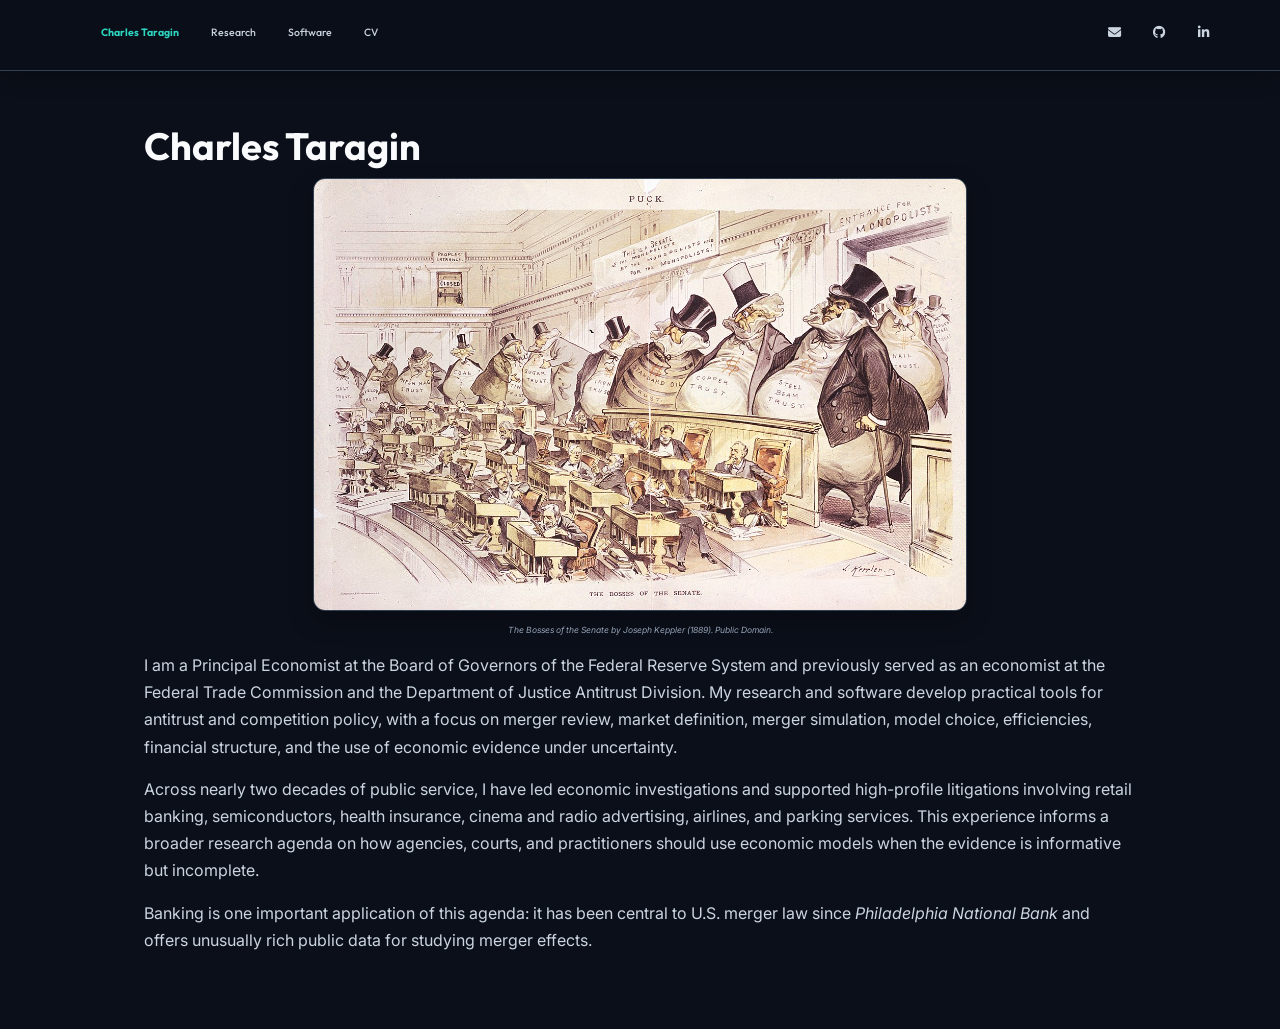
==== commit 48a41743: "Remove Research and Policy Focus section from homepage" ====
--- a/index.html
+++ b/index.html
@@ -301,28 +301,6 @@
 <p>Across nearly two decades of public service, I have led economic investigations and supported high-profile litigations involving retail banking, semiconductors, health insurance, cinema and radio advertising, airlines, and parking services. This experience informs a broader research agenda on how agencies, courts, and practitioners should use economic models when the evidence is informative but incomplete.</p>
 <p>Banking is one important application of this agenda: it has been central to U.S. merger law since <em>Philadelphia National Bank</em> and offers unusually rich public data for studying merger effects.</p>
 
-<div id="research-and-policy-focus" class="section level2">
-<h2>Research and Policy Focus</h2>
-<div class="impact-grid">
-<div class="impact-card">
-<h3>Antitrust and Competition Policy</h3>
-<p>I study how quantitative models can inform antitrust enforcement and competition policy, with a primary focus on merger review across horizontal, vertical, labor/product, and complex settings.</p>
-</div>
-<div class="impact-card">
-<h3>Open-Source Antitrust and Policy Tools</h3>
-<p>I develop software that makes standard antitrust and trade-policy simulation models available in reproducible, practitioner-facing form.</p>
-</div>
-<div class="impact-card">
-<h3>Market Definition and Screening Under Uncertainty</h3>
-<p>My work examines how screens, geographic markets, and predicted effects depend on assumptions about conduct, demand, and market boundaries.</p>
-</div>
-<div class="impact-card">
-<h3>Applications to Banking and Regulated Industries</h3>
-<p>I apply general antitrust and merger-review tools to banking and regulated markets, using them as key laboratories to study market definition, concentration, and merger effects with rich empirical data.</p>
-</div>
-</div>
-</div>
-
 <script src="script.js"></script>
 
 
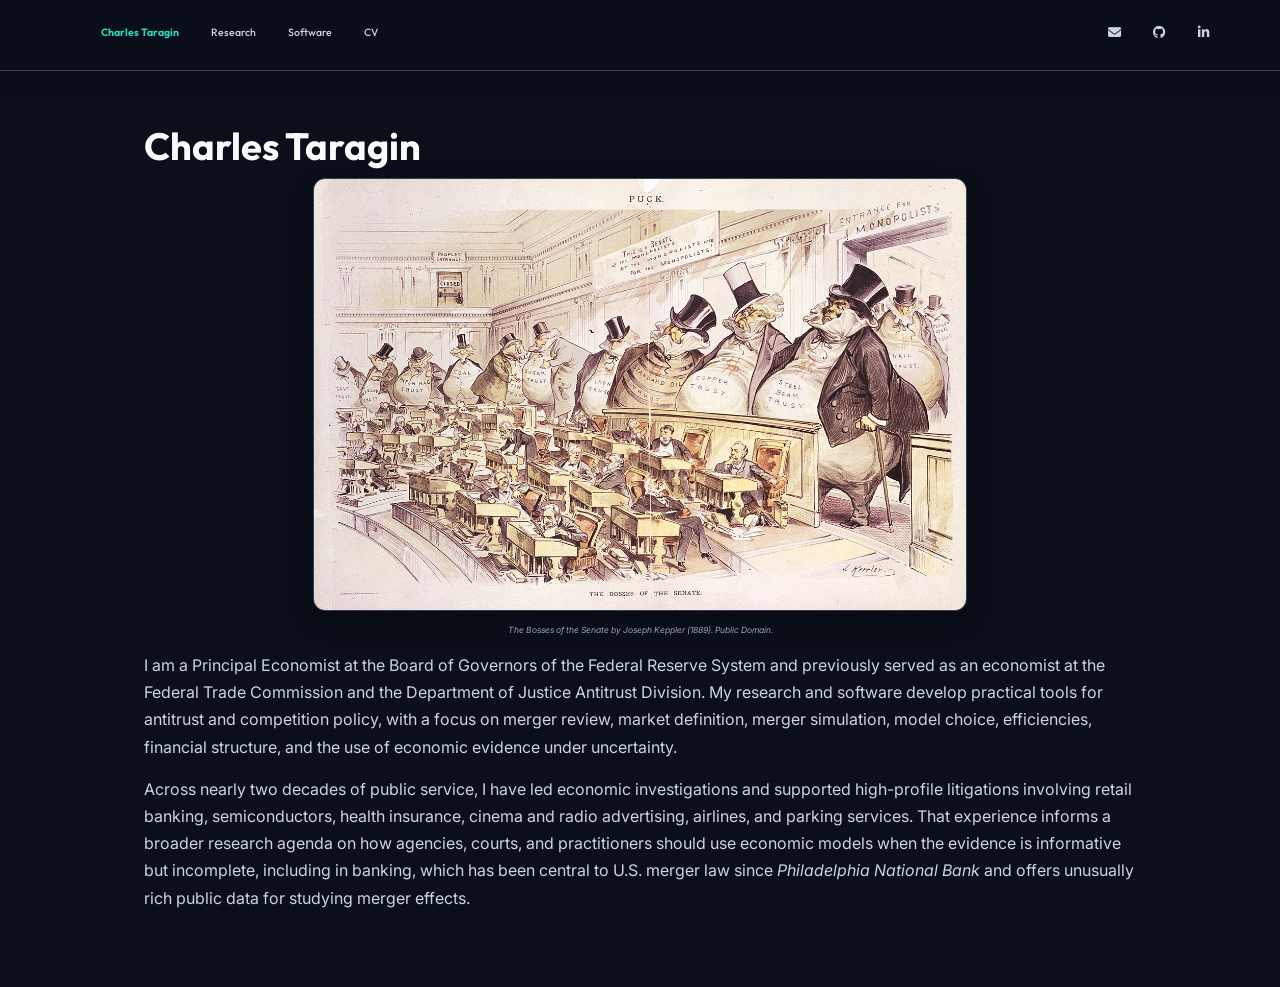
==== commit f91fb62e: "Update homepage bio to two-paragraph formulation including banking application" ====
--- a/index.html
+++ b/index.html
@@ -298,8 +298,7 @@
 </figcaption>
 </figure>
 <p>I am a Principal Economist at the Board of Governors of the Federal Reserve System and previously served as an economist at the Federal Trade Commission and the Department of Justice Antitrust Division. My research and software develop practical tools for antitrust and competition policy, with a focus on merger review, market definition, merger simulation, model choice, efficiencies, financial structure, and the use of economic evidence under uncertainty.</p>
-<p>Across nearly two decades of public service, I have led economic investigations and supported high-profile litigations involving retail banking, semiconductors, health insurance, cinema and radio advertising, airlines, and parking services. This experience informs a broader research agenda on how agencies, courts, and practitioners should use economic models when the evidence is informative but incomplete.</p>
-<p>Banking is one important application of this agenda: it has been central to U.S. merger law since <em>Philadelphia National Bank</em> and offers unusually rich public data for studying merger effects.</p>
+<p>Across nearly two decades of public service, I have led economic investigations and supported high-profile litigations involving retail banking, semiconductors, health insurance, cinema and radio advertising, airlines, and parking services. That experience informs a broader research agenda on how agencies, courts, and practitioners should use economic models when the evidence is informative but incomplete, including in banking, which has been central to U.S. merger law since <em>Philadelphia National Bank</em> and offers unusually rich public data for studying merger effects.</p>
 
 <script src="script.js"></script>
 
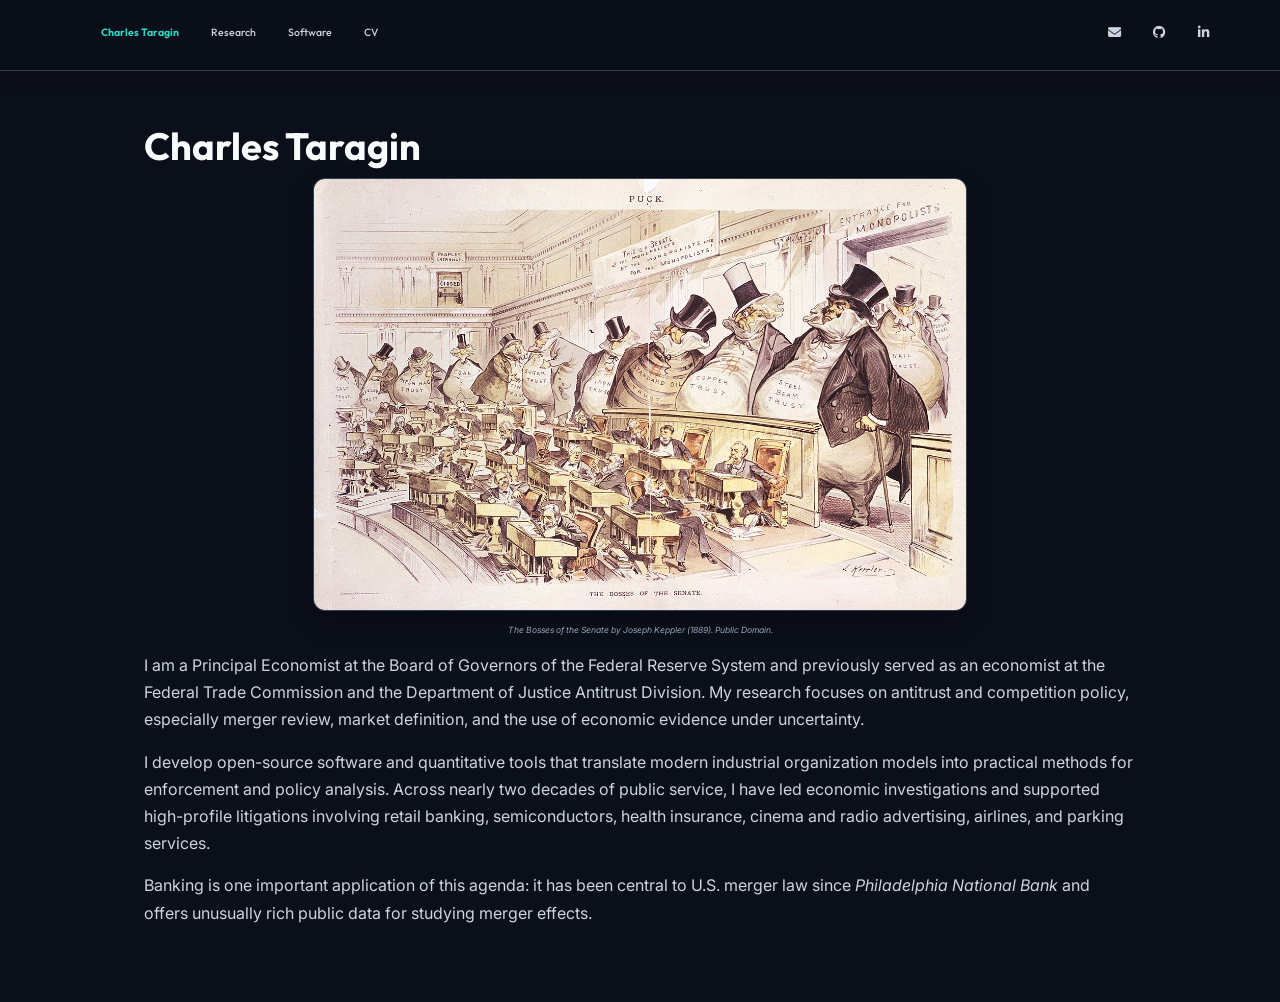
==== commit 799e270f: "Update homepage bio copy to three-paragraph structure separating research and software" ====
--- a/index.html
+++ b/index.html
@@ -297,8 +297,9 @@
 <em>The Bosses of the Senate</em> by Joseph Keppler (1889). Public Domain.
 </figcaption>
 </figure>
-<p>I am a Principal Economist at the Board of Governors of the Federal Reserve System and previously served as an economist at the Federal Trade Commission and the Department of Justice Antitrust Division. My research and software develop practical tools for antitrust and competition policy, with a focus on merger review, market definition, merger simulation, model choice, efficiencies, financial structure, and the use of economic evidence under uncertainty.</p>
-<p>Across nearly two decades of public service, I have led economic investigations and supported high-profile litigations involving retail banking, semiconductors, health insurance, cinema and radio advertising, airlines, and parking services. That experience informs a broader research agenda on how agencies, courts, and practitioners should use economic models when the evidence is informative but incomplete, including in banking, which has been central to U.S. merger law since <em>Philadelphia National Bank</em> and offers unusually rich public data for studying merger effects.</p>
+<p>I am a Principal Economist at the Board of Governors of the Federal Reserve System and previously served as an economist at the Federal Trade Commission and the Department of Justice Antitrust Division. My research focuses on antitrust and competition policy, especially merger review, market definition, and the use of economic evidence under uncertainty.</p>
+<p>I develop open-source software and quantitative tools that translate modern industrial organization models into practical methods for enforcement and policy analysis. Across nearly two decades of public service, I have led economic investigations and supported high-profile litigations involving retail banking, semiconductors, health insurance, cinema and radio advertising, airlines, and parking services.</p>
+<p>Banking is one important application of this agenda: it has been central to U.S. merger law since <em>Philadelphia National Bank</em> and offers unusually rich public data for studying merger effects.</p>
 
 <script src="script.js"></script>
 
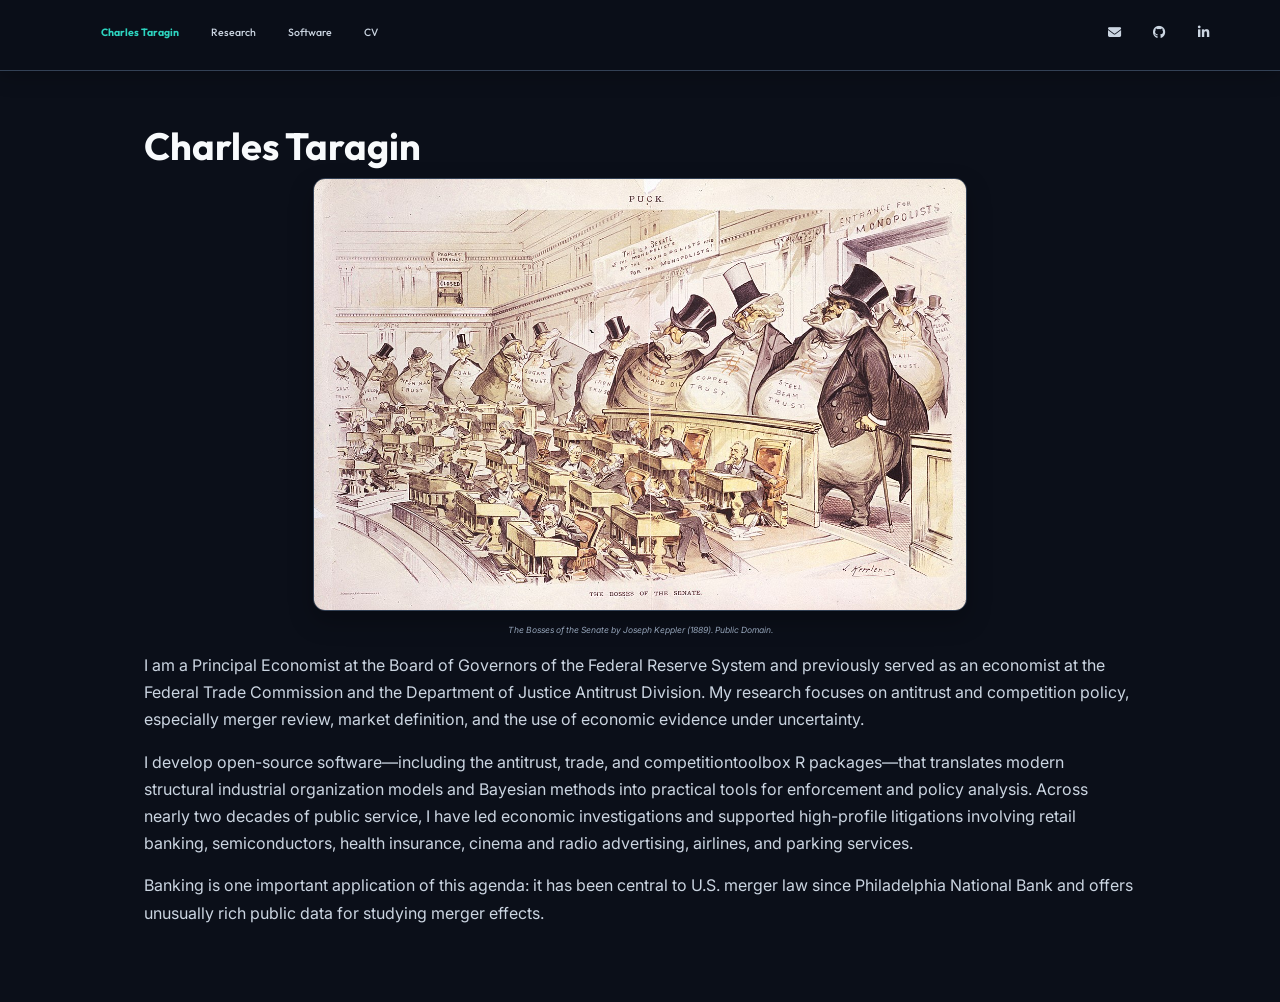
==== commit 6438a62a: "Update homepage bio text to reference R packages and Bayesian methods" ====
--- a/index.html
+++ b/index.html
@@ -298,8 +298,8 @@
 </figcaption>
 </figure>
 <p>I am a Principal Economist at the Board of Governors of the Federal Reserve System and previously served as an economist at the Federal Trade Commission and the Department of Justice Antitrust Division. My research focuses on antitrust and competition policy, especially merger review, market definition, and the use of economic evidence under uncertainty.</p>
-<p>I develop open-source software and quantitative tools that translate modern industrial organization models into practical methods for enforcement and policy analysis. Across nearly two decades of public service, I have led economic investigations and supported high-profile litigations involving retail banking, semiconductors, health insurance, cinema and radio advertising, airlines, and parking services.</p>
-<p>Banking is one important application of this agenda: it has been central to U.S. merger law since <em>Philadelphia National Bank</em> and offers unusually rich public data for studying merger effects.</p>
+<p>I develop open-source software—including the antitrust, trade, and competitiontoolbox R packages—that translates modern structural industrial organization models and Bayesian methods into practical tools for enforcement and policy analysis. Across nearly two decades of public service, I have led economic investigations and supported high-profile litigations involving retail banking, semiconductors, health insurance, cinema and radio advertising, airlines, and parking services.</p>
+<p>Banking is one important application of this agenda: it has been central to U.S. merger law since Philadelphia National Bank and offers unusually rich public data for studying merger effects.</p>
 
 <script src="script.js"></script>
 
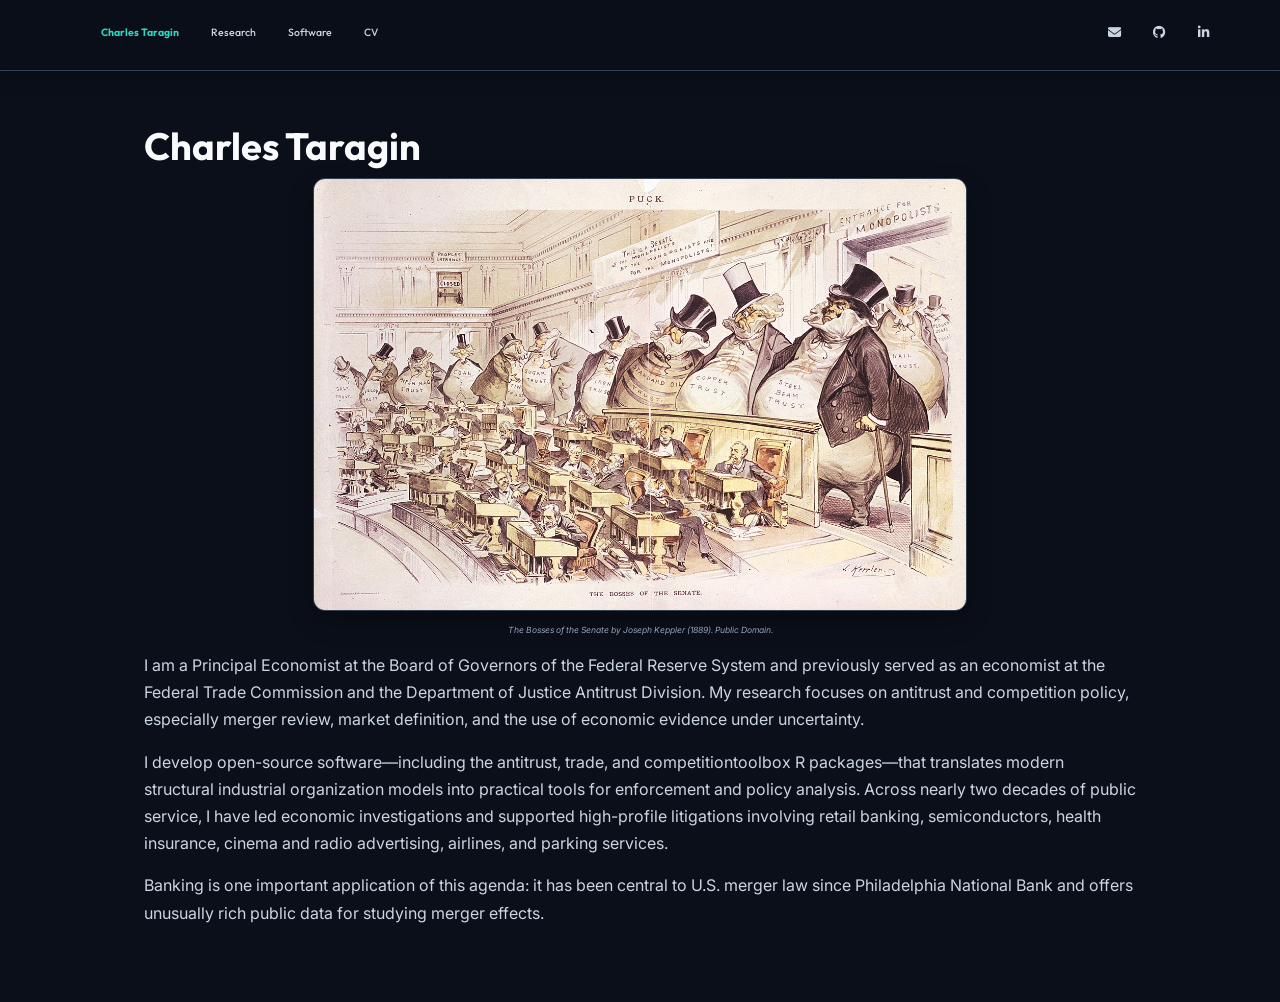
==== commit c9111783: "Remove reference to Bayesian methods from homepage software description" ====
--- a/index.html
+++ b/index.html
@@ -298,7 +298,7 @@
 </figcaption>
 </figure>
 <p>I am a Principal Economist at the Board of Governors of the Federal Reserve System and previously served as an economist at the Federal Trade Commission and the Department of Justice Antitrust Division. My research focuses on antitrust and competition policy, especially merger review, market definition, and the use of economic evidence under uncertainty.</p>
-<p>I develop open-source software—including the antitrust, trade, and competitiontoolbox R packages—that translates modern structural industrial organization models and Bayesian methods into practical tools for enforcement and policy analysis. Across nearly two decades of public service, I have led economic investigations and supported high-profile litigations involving retail banking, semiconductors, health insurance, cinema and radio advertising, airlines, and parking services.</p>
+<p>I develop open-source software—including the antitrust, trade, and competitiontoolbox R packages—that translates modern structural industrial organization models into practical tools for enforcement and policy analysis. Across nearly two decades of public service, I have led economic investigations and supported high-profile litigations involving retail banking, semiconductors, health insurance, cinema and radio advertising, airlines, and parking services.</p>
 <p>Banking is one important application of this agenda: it has been central to U.S. merger law since Philadelphia National Bank and offers unusually rich public data for studying merger effects.</p>
 
 <script src="script.js"></script>
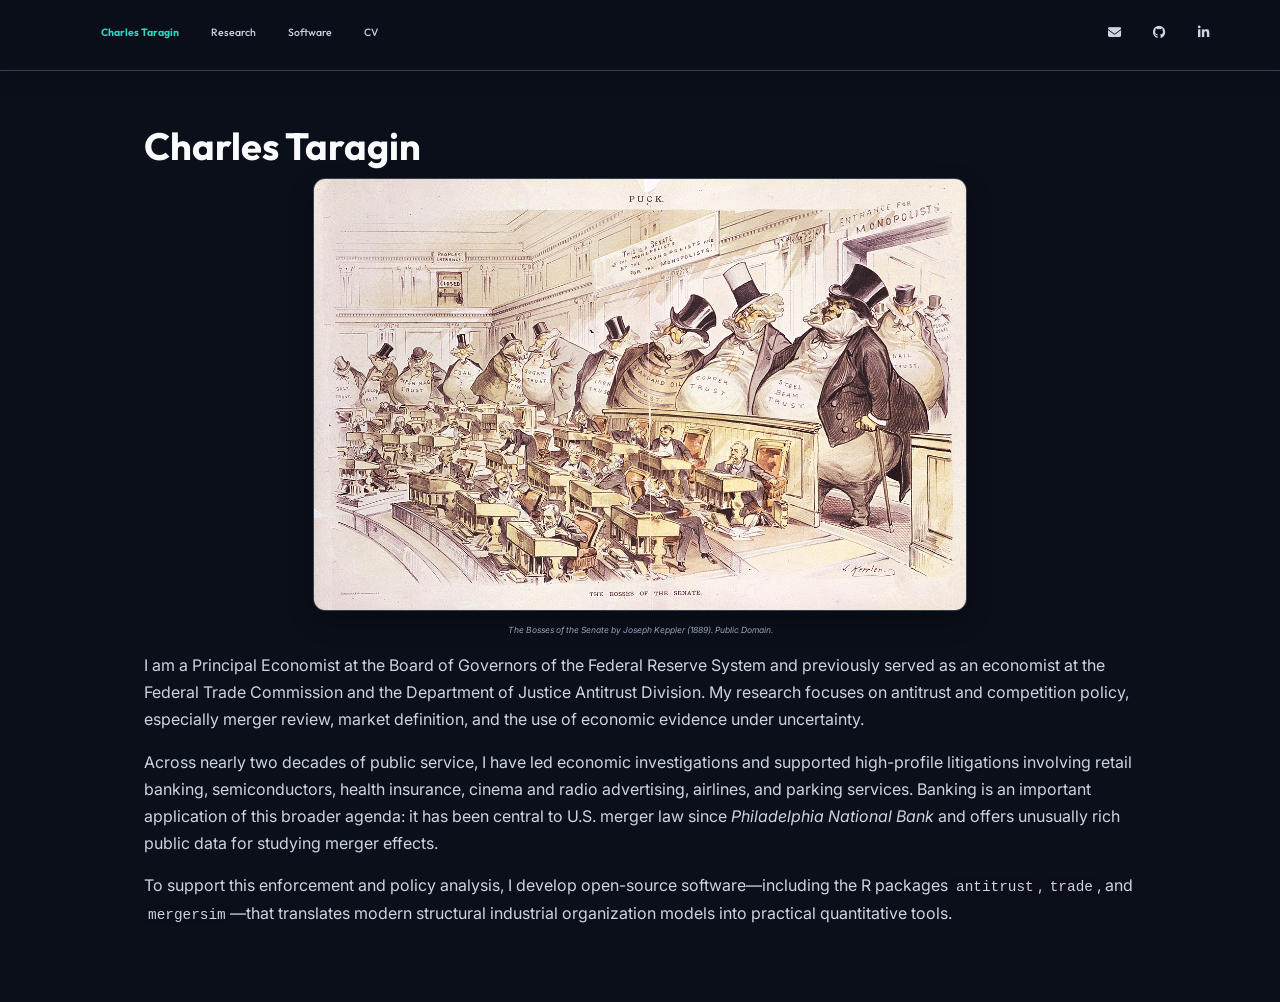
==== commit 4632dd3d: "Update homepage bio to specify antitrust, trade, and mergersim R packages" ====
--- a/index.html
+++ b/index.html
@@ -298,8 +298,8 @@
 </figcaption>
 </figure>
 <p>I am a Principal Economist at the Board of Governors of the Federal Reserve System and previously served as an economist at the Federal Trade Commission and the Department of Justice Antitrust Division. My research focuses on antitrust and competition policy, especially merger review, market definition, and the use of economic evidence under uncertainty.</p>
-<p>I develop open-source software—including the antitrust, trade, and competitiontoolbox R packages—that translates modern structural industrial organization models into practical tools for enforcement and policy analysis. Across nearly two decades of public service, I have led economic investigations and supported high-profile litigations involving retail banking, semiconductors, health insurance, cinema and radio advertising, airlines, and parking services.</p>
-<p>Banking is one important application of this agenda: it has been central to U.S. merger law since Philadelphia National Bank and offers unusually rich public data for studying merger effects.</p>
+<p>Across nearly two decades of public service, I have led economic investigations and supported high-profile litigations involving retail banking, semiconductors, health insurance, cinema and radio advertising, airlines, and parking services. Banking is an important application of this broader agenda: it has been central to U.S. merger law since <em>Philadelphia National Bank</em> and offers unusually rich public data for studying merger effects.</p>
+<p>To support this enforcement and policy analysis, I develop open-source software—including the R packages <code>antitrust</code>, <code>trade</code>, and <code>mergersim</code>—that translates modern structural industrial organization models into practical quantitative tools.</p>
 
 <script src="script.js"></script>
 
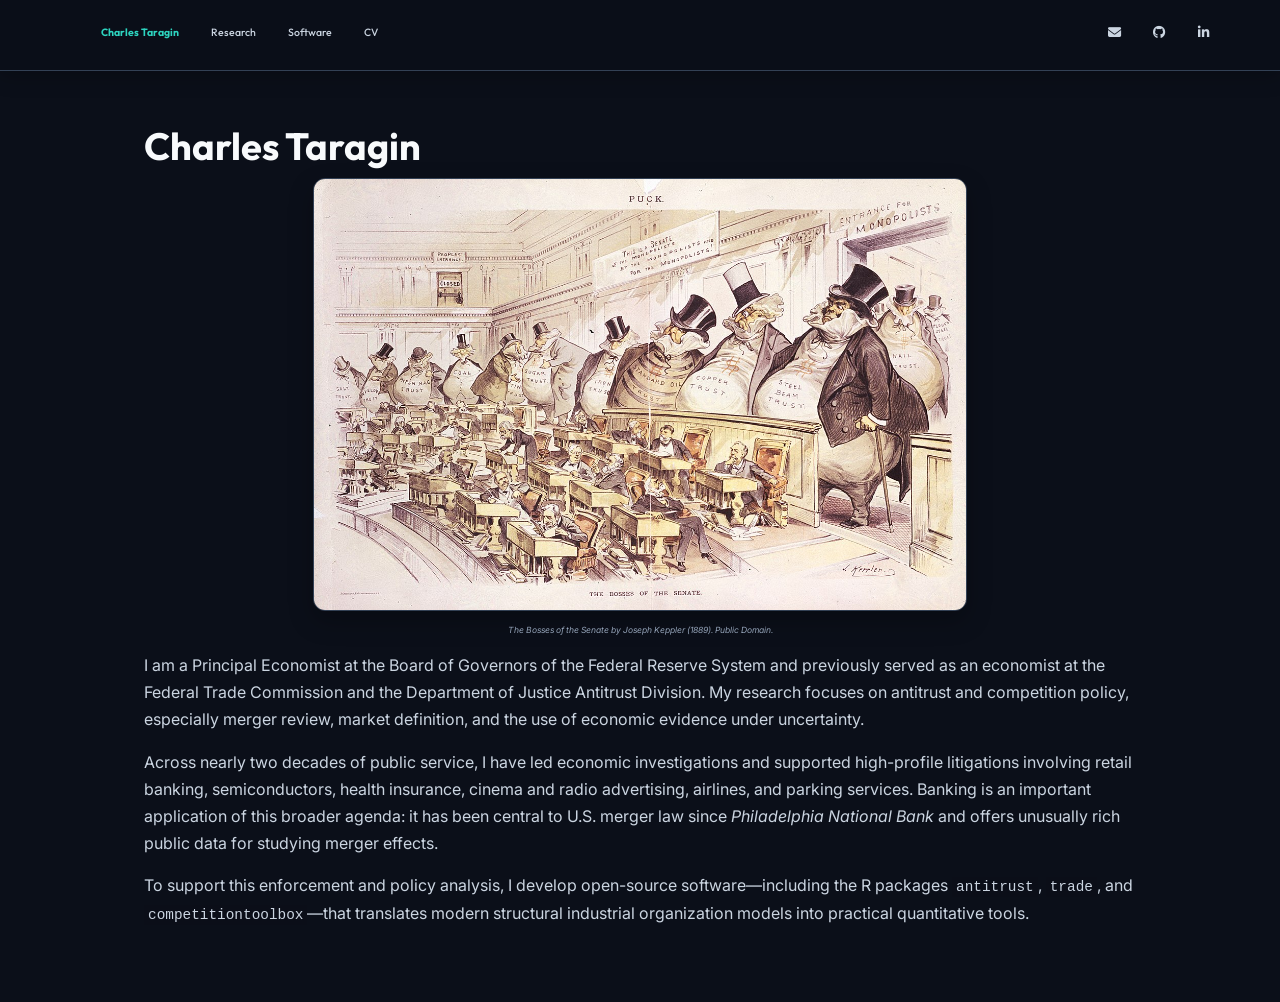
==== commit ef4b4308: "Update index.html. fix ai hallucination" ====
--- a/index.html
+++ b/index.html
@@ -299,7 +299,7 @@
 </figure>
 <p>I am a Principal Economist at the Board of Governors of the Federal Reserve System and previously served as an economist at the Federal Trade Commission and the Department of Justice Antitrust Division. My research focuses on antitrust and competition policy, especially merger review, market definition, and the use of economic evidence under uncertainty.</p>
 <p>Across nearly two decades of public service, I have led economic investigations and supported high-profile litigations involving retail banking, semiconductors, health insurance, cinema and radio advertising, airlines, and parking services. Banking is an important application of this broader agenda: it has been central to U.S. merger law since <em>Philadelphia National Bank</em> and offers unusually rich public data for studying merger effects.</p>
-<p>To support this enforcement and policy analysis, I develop open-source software—including the R packages <code>antitrust</code>, <code>trade</code>, and <code>mergersim</code>—that translates modern structural industrial organization models into practical quantitative tools.</p>
+<p>To support this enforcement and policy analysis, I develop open-source software—including the R packages <code>antitrust</code>, <code>trade</code>, and <code>competitiontoolbox</code>—that translates modern structural industrial organization models into practical quantitative tools.</p>
 
 <script src="script.js"></script>
 
